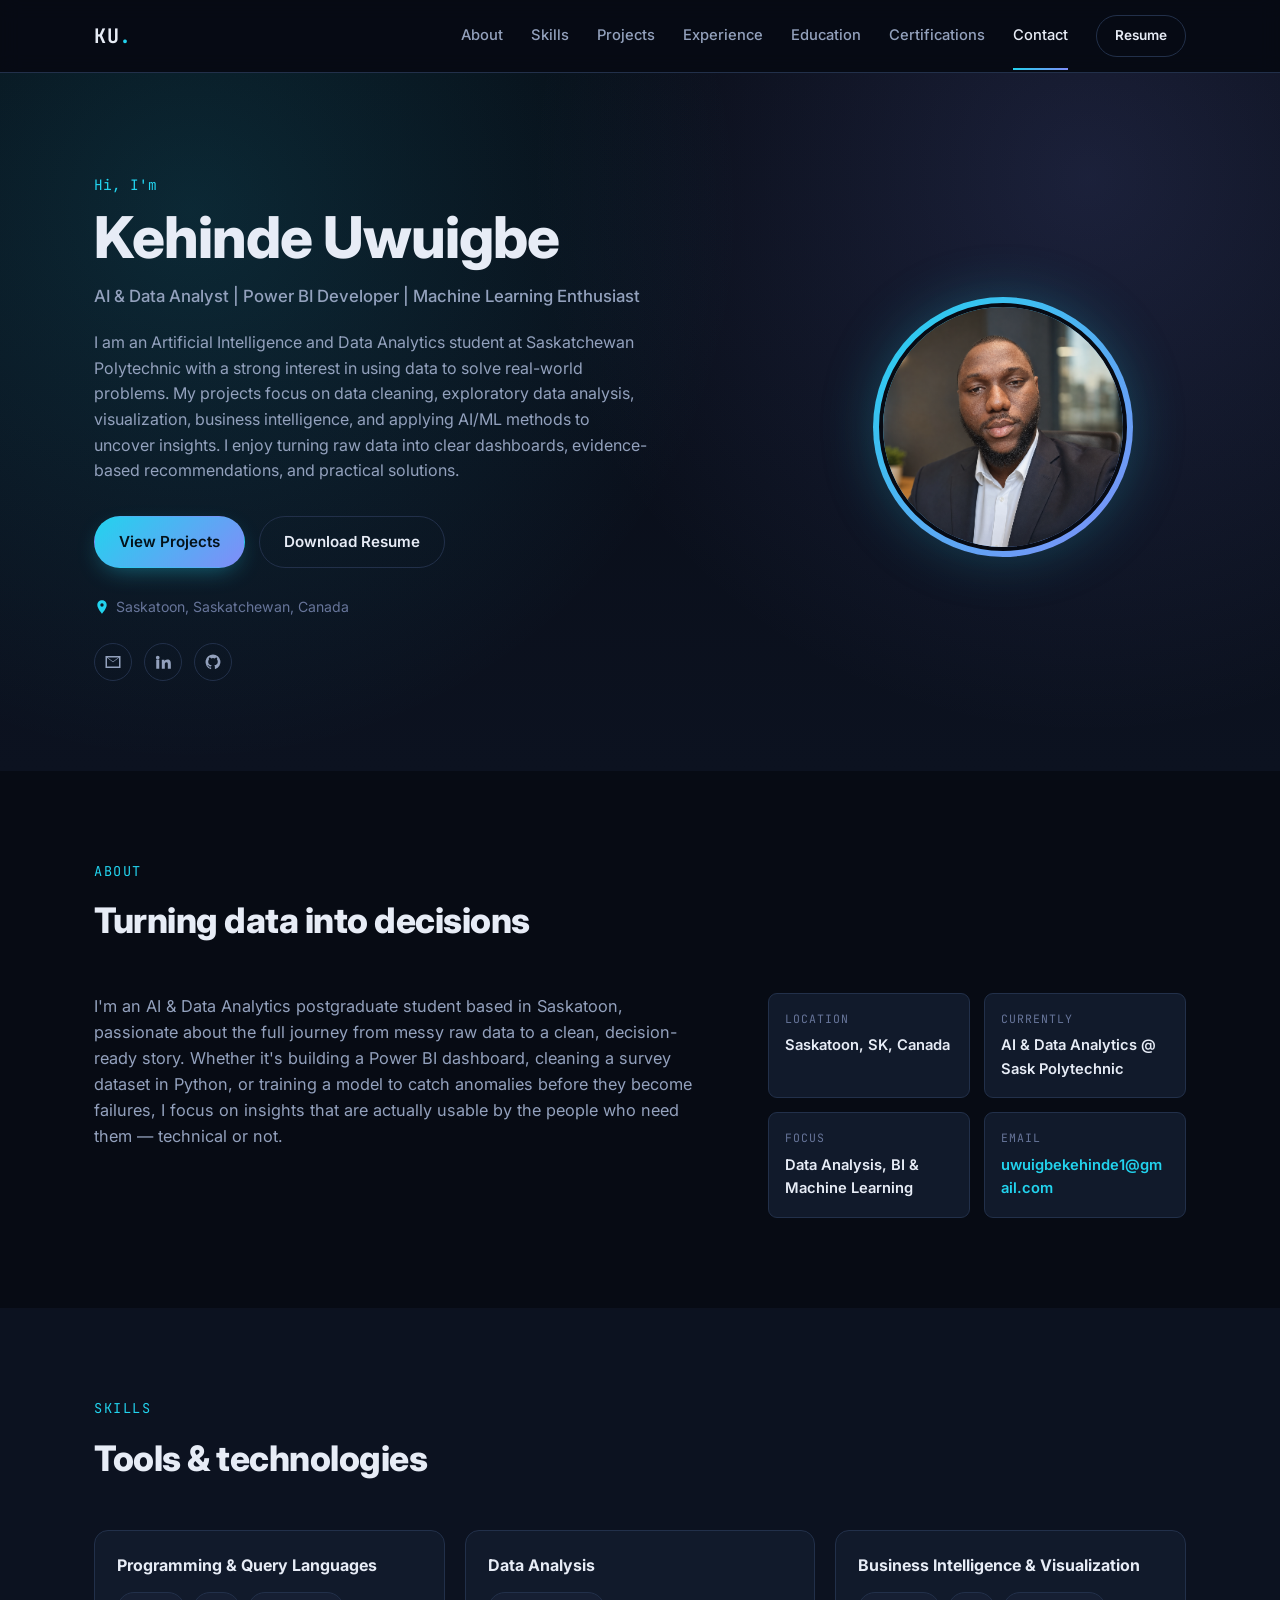
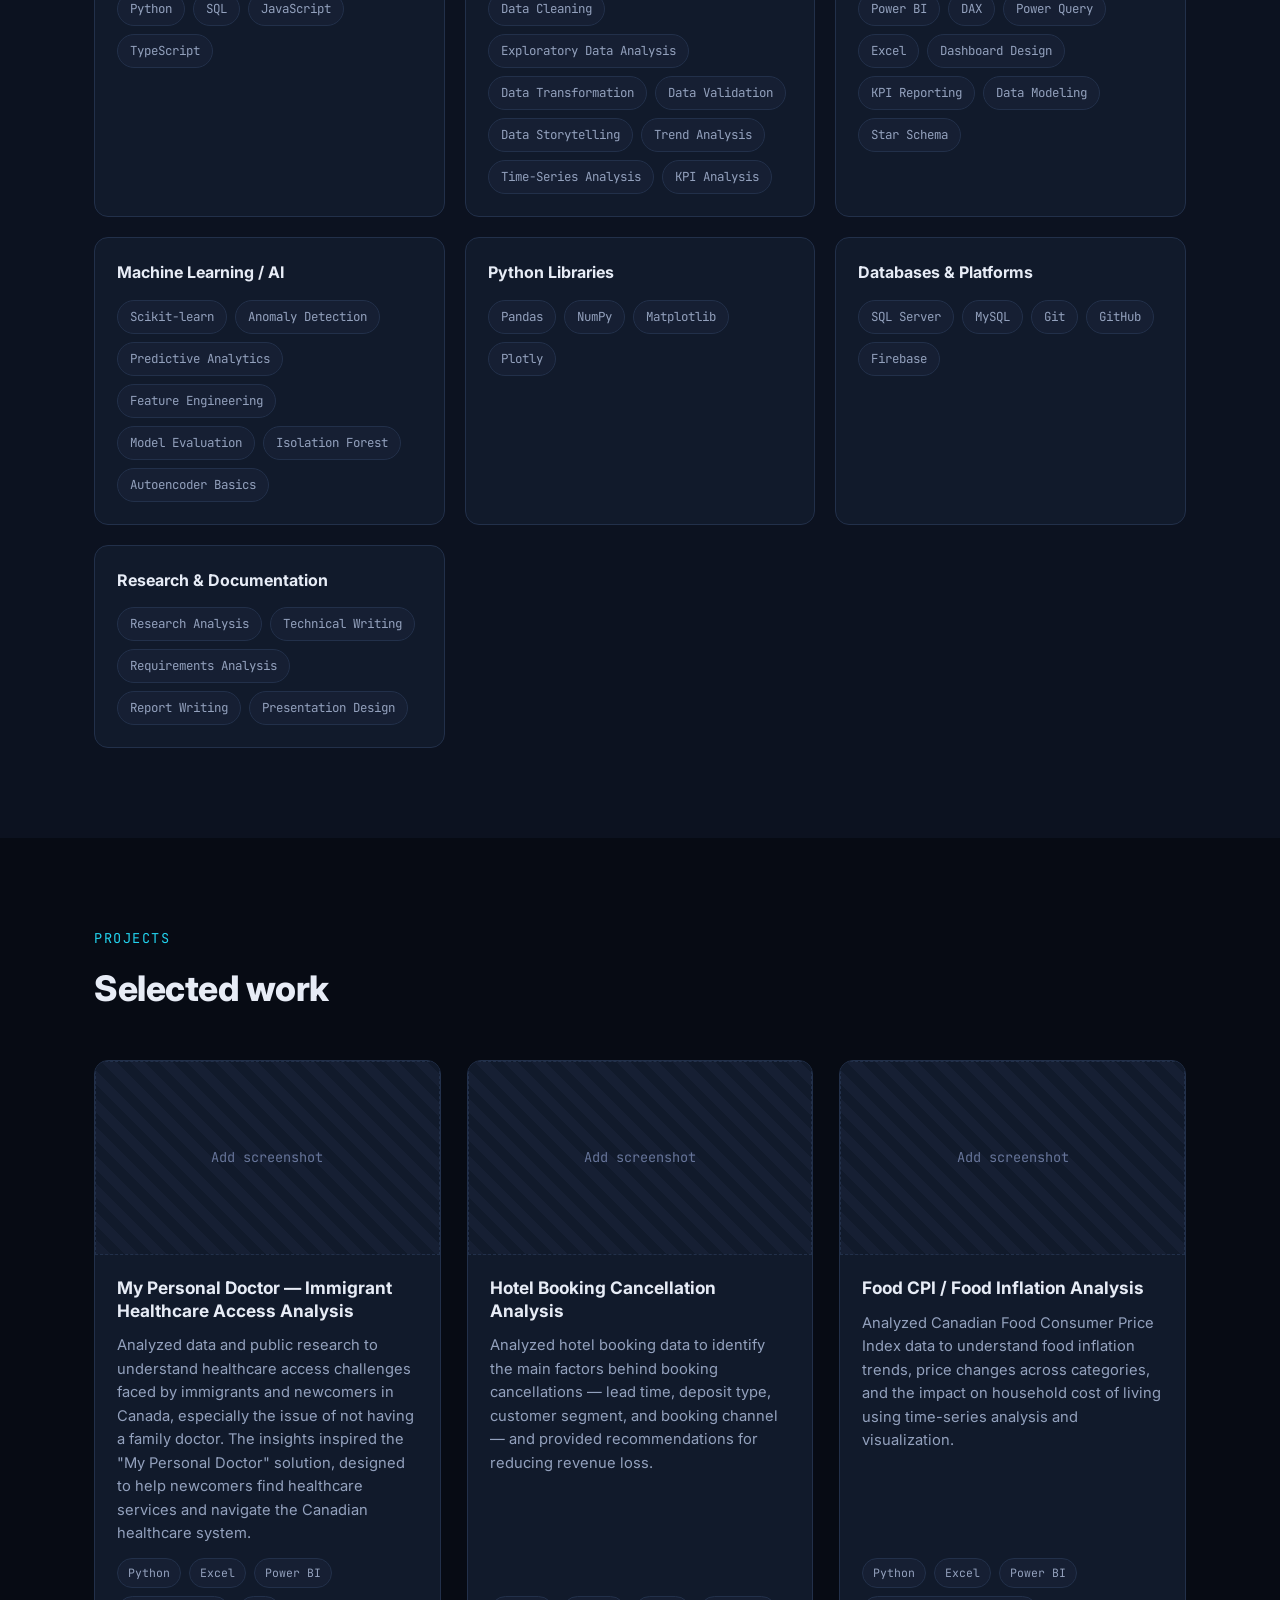
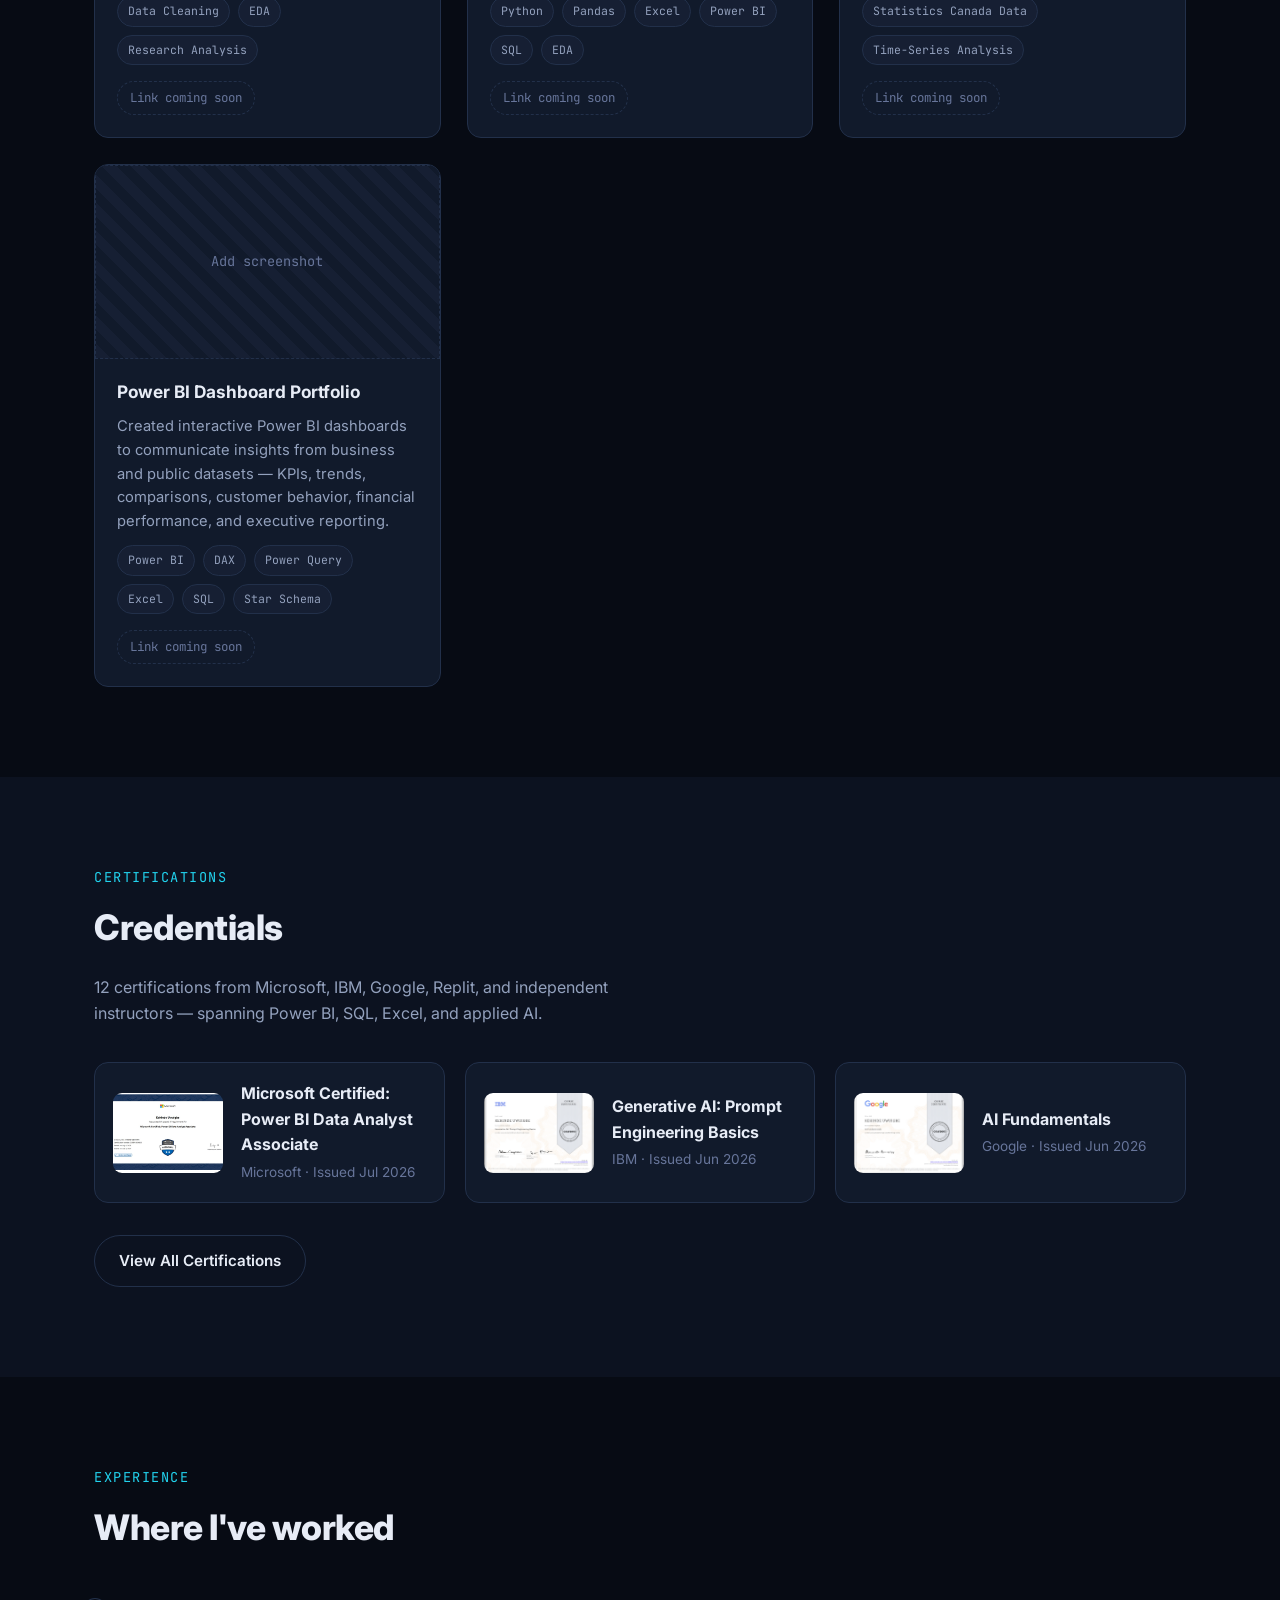
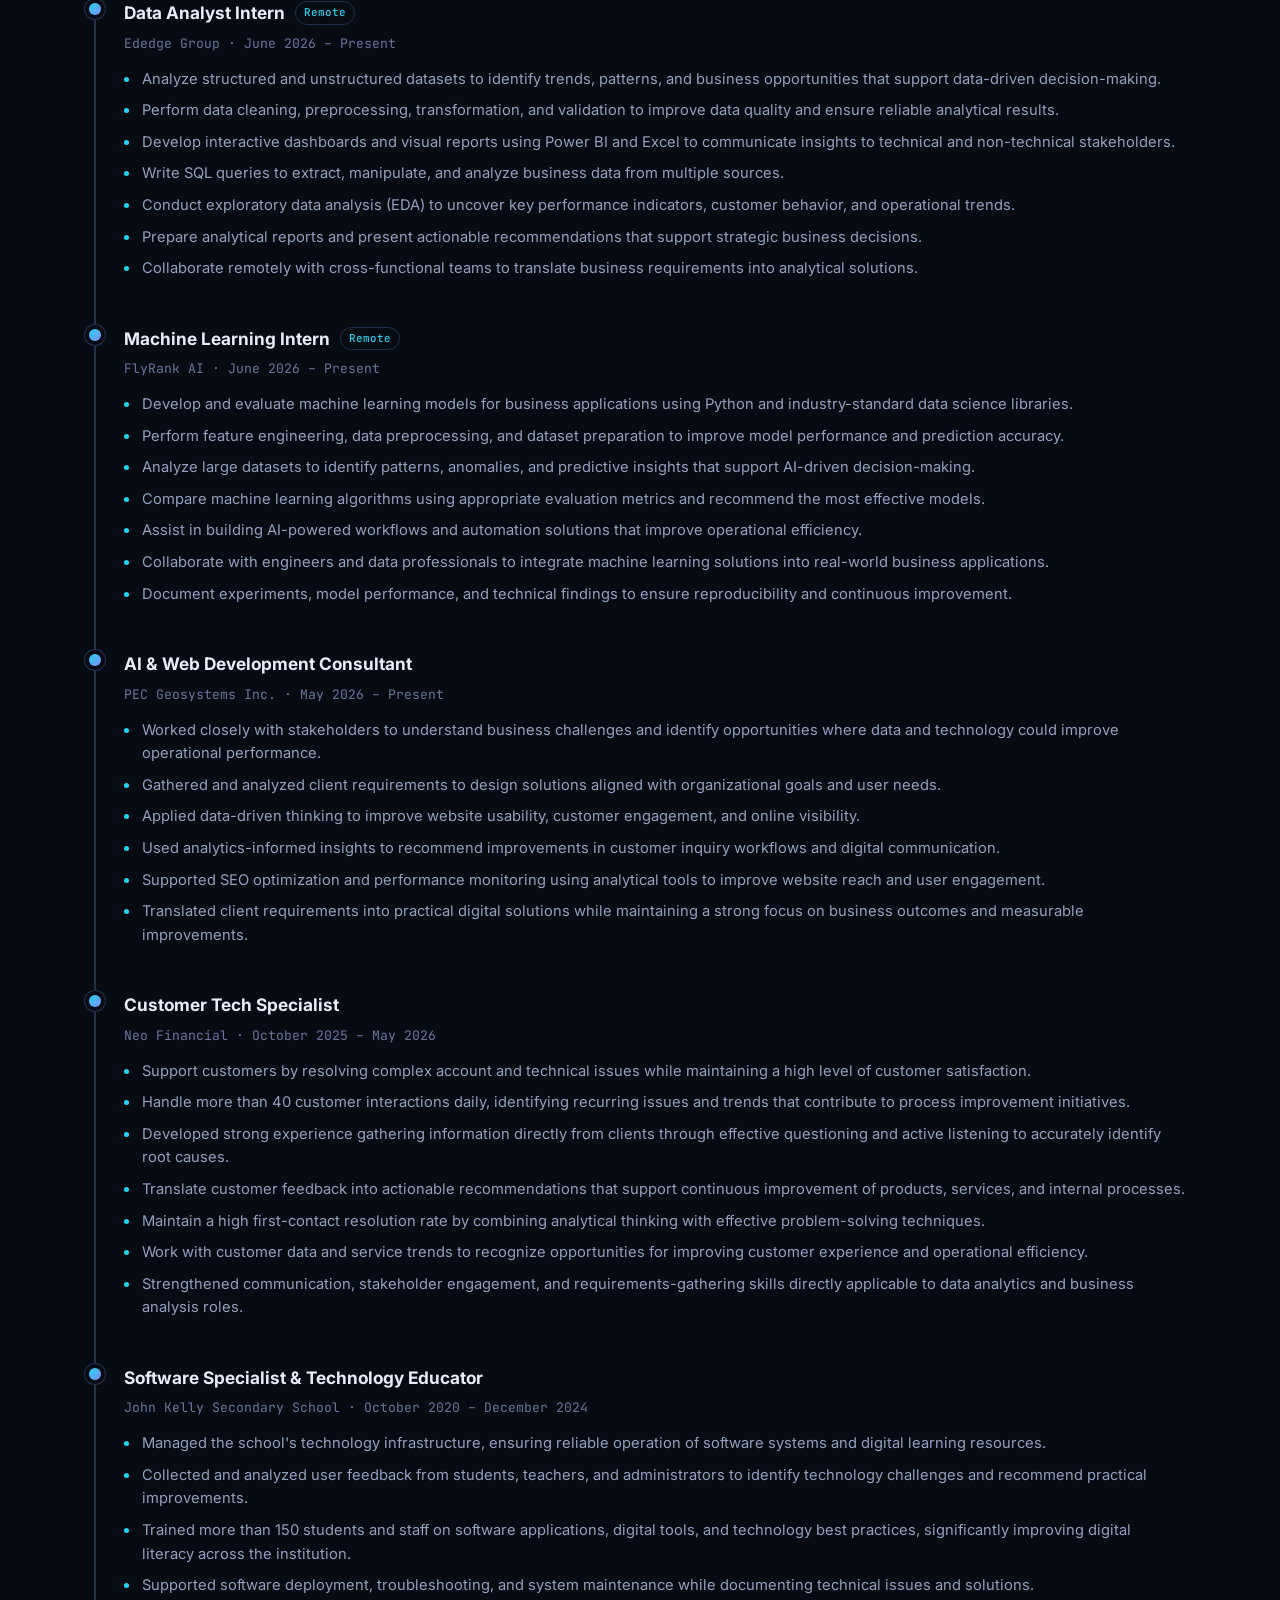
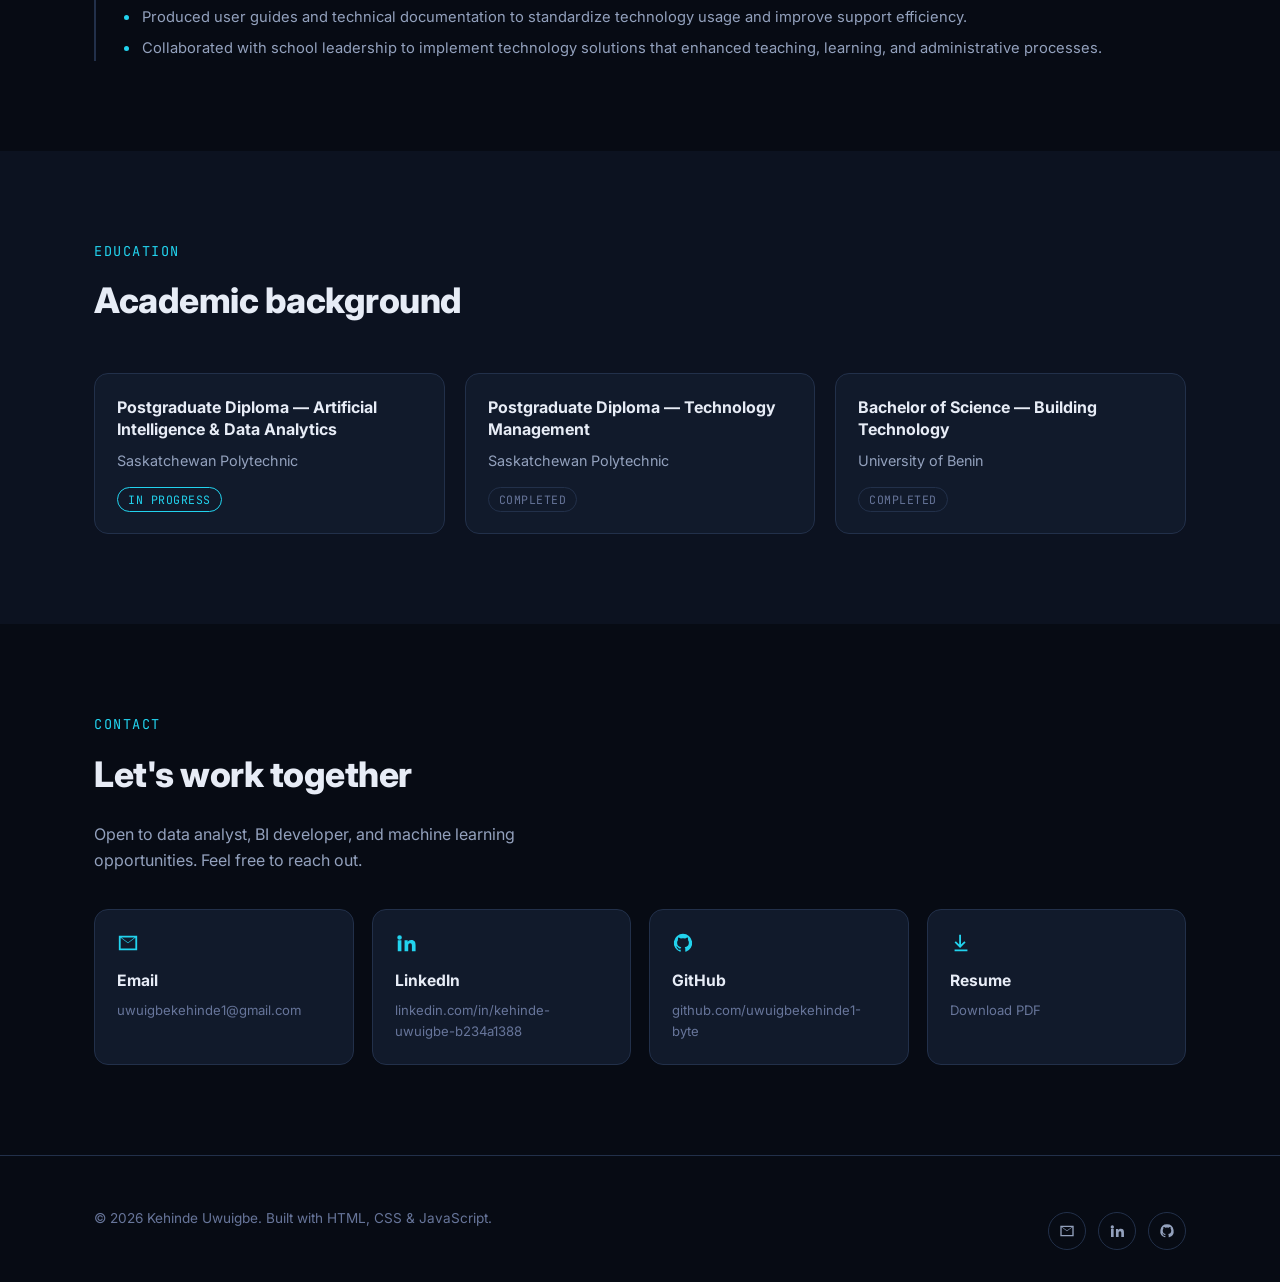
==== index.html @ b4724b1b "Update contact info and remove SMR project Switch email/LinkedIn/GitHub to correct personal accounts" ====
<!DOCTYPE html>
<html lang="en">
<head>
<meta charset="UTF-8">
<meta name="viewport" content="width=device-width, initial-scale=1.0">
<title>Kehinde Uwuigbe — AI &amp; Data Analyst</title>
<meta name="description" content="Portfolio of Kehinde Uwuigbe — AI &amp; Data Analyst, Power BI Developer, Machine Learning Enthusiast.">
<link rel="preconnect" href="https://fonts.googleapis.com">
<link rel="preconnect" href="https://fonts.gstatic.com" crossorigin>
<link href="https://fonts.googleapis.com/css2?family=Inter:wght@400;500;600;700;800&family=JetBrains+Mono:wght@400;500;600&display=swap" rel="stylesheet">
<link rel="stylesheet" href="css/style.css">
</head>
<body>

<header class="site-header" id="top">
  <div class="container header-inner">
    <a href="#top" class="logo">KU<span>.</span></a>

    <nav class="nav" id="nav">
      <a href="#about" class="nav-link">About</a>
      <a href="#skills" class="nav-link">Skills</a>
      <a href="#projects" class="nav-link">Projects</a>
      <a href="#experience" class="nav-link">Experience</a>
      <a href="#education" class="nav-link">Education</a>
      <a href="certifications.html" class="nav-link">Certifications</a>
      <a href="#contact" class="nav-link">Contact</a>
      <a href="assets/resume/Kehinde_Uwuigbe_AI_Data_Analyst_Resume.pdf" class="btn btn-small btn-outline" download>Resume</a>
    </nav>

    <button class="nav-toggle" id="navToggle" aria-label="Toggle navigation" aria-expanded="false">
      <span></span><span></span><span></span>
    </button>
  </div>
</header>

<main>

  <!-- HERO -->
  <section class="hero">
    <div class="hero-bg" aria-hidden="true"></div>
    <div class="container hero-inner">
      <div class="hero-text reveal">
        <p class="eyebrow">Hi, I'm</p>
        <h1>Kehinde Uwuigbe</h1>
        <p class="tagline">AI &amp; Data Analyst&nbsp;|&nbsp;Power BI Developer&nbsp;|&nbsp;Machine Learning Enthusiast</p>
        <p class="hero-bio">I am an Artificial Intelligence and Data Analytics student at Saskatchewan Polytechnic with a strong interest in using data to solve real-world problems. My projects focus on data cleaning, exploratory data analysis, visualization, business intelligence, and applying AI/ML methods to uncover insights. I enjoy turning raw data into clear dashboards, evidence-based recommendations, and practical solutions.</p>

        <div class="hero-actions">
          <a href="#projects" class="btn btn-primary">View Projects</a>
          <a href="assets/resume/Kehinde_Uwuigbe_AI_Data_Analyst_Resume.pdf" class="btn btn-outline" download>Download Resume</a>
        </div>

        <div class="hero-meta">
          <span class="meta-item">
            <svg viewBox="0 0 24 24" width="16" height="16"><path fill="currentColor" d="M12 2C8.13 2 5 5.13 5 9c0 5.25 7 13 7 13s7-7.75 7-13c0-3.87-3.13-7-7-7zm0 9.5A2.5 2.5 0 1 1 12 6.5a2.5 2.5 0 0 1 0 5z"/></svg>
            Saskatoon, Saskatchewan, Canada
          </span>
        </div>

        <div class="social-row">
          <a href="mailto:uwuigbekehinde1@gmail.com" class="social-btn" aria-label="Email" title="Email">
            <svg viewBox="0 0 24 24" width="18" height="18"><path fill="currentColor" d="M2 4h20v16H2V4zm2 2.2V18h16V6.2l-8 6-8-6zm.8-.2 7.2 5.4L19.2 6H4.8z"/></svg>
          </a>
          <a href="https://www.linkedin.com/in/kehinde-uwuigbe-b234a1388/" class="social-btn" target="_blank" rel="noopener" aria-label="LinkedIn" title="LinkedIn">
            <svg viewBox="0 0 24 24" width="18" height="18"><path fill="currentColor" d="M4.98 3.5a2.5 2.5 0 1 1 0 5 2.5 2.5 0 0 1 0-5zM3 9h4v12H3V9zm7 0h3.8v1.7h.1c.53-.95 1.83-1.95 3.77-1.95 4.03 0 4.78 2.5 4.78 5.75V21h-4v-5.6c0-1.34-.02-3.06-1.87-3.06-1.87 0-2.16 1.46-2.16 2.96V21h-4V9z"/></svg>
          </a>
          <a href="https://github.com/uwuigbekehinde1-byte" class="social-btn" target="_blank" rel="noopener" aria-label="GitHub" title="GitHub">
            <svg viewBox="0 0 24 24" width="18" height="18"><path fill="currentColor" d="M12 2a10 10 0 0 0-3.16 19.49c.5.09.68-.22.68-.48v-1.7c-2.78.6-3.37-1.34-3.37-1.34-.46-1.16-1.11-1.47-1.11-1.47-.91-.62.07-.6.07-.6 1 .07 1.53 1.03 1.53 1.03.89 1.52 2.34 1.08 2.91.83.09-.65.35-1.09.63-1.34-2.22-.25-4.56-1.11-4.56-4.94 0-1.09.39-1.98 1.03-2.68-.1-.25-.45-1.27.1-2.65 0 0 .84-.27 2.75 1.02a9.4 9.4 0 0 1 5 0c1.91-1.29 2.75-1.02 2.75-1.02.55 1.38.2 2.4.1 2.65.64.7 1.03 1.59 1.03 2.68 0 3.84-2.34 4.68-4.57 4.93.36.31.68.92.68 1.85v2.74c0 .27.18.58.69.48A10 10 0 0 0 12 2z"/></svg>
          </a>
        </div>
      </div>

      <div class="hero-photo reveal">
        <div class="avatar-ring">
          <div class="avatar">
            <img src="assets/profile.png" alt="Kehinde Uwuigbe" onerror="this.style.display='none'; this.nextElementSibling.style.display='flex';">
            <div class="avatar-fallback">KU</div>
          </div>
        </div>
      </div>
    </div>
  </section>

  <!-- ABOUT -->
  <section id="about" class="section">
    <div class="container">
      <p class="section-eyebrow reveal">About</p>
      <h2 class="section-title reveal">Turning data into decisions</h2>

      <div class="about-grid reveal">
        <p class="about-text">
          I'm an AI &amp; Data Analytics postgraduate student based in Saskatoon, passionate about the full journey from
          messy raw data to a clean, decision-ready story. Whether it's building a Power BI dashboard, cleaning a
          survey dataset in Python, or training a model to catch anomalies before they become failures, I focus on
          insights that are actually usable by the people who need them &mdash; technical or not.
        </p>

        <div class="fact-grid">
          <div class="fact-card">
            <span class="fact-label">Location</span>
            <span class="fact-value">Saskatoon, SK, Canada</span>
          </div>
          <div class="fact-card">
            <span class="fact-label">Currently</span>
            <span class="fact-value">AI &amp; Data Analytics @ Sask Polytechnic</span>
          </div>
          <div class="fact-card">
            <span class="fact-label">Focus</span>
            <span class="fact-value">Data Analysis, BI &amp; Machine Learning</span>
          </div>
          <div class="fact-card">
            <span class="fact-label">Email</span>
            <span class="fact-value"><a href="mailto:uwuigbekehinde1@gmail.com">uwuigbekehinde1@gmail.com</a></span>
          </div>
        </div>
      </div>
    </div>
  </section>

  <!-- SKILLS -->
  <section id="skills" class="section section-alt">
    <div class="container">
      <p class="section-eyebrow reveal">Skills</p>
      <h2 class="section-title reveal">Tools &amp; technologies</h2>

      <div class="skills-grid">

        <div class="skill-card reveal">
          <h3>Programming &amp; Query Languages</h3>
          <div class="chip-row">
            <span class="chip">Python</span><span class="chip">SQL</span><span class="chip">JavaScript</span><span class="chip">TypeScript</span>
          </div>
        </div>

        <div class="skill-card reveal">
          <h3>Data Analysis</h3>
          <div class="chip-row">
            <span class="chip">Data Cleaning</span><span class="chip">Exploratory Data Analysis</span><span class="chip">Data Transformation</span><span class="chip">Data Validation</span><span class="chip">Data Storytelling</span><span class="chip">Trend Analysis</span><span class="chip">Time-Series Analysis</span><span class="chip">KPI Analysis</span>
          </div>
        </div>

        <div class="skill-card reveal">
          <h3>Business Intelligence &amp; Visualization</h3>
          <div class="chip-row">
            <span class="chip">Power BI</span><span class="chip">DAX</span><span class="chip">Power Query</span><span class="chip">Excel</span><span class="chip">Dashboard Design</span><span class="chip">KPI Reporting</span><span class="chip">Data Modeling</span><span class="chip">Star Schema</span>
          </div>
        </div>

        <div class="skill-card reveal">
          <h3>Machine Learning / AI</h3>
          <div class="chip-row">
            <span class="chip">Scikit-learn</span><span class="chip">Anomaly Detection</span><span class="chip">Predictive Analytics</span><span class="chip">Feature Engineering</span><span class="chip">Model Evaluation</span><span class="chip">Isolation Forest</span><span class="chip">Autoencoder Basics</span>
          </div>
        </div>

        <div class="skill-card reveal">
          <h3>Python Libraries</h3>
          <div class="chip-row">
            <span class="chip">Pandas</span><span class="chip">NumPy</span><span class="chip">Matplotlib</span><span class="chip">Plotly</span>
          </div>
        </div>

        <div class="skill-card reveal">
          <h3>Databases &amp; Platforms</h3>
          <div class="chip-row">
            <span class="chip">SQL Server</span><span class="chip">MySQL</span><span class="chip">Git</span><span class="chip">GitHub</span><span class="chip">Firebase</span>
          </div>
        </div>

        <div class="skill-card reveal">
          <h3>Research &amp; Documentation</h3>
          <div class="chip-row">
            <span class="chip">Research Analysis</span><span class="chip">Technical Writing</span><span class="chip">Requirements Analysis</span><span class="chip">Report Writing</span><span class="chip">Presentation Design</span>
          </div>
        </div>

      </div>
    </div>
  </section>

  <!-- PROJECTS -->
  <section id="projects" class="section">
    <div class="container">
      <p class="section-eyebrow reveal">Projects</p>
      <h2 class="section-title reveal">Selected work</h2>

      <div class="projects-grid">

        <article class="project-card reveal">
          <div class="project-thumb">
            <img src="assets/projects/healthcare-dashboard.jpg" alt="My Personal Doctor project dashboard" loading="lazy" onerror="this.style.display='none'; this.nextElementSibling.style.display='flex';">
            <div class="thumb-fallback">Add screenshot</div>
          </div>
          <div class="project-body">
            <h3>My Personal Doctor &mdash; Immigrant Healthcare Access Analysis</h3>
            <p>Analyzed data and public research to understand healthcare access challenges faced by immigrants and newcomers in Canada, especially the issue of not having a family doctor. The insights inspired the "My Personal Doctor" solution, designed to help newcomers find healthcare services and navigate the Canadian healthcare system.</p>
            <div class="chip-row small">
              <span class="chip">Python</span><span class="chip">Excel</span><span class="chip">Power BI</span><span class="chip">Data Cleaning</span><span class="chip">EDA</span><span class="chip">Research Analysis</span>
            </div>
            <div class="project-links">
              <span class="link-pending">Link coming soon</span>
            </div>
          </div>
        </article>

        <article class="project-card reveal">
          <div class="project-thumb">
            <img src="assets/projects/hotel-cancellation.jpg" alt="Hotel booking cancellation dashboard" loading="lazy" onerror="this.style.display='none'; this.nextElementSibling.style.display='flex';">
            <div class="thumb-fallback">Add screenshot</div>
          </div>
          <div class="project-body">
            <h3>Hotel Booking Cancellation Analysis</h3>
            <p>Analyzed hotel booking data to identify the main factors behind booking cancellations &mdash; lead time, deposit type, customer segment, and booking channel &mdash; and provided recommendations for reducing revenue loss.</p>
            <div class="chip-row small">
              <span class="chip">Python</span><span class="chip">Pandas</span><span class="chip">Excel</span><span class="chip">Power BI</span><span class="chip">SQL</span><span class="chip">EDA</span>
            </div>
            <div class="project-links">
              <span class="link-pending">Link coming soon</span>
            </div>
          </div>
        </article>

        <article class="project-card reveal">
          <div class="project-thumb">
            <img src="assets/projects/food-cpi.jpg" alt="Food CPI inflation analysis dashboard" loading="lazy" onerror="this.style.display='none'; this.nextElementSibling.style.display='flex';">
            <div class="thumb-fallback">Add screenshot</div>
          </div>
          <div class="project-body">
            <h3>Food CPI / Food Inflation Analysis</h3>
            <p>Analyzed Canadian Food Consumer Price Index data to understand food inflation trends, price changes across categories, and the impact on household cost of living using time-series analysis and visualization.</p>
            <div class="chip-row small">
              <span class="chip">Python</span><span class="chip">Excel</span><span class="chip">Power BI</span><span class="chip">Statistics Canada Data</span><span class="chip">Time-Series Analysis</span>
            </div>
            <div class="project-links">
              <span class="link-pending">Link coming soon</span>
            </div>
          </div>
        </article>

        <article class="project-card reveal">
          <div class="project-thumb">
            <img src="assets/projects/powerbi-portfolio.jpg" alt="Power BI dashboard portfolio" loading="lazy" onerror="this.style.display='none'; this.nextElementSibling.style.display='flex';">
            <div class="thumb-fallback">Add screenshot</div>
          </div>
          <div class="project-body">
            <h3>Power BI Dashboard Portfolio</h3>
            <p>Created interactive Power BI dashboards to communicate insights from business and public datasets &mdash; KPIs, trends, comparisons, customer behavior, financial performance, and executive reporting.</p>
            <div class="chip-row small">
              <span class="chip">Power BI</span><span class="chip">DAX</span><span class="chip">Power Query</span><span class="chip">Excel</span><span class="chip">SQL</span><span class="chip">Star Schema</span>
            </div>
            <div class="project-links">
              <span class="link-pending">Link coming soon</span>
            </div>
          </div>
        </article>

      </div>
    </div>
  </section>

  <!-- CERTIFICATIONS -->
  <section class="section section-alt">
    <div class="container">
      <p class="section-eyebrow reveal">Certifications</p>
      <h2 class="section-title reveal">Credentials</h2>
      <p class="contact-intro reveal" style="margin-top:-24px;">12 certifications from Microsoft, IBM, Google, Replit, and independent instructors &mdash; spanning Power BI, SQL, Excel, and applied AI.</p>

      <div class="cert-row reveal">
        <div class="cert-card">
          <div class="cert-thumb">
            <img src="assets/certifications/pl-300-power-bi-associate.jpg" alt="Microsoft Certified: Power BI Data Analyst Associate badge" loading="lazy" onerror="this.style.display='none'; this.nextElementSibling.style.display='flex';">
            <div class="thumb-fallback small">Add badge</div>
          </div>
          <div>
            <h3>Microsoft Certified: Power BI Data Analyst Associate</h3>
            <p class="cert-issuer">Microsoft &middot; Issued Jul 2026</p>
          </div>
        </div>

        <div class="cert-card">
          <div class="cert-thumb">
            <img src="assets/certifications/ibm-genai-prompt-engineering.png" alt="IBM Generative AI Prompt Engineering Basics badge" loading="lazy" onerror="this.style.display='none'; this.nextElementSibling.style.display='flex';">
            <div class="thumb-fallback small">Add badge</div>
          </div>
          <div>
            <h3>Generative AI: Prompt Engineering Basics</h3>
            <p class="cert-issuer">IBM &middot; Issued Jun 2026</p>
          </div>
        </div>

        <div class="cert-card">
          <div class="cert-thumb">
            <img src="assets/certifications/google-ai-fundamentals.png" alt="Google AI Fundamentals badge" loading="lazy" onerror="this.style.display='none'; this.nextElementSibling.style.display='flex';">
            <div class="thumb-fallback small">Add badge</div>
          </div>
          <div>
            <h3>AI Fundamentals</h3>
            <p class="cert-issuer">Google &middot; Issued Jun 2026</p>
          </div>
        </div>
      </div>

      <div class="reveal" style="margin-top:32px;">
        <a href="certifications.html" class="btn btn-outline">View All Certifications</a>
      </div>
    </div>
  </section>

  <!-- EXPERIENCE -->
  <section id="experience" class="section">
    <div class="container">
      <p class="section-eyebrow reveal">Experience</p>
      <h2 class="section-title reveal">Where I've worked</h2>

      <div class="timeline">

        <div class="timeline-item reveal">
          <div class="timeline-dot"></div>
          <div class="timeline-content">
            <h3>Data Analyst Intern <span class="remote-tag">Remote</span></h3>
            <p class="timeline-meta">Ededge Group &middot; June 2026 &ndash; Present</p>
            <ul>
              <li>Analyze structured and unstructured datasets to identify trends, patterns, and business opportunities that support data-driven decision-making.</li>
              <li>Perform data cleaning, preprocessing, transformation, and validation to improve data quality and ensure reliable analytical results.</li>
              <li>Develop interactive dashboards and visual reports using Power BI and Excel to communicate insights to technical and non-technical stakeholders.</li>
              <li>Write SQL queries to extract, manipulate, and analyze business data from multiple sources.</li>
              <li>Conduct exploratory data analysis (EDA) to uncover key performance indicators, customer behavior, and operational trends.</li>
              <li>Prepare analytical reports and present actionable recommendations that support strategic business decisions.</li>
              <li>Collaborate remotely with cross-functional teams to translate business requirements into analytical solutions.</li>
            </ul>
          </div>
        </div>

        <div class="timeline-item reveal">
          <div class="timeline-dot"></div>
          <div class="timeline-content">
            <h3>Machine Learning Intern <span class="remote-tag">Remote</span></h3>
            <p class="timeline-meta">FlyRank AI &middot; June 2026 &ndash; Present</p>
            <ul>
              <li>Develop and evaluate machine learning models for business applications using Python and industry-standard data science libraries.</li>
              <li>Perform feature engineering, data preprocessing, and dataset preparation to improve model performance and prediction accuracy.</li>
              <li>Analyze large datasets to identify patterns, anomalies, and predictive insights that support AI-driven decision-making.</li>
              <li>Compare machine learning algorithms using appropriate evaluation metrics and recommend the most effective models.</li>
              <li>Assist in building AI-powered workflows and automation solutions that improve operational efficiency.</li>
              <li>Collaborate with engineers and data professionals to integrate machine learning solutions into real-world business applications.</li>
              <li>Document experiments, model performance, and technical findings to ensure reproducibility and continuous improvement.</li>
            </ul>
          </div>
        </div>

        <div class="timeline-item reveal">
          <div class="timeline-dot"></div>
          <div class="timeline-content">
            <h3>AI &amp; Web Development Consultant</h3>
            <p class="timeline-meta">PEC Geosystems Inc. &middot; May 2026 &ndash; Present</p>
            <ul>
              <li>Worked closely with stakeholders to understand business challenges and identify opportunities where data and technology could improve operational performance.</li>
              <li>Gathered and analyzed client requirements to design solutions aligned with organizational goals and user needs.</li>
              <li>Applied data-driven thinking to improve website usability, customer engagement, and online visibility.</li>
              <li>Used analytics-informed insights to recommend improvements in customer inquiry workflows and digital communication.</li>
              <li>Supported SEO optimization and performance monitoring using analytical tools to improve website reach and user engagement.</li>
              <li>Translated client requirements into practical digital solutions while maintaining a strong focus on business outcomes and measurable improvements.</li>
            </ul>
          </div>
        </div>

        <div class="timeline-item reveal">
          <div class="timeline-dot"></div>
          <div class="timeline-content">
            <h3>Customer Tech Specialist</h3>
            <p class="timeline-meta">Neo Financial &middot; October 2025 &ndash; May 2026</p>
            <ul>
              <li>Support customers by resolving complex account and technical issues while maintaining a high level of customer satisfaction.</li>
              <li>Handle more than 40 customer interactions daily, identifying recurring issues and trends that contribute to process improvement initiatives.</li>
              <li>Developed strong experience gathering information directly from clients through effective questioning and active listening to accurately identify root causes.</li>
              <li>Translate customer feedback into actionable recommendations that support continuous improvement of products, services, and internal processes.</li>
              <li>Maintain a high first-contact resolution rate by combining analytical thinking with effective problem-solving techniques.</li>
              <li>Work with customer data and service trends to recognize opportunities for improving customer experience and operational efficiency.</li>
              <li>Strengthened communication, stakeholder engagement, and requirements-gathering skills directly applicable to data analytics and business analysis roles.</li>
            </ul>
          </div>
        </div>

        <div class="timeline-item reveal">
          <div class="timeline-dot"></div>
          <div class="timeline-content">
            <h3>Software Specialist &amp; Technology Educator</h3>
            <p class="timeline-meta">John Kelly Secondary School &middot; October 2020 &ndash; December 2024</p>
            <ul>
              <li>Managed the school's technology infrastructure, ensuring reliable operation of software systems and digital learning resources.</li>
              <li>Collected and analyzed user feedback from students, teachers, and administrators to identify technology challenges and recommend practical improvements.</li>
              <li>Trained more than 150 students and staff on software applications, digital tools, and technology best practices, significantly improving digital literacy across the institution.</li>
              <li>Supported software deployment, troubleshooting, and system maintenance while documenting technical issues and solutions.</li>
              <li>Produced user guides and technical documentation to standardize technology usage and improve support efficiency.</li>
              <li>Collaborated with school leadership to implement technology solutions that enhanced teaching, learning, and administrative processes.</li>
            </ul>
          </div>
        </div>

      </div>
    </div>
  </section>

  <!-- EDUCATION -->
  <section id="education" class="section section-alt">
    <div class="container">
      <p class="section-eyebrow reveal">Education</p>
      <h2 class="section-title reveal">Academic background</h2>

      <div class="education-grid">
        <div class="edu-card reveal">
          <h3>Postgraduate Diploma &mdash; Artificial Intelligence &amp; Data Analytics</h3>
          <p class="edu-school">Saskatchewan Polytechnic</p>
          <span class="edu-status current">In Progress</span>
        </div>
        <div class="edu-card reveal">
          <h3>Postgraduate Diploma &mdash; Technology Management</h3>
          <p class="edu-school">Saskatchewan Polytechnic</p>
          <span class="edu-status">Completed</span>
        </div>
        <div class="edu-card reveal">
          <h3>Bachelor of Science &mdash; Building Technology</h3>
          <p class="edu-school">University of Benin</p>
          <span class="edu-status">Completed</span>
        </div>
      </div>
    </div>
  </section>

  <!-- CONTACT -->
  <section id="contact" class="section contact-section">
    <div class="container">
      <p class="section-eyebrow reveal">Contact</p>
      <h2 class="section-title reveal">Let's work together</h2>
      <p class="contact-intro reveal">Open to data analyst, BI developer, and machine learning opportunities. Feel free to reach out.</p>

      <div class="contact-grid reveal">
        <a href="mailto:uwuigbekehinde1@gmail.com" class="contact-card">
          <svg viewBox="0 0 24 24" width="22" height="22"><path fill="currentColor" d="M2 4h20v16H2V4zm2 2.2V18h16V6.2l-8 6-8-6zm.8-.2 7.2 5.4L19.2 6H4.8z"/></svg>
          <span>Email</span>
          <small>uwuigbekehinde1@gmail.com</small>
        </a>
        <a href="https://www.linkedin.com/in/kehinde-uwuigbe-b234a1388/" target="_blank" rel="noopener" class="contact-card">
          <svg viewBox="0 0 24 24" width="22" height="22"><path fill="currentColor" d="M4.98 3.5a2.5 2.5 0 1 1 0 5 2.5 2.5 0 0 1 0-5zM3 9h4v12H3V9zm7 0h3.8v1.7h.1c.53-.95 1.83-1.95 3.77-1.95 4.03 0 4.78 2.5 4.78 5.75V21h-4v-5.6c0-1.34-.02-3.06-1.87-3.06-1.87 0-2.16 1.46-2.16 2.96V21h-4V9z"/></svg>
          <span>LinkedIn</span>
          <small>linkedin.com/in/kehinde-uwuigbe-b234a1388</small>
        </a>
        <a href="https://github.com/uwuigbekehinde1-byte" target="_blank" rel="noopener" class="contact-card">
          <svg viewBox="0 0 24 24" width="22" height="22"><path fill="currentColor" d="M12 2a10 10 0 0 0-3.16 19.49c.5.09.68-.22.68-.48v-1.7c-2.78.6-3.37-1.34-3.37-1.34-.46-1.16-1.11-1.47-1.11-1.47-.91-.62.07-.6.07-.6 1 .07 1.53 1.03 1.53 1.03.89 1.52 2.34 1.08 2.91.83.09-.65.35-1.09.63-1.34-2.22-.25-4.56-1.11-4.56-4.94 0-1.09.39-1.98 1.03-2.68-.1-.25-.45-1.27.1-2.65 0 0 .84-.27 2.75 1.02a9.4 9.4 0 0 1 5 0c1.91-1.29 2.75-1.02 2.75-1.02.55 1.38.2 2.4.1 2.65.64.7 1.03 1.59 1.03 2.68 0 3.84-2.34 4.68-4.57 4.93.36.31.68.92.68 1.85v2.74c0 .27.18.58.69.48A10 10 0 0 0 12 2z"/></svg>
          <span>GitHub</span>
          <small>github.com/uwuigbekehinde1-byte</small>
        </a>
        <a href="assets/resume/Kehinde_Uwuigbe_AI_Data_Analyst_Resume.pdf" class="contact-card" download>
          <svg viewBox="0 0 24 24" width="22" height="22"><path fill="currentColor" d="M12 3v10.6l3.6-3.6 1.4 1.4-6 6-6-6 1.4-1.4 3.6 3.6V3h2zM5 19h14v2H5z"/></svg>
          <span>Resume</span>
          <small>Download PDF</small>
        </a>
      </div>
    </div>
  </section>

</main>

<footer class="site-footer">
  <div class="container footer-inner">
    <p>&copy; <span id="year"></span> Kehinde Uwuigbe. Built with HTML, CSS &amp; JavaScript.</p>
    <div class="social-row">
      <a href="mailto:uwuigbekehinde1@gmail.com" class="social-btn" aria-label="Email"><svg viewBox="0 0 24 24" width="16" height="16"><path fill="currentColor" d="M2 4h20v16H2V4zm2 2.2V18h16V6.2l-8 6-8-6zm.8-.2 7.2 5.4L19.2 6H4.8z"/></svg></a>
      <a href="https://www.linkedin.com/in/kehinde-uwuigbe-b234a1388/" target="_blank" rel="noopener" class="social-btn" aria-label="LinkedIn"><svg viewBox="0 0 24 24" width="16" height="16"><path fill="currentColor" d="M4.98 3.5a2.5 2.5 0 1 1 0 5 2.5 2.5 0 0 1 0-5zM3 9h4v12H3V9zm7 0h3.8v1.7h.1c.53-.95 1.83-1.95 3.77-1.95 4.03 0 4.78 2.5 4.78 5.75V21h-4v-5.6c0-1.34-.02-3.06-1.87-3.06-1.87 0-2.16 1.46-2.16 2.96V21h-4V9z"/></svg></a>
      <a href="https://github.com/uwuigbekehinde1-byte" target="_blank" rel="noopener" class="social-btn" aria-label="GitHub"><svg viewBox="0 0 24 24" width="16" height="16"><path fill="currentColor" d="M12 2a10 10 0 0 0-3.16 19.49c.5.09.68-.22.68-.48v-1.7c-2.78.6-3.37-1.34-3.37-1.34-.46-1.16-1.11-1.47-1.11-1.47-.91-.62.07-.6.07-.6 1 .07 1.53 1.03 1.53 1.03.89 1.52 2.34 1.08 2.91.83.09-.65.35-1.09.63-1.34-2.22-.25-4.56-1.11-4.56-4.94 0-1.09.39-1.98 1.03-2.68-.1-.25-.45-1.27.1-2.65 0 0 .84-.27 2.75 1.02a9.4 9.4 0 0 1 5 0c1.91-1.29 2.75-1.02 2.75-1.02.55 1.38.2 2.4.1 2.65.64.7 1.03 1.59 1.03 2.68 0 3.84-2.34 4.68-4.57 4.93.36.31.68.92.68 1.85v2.74c0 .27.18.58.69.48A10 10 0 0 0 12 2z"/></svg></a>
    </div>
  </div>
</footer>

<script src="js/script.js"></script>
</body>
</html>
---- css/style.css ----
:root{
  --bg:#070b14;
  --bg-alt:#0c1220;
  --surface:#111a2b;
  --surface-2:#161f33;
  --border:#22304a;
  --text:#e7ecf6;
  --text-dim:#93a1bd;
  --text-dimmer:#67759a;
  --accent:#22d3ee;
  --accent-2:#818cf8;
  --accent-grad:linear-gradient(135deg,#22d3ee,#818cf8);
  --radius:14px;
  --radius-sm:9px;
  --shadow:0 10px 30px -12px rgba(0,0,0,.55);
  --maxw:1140px;
  --font-body:'Inter',system-ui,-apple-system,Segoe UI,Roboto,sans-serif;
  --font-mono:'JetBrains Mono',ui-monospace,SFMono-Regular,Menlo,monospace;
}

*,*::before,*::after{box-sizing:border-box;margin:0;padding:0;}

html{scroll-behavior:smooth;}

body{
  background:var(--bg);
  color:var(--text);
  font-family:var(--font-body);
  line-height:1.6;
  -webkit-font-smoothing:antialiased;
  overflow-x:hidden;
}

.container{
  max-width:var(--maxw);
  margin:0 auto;
  padding:0 24px;
}

a{color:inherit;text-decoration:none;}
ul{list-style:none;}
img{max-width:100%;display:block;}

/* ---------- Buttons ---------- */
.btn{
  display:inline-flex;
  align-items:center;
  gap:8px;
  padding:13px 24px;
  border-radius:999px;
  font-weight:600;
  font-size:.95rem;
  border:1px solid transparent;
  cursor:pointer;
  transition:transform .15s ease, box-shadow .15s ease, background .15s ease, border-color .15s ease;
  white-space:nowrap;
}
.btn:hover{transform:translateY(-2px);}
.btn-primary{
  background:var(--accent-grad);
  color:#04121a;
  box-shadow:0 8px 24px -8px rgba(34,211,238,.45);
}
.btn-primary:hover{box-shadow:0 12px 28px -8px rgba(34,211,238,.6);}
.btn-outline{
  background:transparent;
  border-color:var(--border);
  color:var(--text);
}
.btn-outline:hover{border-color:var(--accent);color:var(--accent);}
.btn-small{padding:9px 18px;font-size:.85rem;}

/* ---------- Header ---------- */
.site-header{
  position:sticky;
  top:0;
  z-index:100;
  background:rgba(7,11,20,.75);
  backdrop-filter:blur(10px);
  border-bottom:1px solid var(--border);
}
.header-inner{
  display:flex;
  align-items:center;
  justify-content:space-between;
  height:72px;
}
.logo{
  font-family:var(--font-mono);
  font-weight:700;
  font-size:1.25rem;
  letter-spacing:.5px;
}
.logo span{color:var(--accent);}
.nav{
  display:flex;
  align-items:center;
  gap:28px;
}
.nav-link{
  font-size:.92rem;
  font-weight:500;
  color:var(--text-dim);
  transition:color .15s ease;
  position:relative;
}
.nav-link:hover, .nav-link.active{color:var(--text);}
.nav-link.active::after{
  content:'';
  position:absolute;
  left:0;right:0;
  bottom:-22px;
  height:2px;
  background:var(--accent-grad);
}
.nav-toggle{
  display:none;
  flex-direction:column;
  gap:5px;
  background:none;
  border:none;
  cursor:pointer;
  padding:6px;
}
.nav-toggle span{
  width:22px;height:2px;background:var(--text);border-radius:2px;transition:.2s;
}

/* ---------- Hero ---------- */
.hero{
  position:relative;
  padding:100px 0 90px;
  overflow:hidden;
}
.hero-bg{
  position:absolute;
  inset:0;
  z-index:-1;
  background:
    radial-gradient(circle at 15% 20%, rgba(34,211,238,.14), transparent 45%),
    radial-gradient(circle at 85% 15%, rgba(129,140,248,.16), transparent 45%),
    linear-gradient(180deg, var(--bg) 0%, var(--bg-alt) 100%);
}
.hero-inner{
  display:grid;
  grid-template-columns:1.3fr .7fr;
  align-items:center;
  gap:48px;
}
.eyebrow{
  font-family:var(--font-mono);
  color:var(--accent);
  font-size:.9rem;
  margin-bottom:10px;
}
.hero-text h1{
  font-size:clamp(2.4rem,5vw,3.6rem);
  font-weight:800;
  line-height:1.1;
  letter-spacing:-1px;
}
.tagline{
  margin-top:14px;
  font-size:1.05rem;
  color:var(--text-dim);
  font-weight:500;
}
.hero-bio{
  margin-top:20px;
  max-width:56ch;
  color:var(--text-dim);
  font-size:1rem;
}
.hero-actions{
  display:flex;
  gap:14px;
  margin-top:32px;
  flex-wrap:wrap;
}
.hero-meta{
  margin-top:28px;
  display:flex;
  gap:20px;
  flex-wrap:wrap;
}
.meta-item{
  display:inline-flex;
  align-items:center;
  gap:6px;
  color:var(--text-dimmer);
  font-size:.88rem;
}
.meta-item svg{color:var(--accent);flex-shrink:0;}

.social-row{
  display:flex;
  gap:12px;
  margin-top:24px;
}
.social-btn{
  width:38px;height:38px;
  display:flex;align-items:center;justify-content:center;
  border:1px solid var(--border);
  border-radius:50%;
  color:var(--text-dim);
  transition:.15s;
}
.social-btn:hover{
  color:var(--accent);
  border-color:var(--accent);
  transform:translateY(-2px);
}

.hero-photo{display:flex;justify-content:center;}
.avatar-ring{
  width:260px;height:260px;
  border-radius:50%;
  padding:6px;
  background:var(--accent-grad);
  box-shadow:0 0 60px -10px rgba(34,211,238,.35);
}
.avatar{
  width:100%;height:100%;
  border-radius:50%;
  overflow:hidden;
  background:var(--surface);
  border:4px solid var(--bg);
  position:relative;
}
.avatar img{width:100%;height:100%;object-fit:cover;}
.avatar-fallback{
  display:none;
  width:100%;height:100%;
  align-items:center;justify-content:center;
  font-family:var(--font-mono);
  font-size:3.5rem;
  font-weight:700;
  color:var(--accent);
  background:var(--surface-2);
}

/* ---------- Section shared ---------- */
.section{padding:90px 0;}
.section-alt{background:var(--bg-alt);}
.section-eyebrow{
  font-family:var(--font-mono);
  color:var(--accent);
  font-size:.85rem;
  text-transform:uppercase;
  letter-spacing:1.5px;
  margin-bottom:10px;
}
.section-title{
  font-size:clamp(1.6rem,3vw,2.2rem);
  font-weight:800;
  margin-bottom:44px;
  letter-spacing:-.5px;
}

/* ---------- About ---------- */
.about-grid{
  display:grid;
  grid-template-columns:1.2fr .8fr;
  gap:48px;
  align-items:start;
}
.about-text{color:var(--text-dim);font-size:1.02rem;max-width:60ch;}
.fact-grid{
  display:grid;
  grid-template-columns:1fr 1fr;
  gap:14px;
}
.fact-card{
  background:var(--surface);
  border:1px solid var(--border);
  border-radius:var(--radius-sm);
  padding:16px;
  display:flex;
  flex-direction:column;
  gap:6px;
}
.fact-label{
  font-family:var(--font-mono);
  font-size:.72rem;
  text-transform:uppercase;
  letter-spacing:1px;
  color:var(--text-dimmer);
}
.fact-value{font-size:.92rem;font-weight:600;}
.fact-value a{color:var(--accent);word-break:break-all;}

/* ---------- Skills ---------- */
.skills-grid{
  display:grid;
  grid-template-columns:repeat(auto-fit,minmax(300px,1fr));
  gap:20px;
}
.skill-card{
  background:var(--surface);
  border:1px solid var(--border);
  border-radius:var(--radius);
  padding:22px;
  transition:border-color .15s ease, transform .15s ease;
}
.skill-card:hover{border-color:var(--accent);transform:translateY(-3px);}
.skill-card h3{
  font-size:1rem;
  margin-bottom:14px;
  color:var(--text);
}
.chip-row{display:flex;flex-wrap:wrap;gap:8px;}
.chip{
  font-family:var(--font-mono);
  font-size:.78rem;
  background:var(--surface-2);
  border:1px solid var(--border);
  color:var(--text-dim);
  padding:6px 12px;
  border-radius:999px;
}
.chip-row.small .chip{font-size:.72rem;padding:5px 10px;}

/* ---------- Projects ---------- */
.projects-grid{
  display:grid;
  grid-template-columns:repeat(auto-fit,minmax(340px,1fr));
  gap:26px;
}
.project-card{
  background:var(--surface);
  border:1px solid var(--border);
  border-radius:var(--radius);
  overflow:hidden;
  display:flex;
  flex-direction:column;
  transition:transform .18s ease, border-color .18s ease, box-shadow .18s ease;
}
.project-card:hover{
  transform:translateY(-4px);
  border-color:var(--accent);
  box-shadow:var(--shadow);
}
.project-thumb{
  position:relative;
  aspect-ratio:16/9;
  background:var(--surface-2);
}
.project-thumb img{width:100%;height:100%;object-fit:cover;}
.thumb-fallback{
  display:none;
  position:absolute;inset:0;
  align-items:center;justify-content:center;
  font-family:var(--font-mono);
  font-size:.85rem;
  color:var(--text-dimmer);
  background:
    repeating-linear-gradient(45deg, var(--surface-2), var(--surface-2) 10px, var(--surface) 10px, var(--surface) 20px);
  border:1px dashed var(--border);
}
.thumb-fallback.small{position:static;aspect-ratio:auto;height:100%;border-radius:var(--radius-sm);}
.project-body{padding:22px;display:flex;flex-direction:column;gap:12px;flex:1;}
.project-body h3{font-size:1.08rem;line-height:1.3;}
.project-body p{color:var(--text-dim);font-size:.92rem;flex:1;}
.project-links{margin-top:4px;}
.link-pending{
  font-family:var(--font-mono);
  font-size:.78rem;
  color:var(--text-dimmer);
  border:1px dashed var(--border);
  padding:6px 12px;
  border-radius:999px;
  display:inline-block;
}

/* ---------- Certifications ---------- */
.cert-row{display:flex;flex-wrap:wrap;gap:20px;}
.cert-card{
  display:flex;
  gap:18px;
  align-items:center;
  background:var(--surface);
  border:1px solid var(--border);
  border-radius:var(--radius);
  padding:18px;
  flex:1 1 320px;
  max-width:440px;
}
.cert-thumb{width:110px;height:80px;flex-shrink:0;position:relative;border-radius:var(--radius-sm);overflow:hidden;background:var(--surface-2);}
.cert-thumb img{width:100%;height:100%;object-fit:cover;}
.cert-card h3{font-size:1rem;margin-bottom:4px;}
.cert-issuer{color:var(--text-dimmer);font-size:.85rem;}

/* ---------- Experience Timeline ---------- */
.timeline{
  position:relative;
  padding-left:28px;
  border-left:2px solid var(--border);
}
.timeline-item{
  position:relative;
  padding-bottom:44px;
}
.timeline-item:last-child{padding-bottom:0;}
.timeline-dot{
  position:absolute;
  left:-35px;
  top:4px;
  width:12px;height:12px;
  border-radius:50%;
  background:var(--accent-grad);
  box-shadow:0 0 0 4px var(--bg), 0 0 0 5px var(--border);
}
.timeline-content h3{
  font-size:1.08rem;
  display:flex;
  align-items:center;
  gap:10px;
  flex-wrap:wrap;
}
.remote-tag{
  font-family:var(--font-mono);
  font-size:.68rem;
  color:var(--accent);
  border:1px solid var(--border);
  padding:2px 8px;
  border-radius:999px;
  font-weight:500;
}
.timeline-meta{
  font-family:var(--font-mono);
  font-size:.82rem;
  color:var(--text-dimmer);
  margin:6px 0 14px;
}
.timeline-content ul{display:flex;flex-direction:column;gap:8px;}
.timeline-content li{
  color:var(--text-dim);
  font-size:.92rem;
  position:relative;
  padding-left:18px;
}
.timeline-content li::before{
  content:'';
  position:absolute;
  left:0;top:9px;
  width:5px;height:5px;
  border-radius:50%;
  background:var(--accent);
}

/* ---------- Education ---------- */
.education-grid{
  display:grid;
  grid-template-columns:repeat(auto-fit,minmax(280px,1fr));
  gap:20px;
}
.edu-card{
  background:var(--surface);
  border:1px solid var(--border);
  border-radius:var(--radius);
  padding:22px;
}
.edu-card h3{font-size:1rem;line-height:1.4;margin-bottom:8px;}
.edu-school{color:var(--text-dim);font-size:.9rem;margin-bottom:14px;}
.edu-status{
  font-family:var(--font-mono);
  font-size:.72rem;
  text-transform:uppercase;
  letter-spacing:.5px;
  padding:4px 10px;
  border-radius:999px;
  border:1px solid var(--border);
  color:var(--text-dimmer);
}
.edu-status.current{color:var(--accent);border-color:var(--accent);}

/* ---------- Contact ---------- */
.contact-intro{color:var(--text-dim);max-width:52ch;margin-bottom:36px;margin-top:-24px;}
.contact-grid{
  display:grid;
  grid-template-columns:repeat(auto-fit,minmax(220px,1fr));
  gap:18px;
}
.contact-card{
  background:var(--surface);
  border:1px solid var(--border);
  border-radius:var(--radius);
  padding:22px;
  display:flex;
  flex-direction:column;
  gap:6px;
  transition:.15s;
}
.contact-card svg{color:var(--accent);margin-bottom:8px;}
.contact-card span{font-weight:700;font-size:.98rem;}
.contact-card small{color:var(--text-dimmer);font-size:.82rem;word-break:break-word;}
.contact-card:hover{border-color:var(--accent);transform:translateY(-3px);}

/* ---------- Sub-page hero ---------- */
.page-hero{
  padding:70px 0 40px;
  position:relative;
}
.page-hero .hero-bg{
  background:
    radial-gradient(circle at 15% 20%, rgba(34,211,238,.14), transparent 45%),
    radial-gradient(circle at 85% 15%, rgba(129,140,248,.16), transparent 45%),
    linear-gradient(180deg, var(--bg) 0%, var(--bg-alt) 100%);
}
.page-hero h1{
  font-size:clamp(2rem,4vw,2.8rem);
  font-weight:800;
  letter-spacing:-1px;
}
.page-hero p{
  margin-top:14px;
  color:var(--text-dim);
  max-width:60ch;
  font-size:1rem;
}
.back-link{
  display:inline-flex;
  align-items:center;
  gap:6px;
  font-family:var(--font-mono);
  font-size:.85rem;
  color:var(--text-dimmer);
  margin-bottom:18px;
}
.back-link:hover{color:var(--accent);}

/* ---------- Certifications page ---------- */
.cert-filter{
  display:flex;
  flex-wrap:wrap;
  gap:10px;
  margin-bottom:40px;
}
.filter-btn{
  font-family:var(--font-mono);
  font-size:.82rem;
  padding:8px 18px;
  border-radius:999px;
  border:1px solid var(--border);
  background:var(--surface);
  color:var(--text-dim);
  cursor:pointer;
  transition:.15s;
}
.filter-btn:hover{border-color:var(--accent);color:var(--text);}
.filter-btn.active{
  background:var(--accent-grad);
  color:#04121a;
  border-color:transparent;
  font-weight:600;
}
.cert-grid{
  display:grid;
  grid-template-columns:repeat(auto-fit,minmax(320px,1fr));
  gap:22px;
}
.cert-card-full{
  background:var(--surface);
  border:1px solid var(--border);
  border-radius:var(--radius);
  overflow:hidden;
  display:flex;
  flex-direction:column;
  transition:transform .15s ease, border-color .15s ease, box-shadow .15s ease;
}
.cert-card-full:hover{transform:translateY(-3px);border-color:var(--accent);box-shadow:var(--shadow);}
.cert-card-full.hidden{display:none;}
.cert-thumb-full{
  position:relative;
  aspect-ratio:4/3;
  background:var(--surface-2);
  border-bottom:1px solid var(--border);
}
.cert-thumb-full img{width:100%;height:100%;object-fit:cover;object-position:top center;}
.cert-thumb-full.thumb-multi{
  aspect-ratio:auto;
  height:380px;
  display:flex;
  flex-direction:column;
  align-items:center;
  justify-content:center;
  gap:16px;
  padding:22px;
  background:#f6f3ee;
}
.cert-thumb-full.thumb-multi img{
  max-width:100%;
  width:auto;
  height:auto;
  border-radius:8px;
  box-shadow:0 4px 18px -6px rgba(0,0,0,.35);
}
.cert-thumb-full.thumb-multi .thumb-img-compact{max-height:24%;}
.cert-thumb-full.thumb-multi .thumb-img-detail{max-height:72%;}
.cert-body{padding:20px;display:flex;flex-direction:column;gap:8px;}
.cert-card-full h3{font-size:.98rem;line-height:1.35;}
.cert-issuer-tag{
  font-family:var(--font-mono);
  font-size:.72rem;
  text-transform:uppercase;
  letter-spacing:.5px;
  color:var(--text-dimmer);
  margin-top:4px;
  display:block;
}
.cert-dates{
  font-family:var(--font-mono);
  font-size:.78rem;
  color:var(--text-dimmer);
}
.cert-id{
  font-family:var(--font-mono);
  font-size:.72rem;
  color:var(--text-dimmer);
  background:var(--surface-2);
  border:1px solid var(--border);
  padding:6px 10px;
  border-radius:var(--radius-sm);
  word-break:break-all;
}
.cert-card-full .chip-row .chip{font-size:.7rem;padding:5px 10px;}

/* ---------- Footer ---------- */
.site-footer{
  border-top:1px solid var(--border);
  padding:32px 0;
}
.footer-inner{
  display:flex;
  align-items:center;
  justify-content:space-between;
  flex-wrap:wrap;
  gap:16px;
}
.footer-inner p{color:var(--text-dimmer);font-size:.85rem;}

/* ---------- Reveal animation ---------- */
.reveal{
  opacity:0;
  transform:translateY(16px);
  transition:opacity .6s ease, transform .6s ease;
}
.reveal.in-view{opacity:1;transform:translateY(0);}

/* ---------- Responsive ---------- */
@media (max-width:860px){
  .hero-inner{grid-template-columns:1fr;text-align:center;}
  .hero-bio{margin-left:auto;margin-right:auto;}
  .hero-meta, .hero-actions, .social-row{justify-content:center;}
  .hero-photo{order:-1;}
  .about-grid{grid-template-columns:1fr;}
  .nav{
    position:fixed;
    top:72px;left:0;right:0;
    background:var(--bg);
    border-bottom:1px solid var(--border);
    flex-direction:column;
    align-items:flex-start;
    padding:20px 24px 28px;
    gap:18px;
    transform:translateY(-130%);
    transition:transform .25s ease;
  }
  .nav.open{transform:translateY(0);}
  .nav-toggle{display:flex;}
}

@media (max-width:520px){
  .fact-grid{grid-template-columns:1fr;}
  .avatar-ring{width:200px;height:200px;}
}
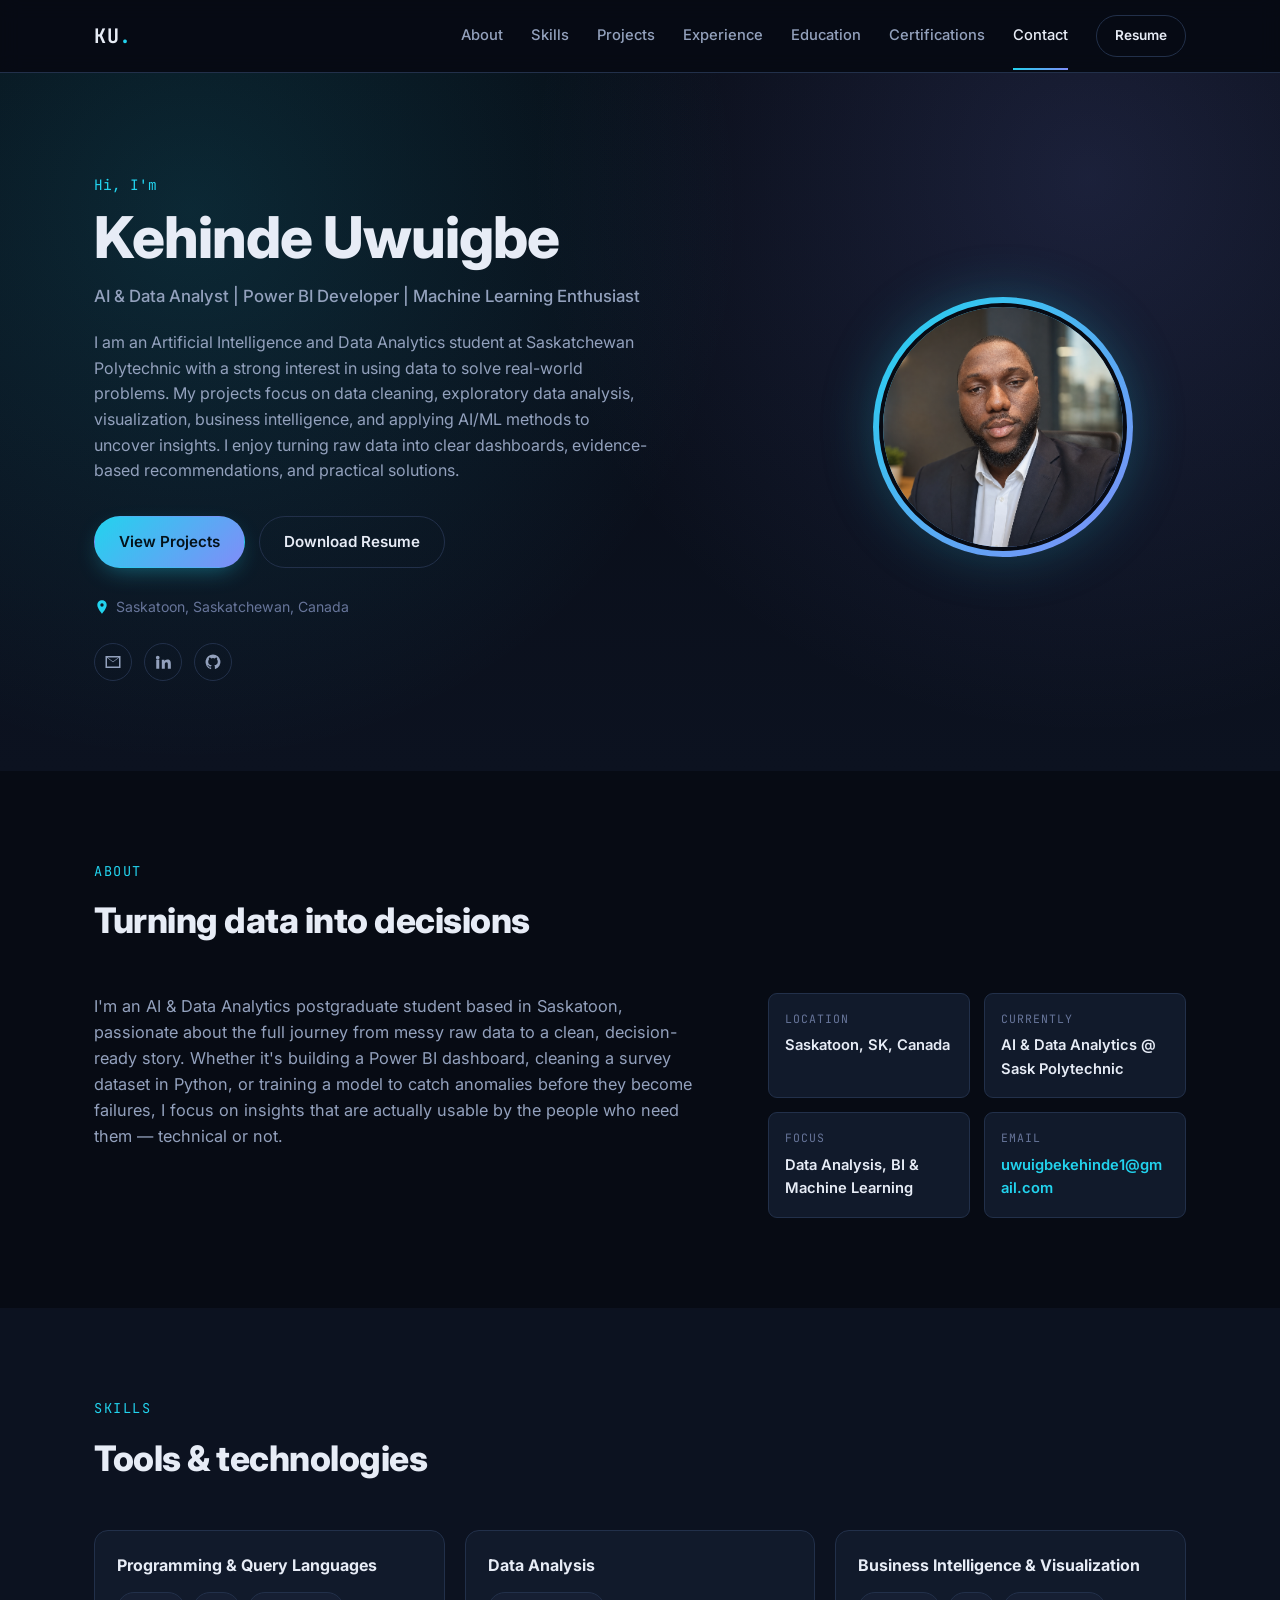
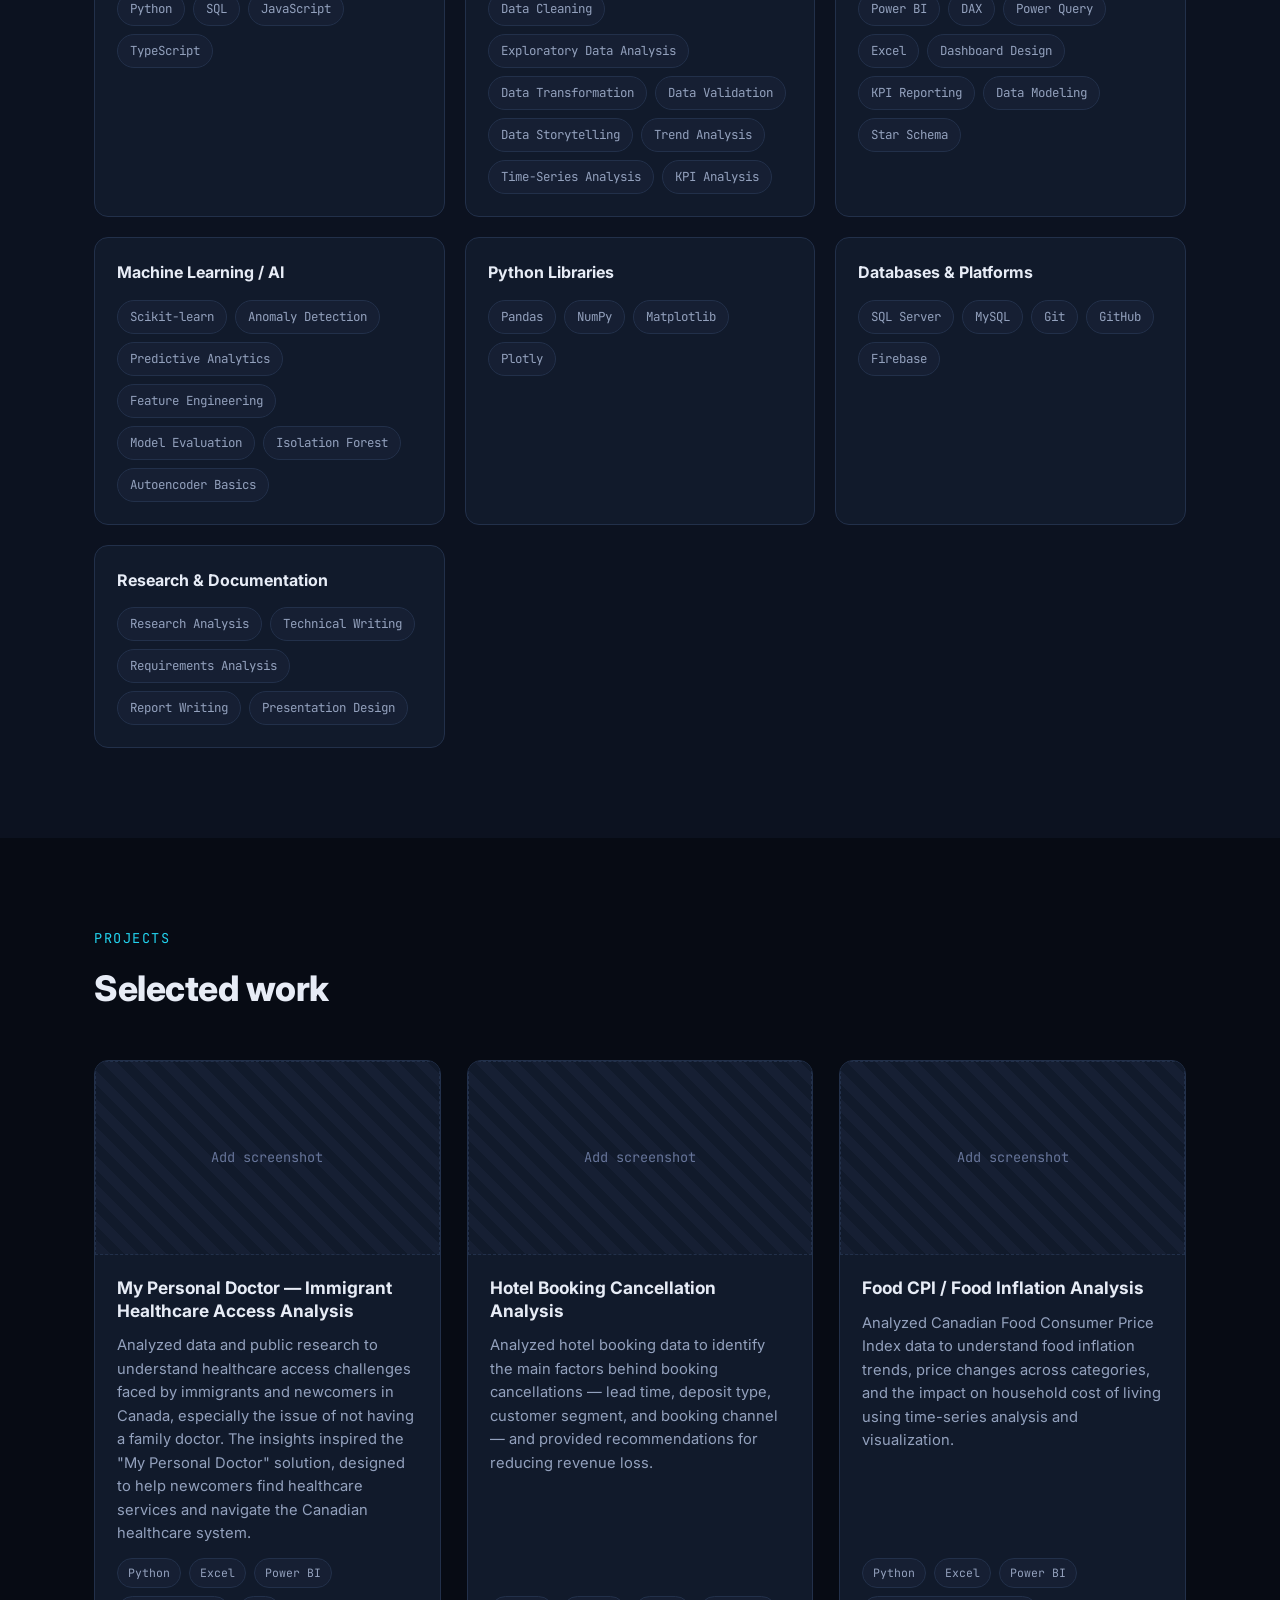
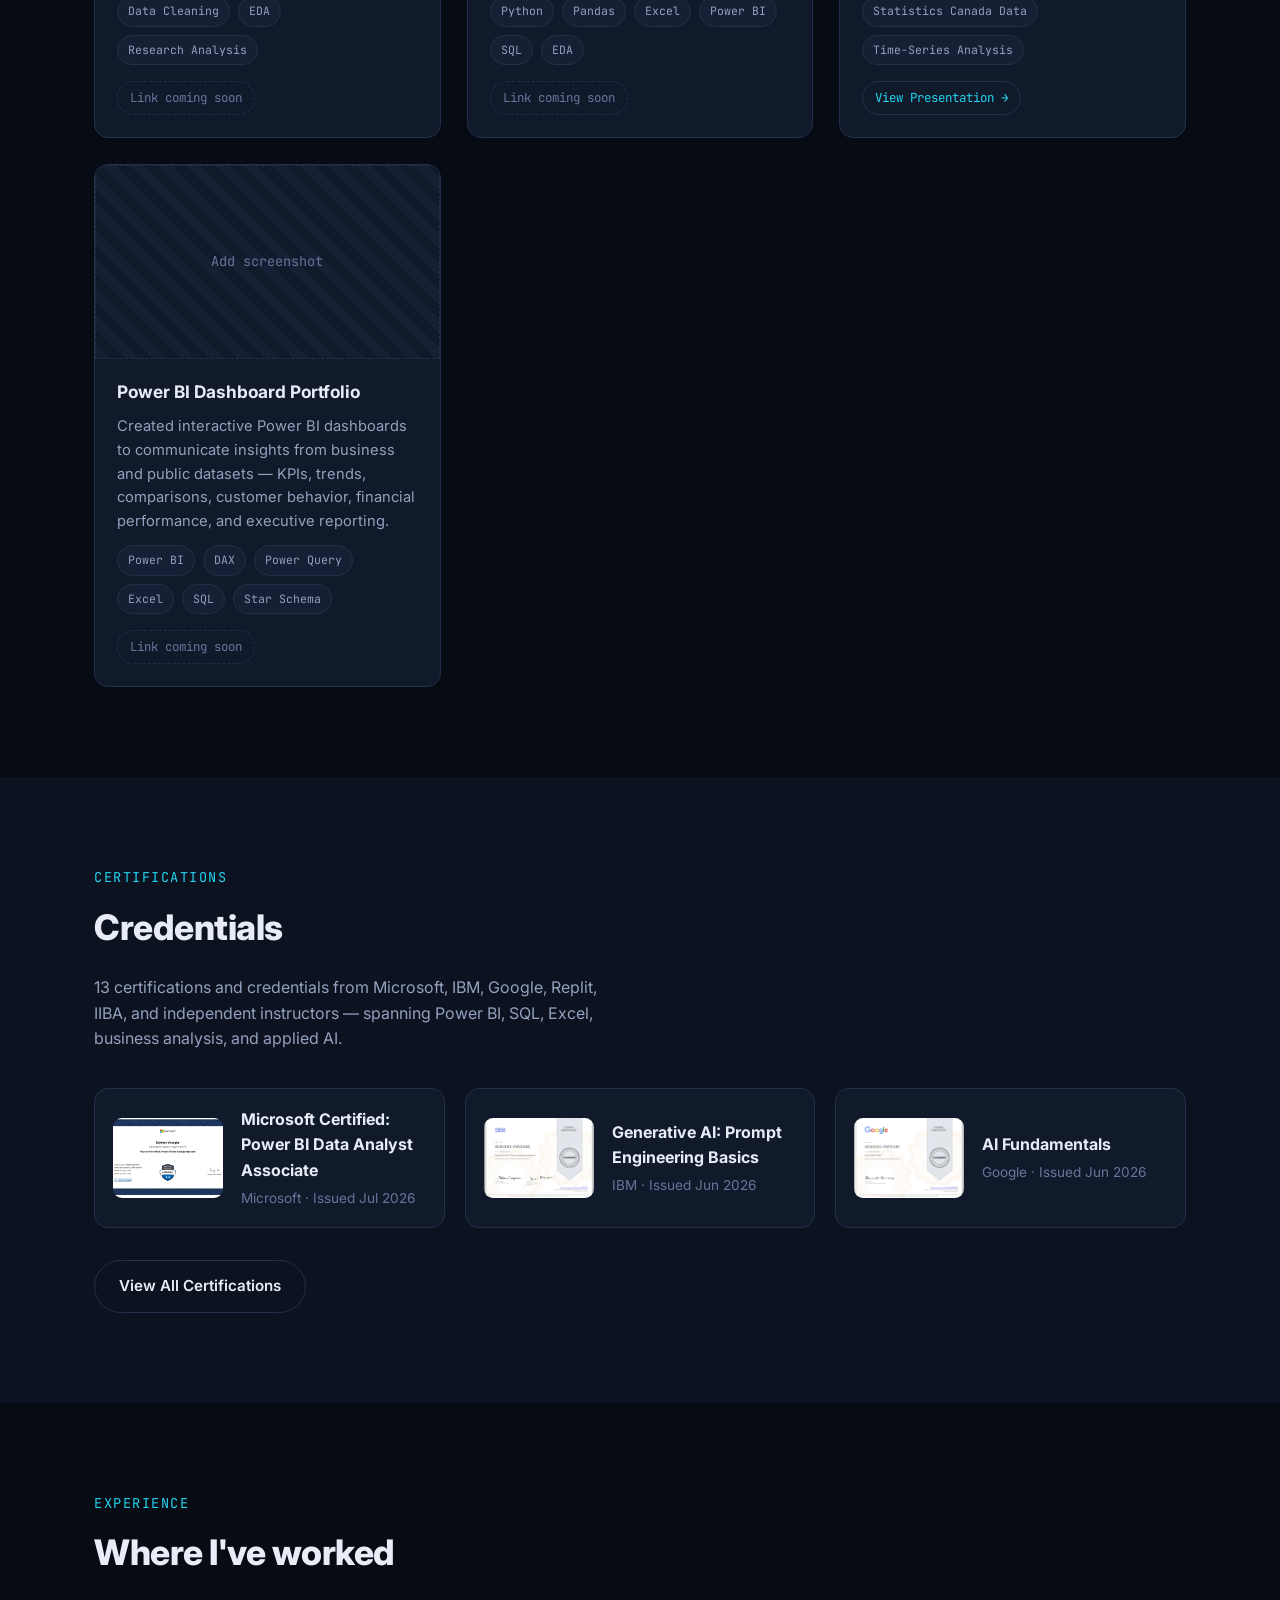
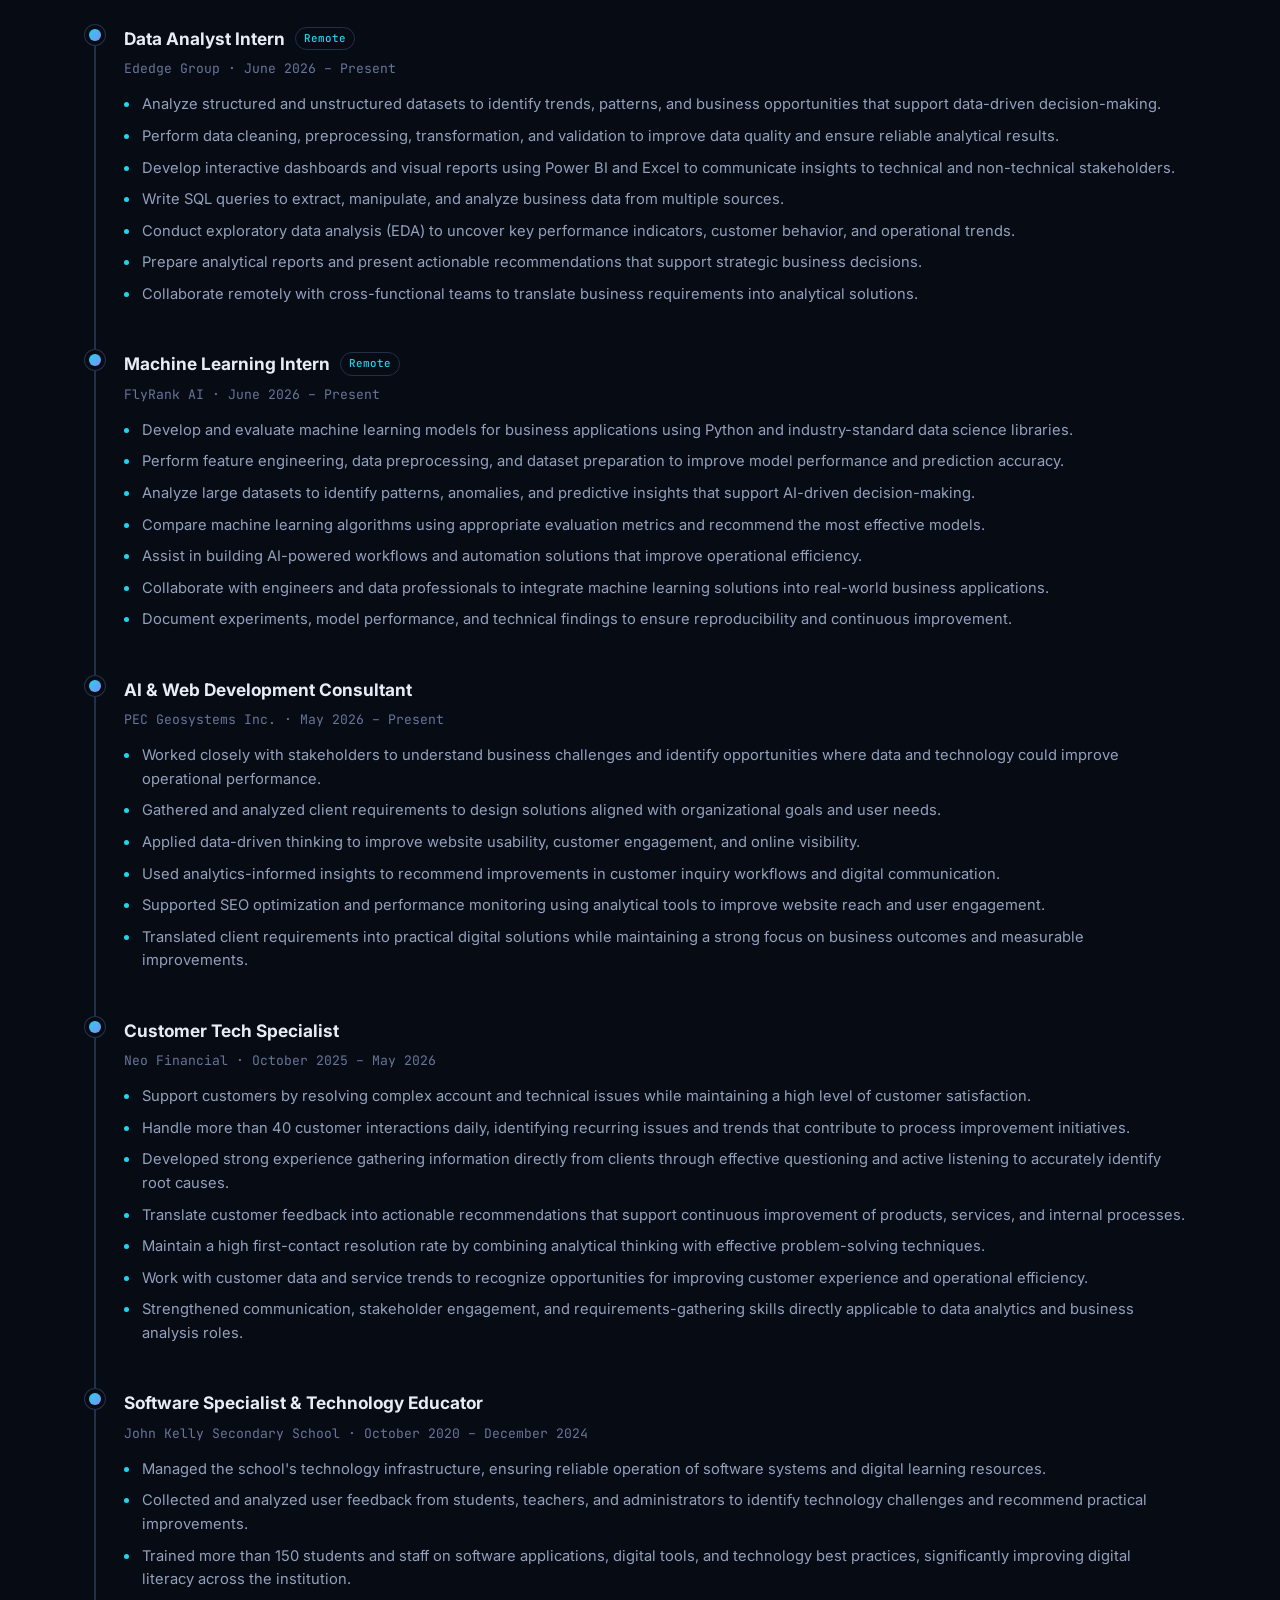
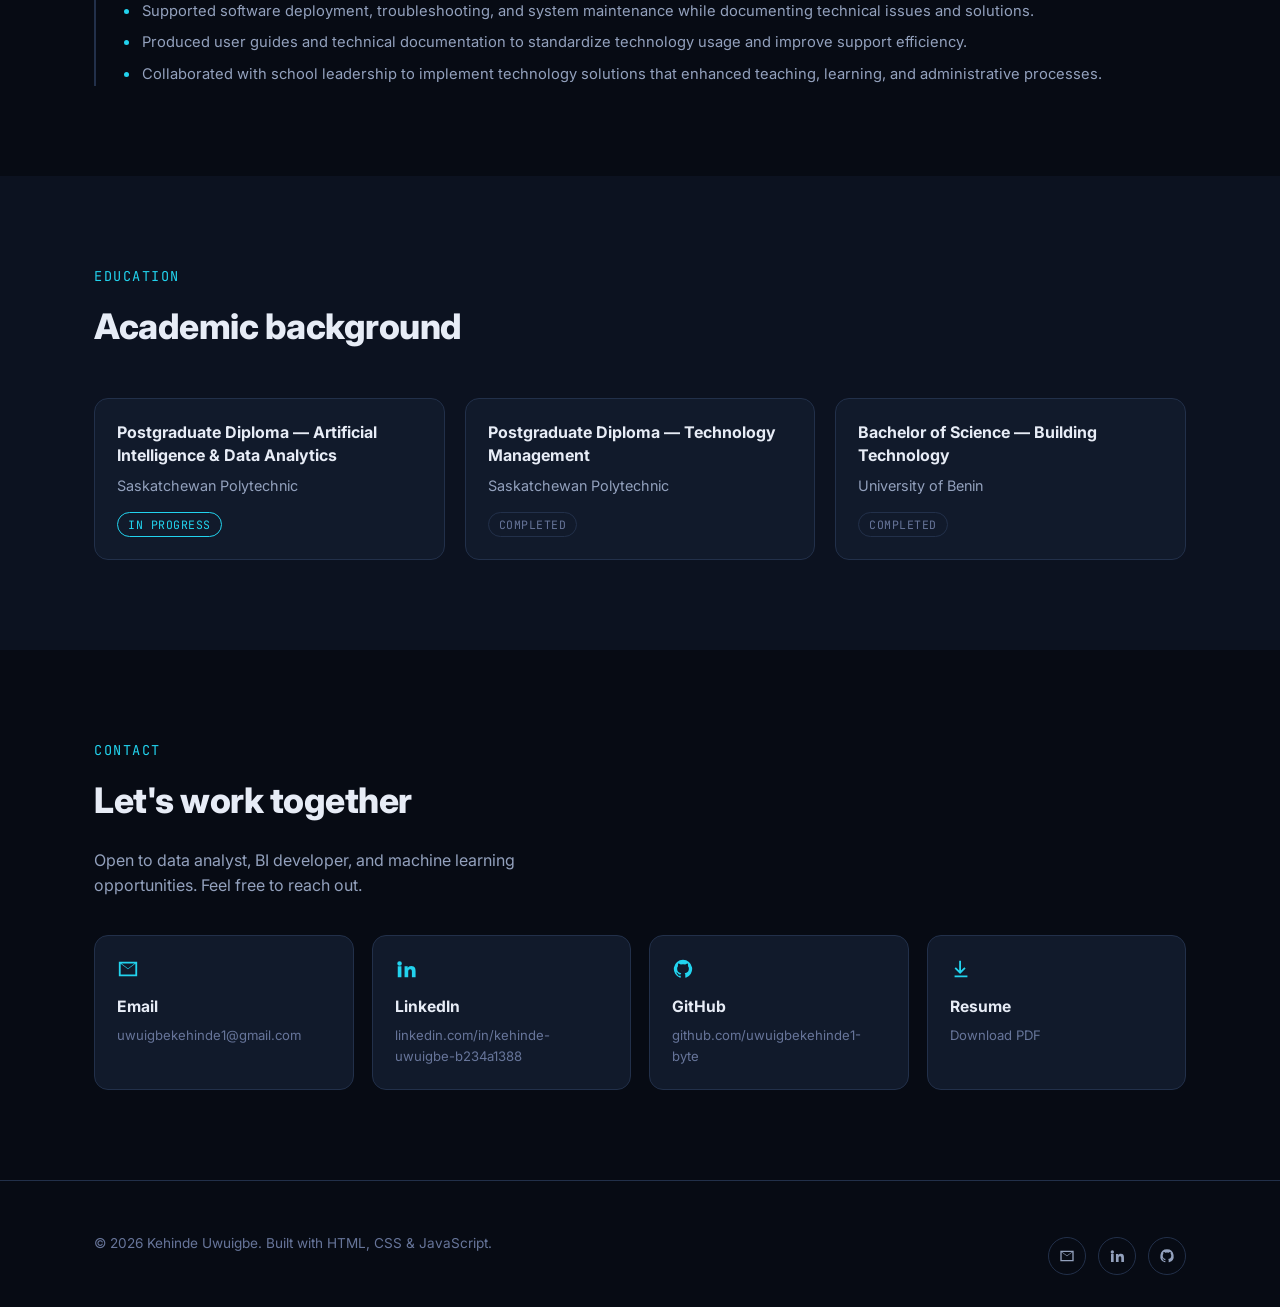
==== commit c1191be4: "Add IIBA certification and Food CPI project link Add IIBA membership as 13th certification with its " ====
--- a/index.html
+++ b/index.html
@@ -232,7 +232,7 @@
               <span class="chip">Python</span><span class="chip">Excel</span><span class="chip">Power BI</span><span class="chip">Statistics Canada Data</span><span class="chip">Time-Series Analysis</span>
             </div>
             <div class="project-links">
-              <span class="link-pending">Link coming soon</span>
+              <a href="https://docs.google.com/presentation/d/1IVygUqoow0VRZjk_O0eh-GvRuqSDTc8K/edit?slide=id.p12#slide=id.p12" target="_blank" rel="noopener" class="project-link">View Presentation &rarr;</a>
             </div>
           </div>
         </article>
@@ -263,7 +263,7 @@
     <div class="container">
       <p class="section-eyebrow reveal">Certifications</p>
       <h2 class="section-title reveal">Credentials</h2>
-      <p class="contact-intro reveal" style="margin-top:-24px;">12 certifications from Microsoft, IBM, Google, Replit, and independent instructors &mdash; spanning Power BI, SQL, Excel, and applied AI.</p>
+      <p class="contact-intro reveal" style="margin-top:-24px;">13 certifications and credentials from Microsoft, IBM, Google, Replit, IIBA, and independent instructors &mdash; spanning Power BI, SQL, Excel, business analysis, and applied AI.</p>
 
       <div class="cert-row reveal">
         <div class="cert-card">
--- a/css/style.css
+++ b/css/style.css
@@ -371,6 +371,19 @@
   border-radius:999px;
   display:inline-block;
 }
+.project-link{
+  font-family:var(--font-mono);
+  font-size:.78rem;
+  color:var(--accent);
+  border:1px solid var(--border);
+  padding:6px 12px;
+  border-radius:999px;
+  display:inline-flex;
+  align-items:center;
+  gap:6px;
+  transition:.15s;
+}
+.project-link:hover{border-color:var(--accent);background:var(--surface-2);}
 
 /* ---------- Certifications ---------- */
 .cert-row{display:flex;flex-wrap:wrap;gap:20px;}
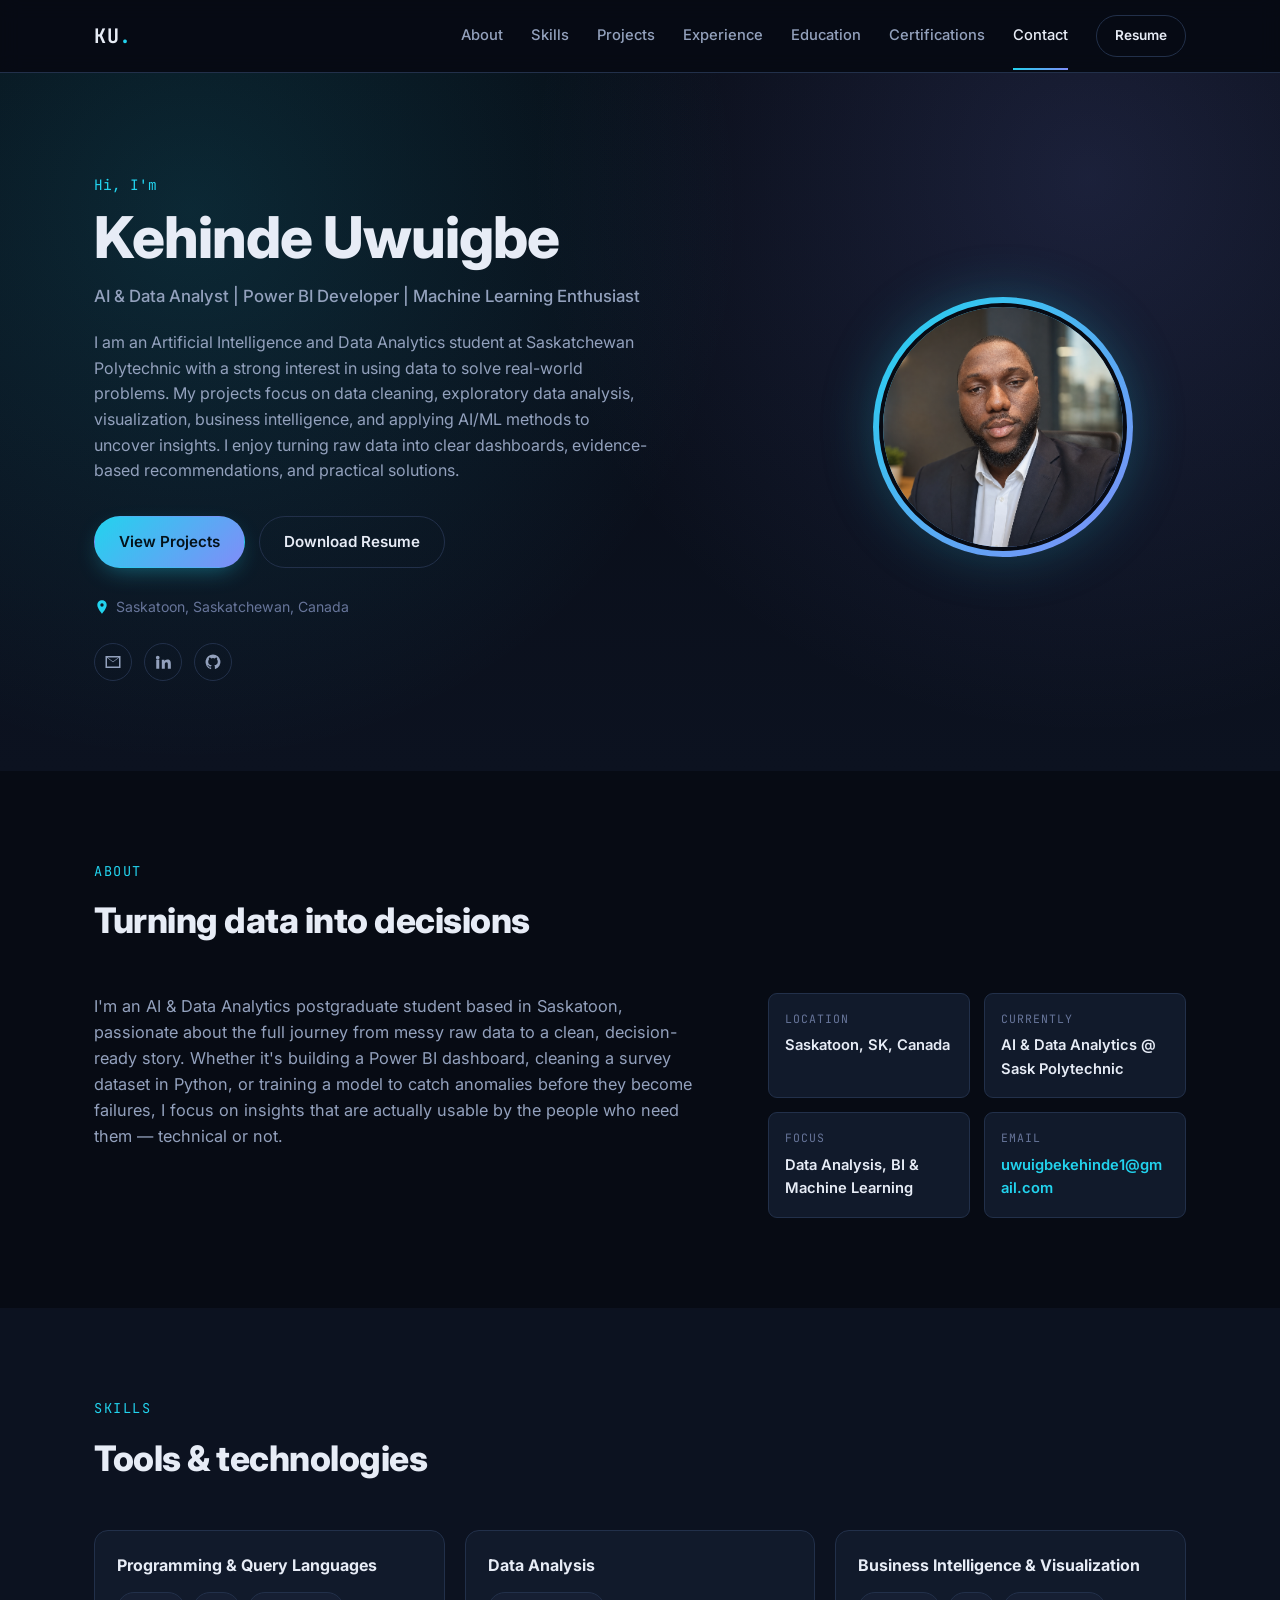
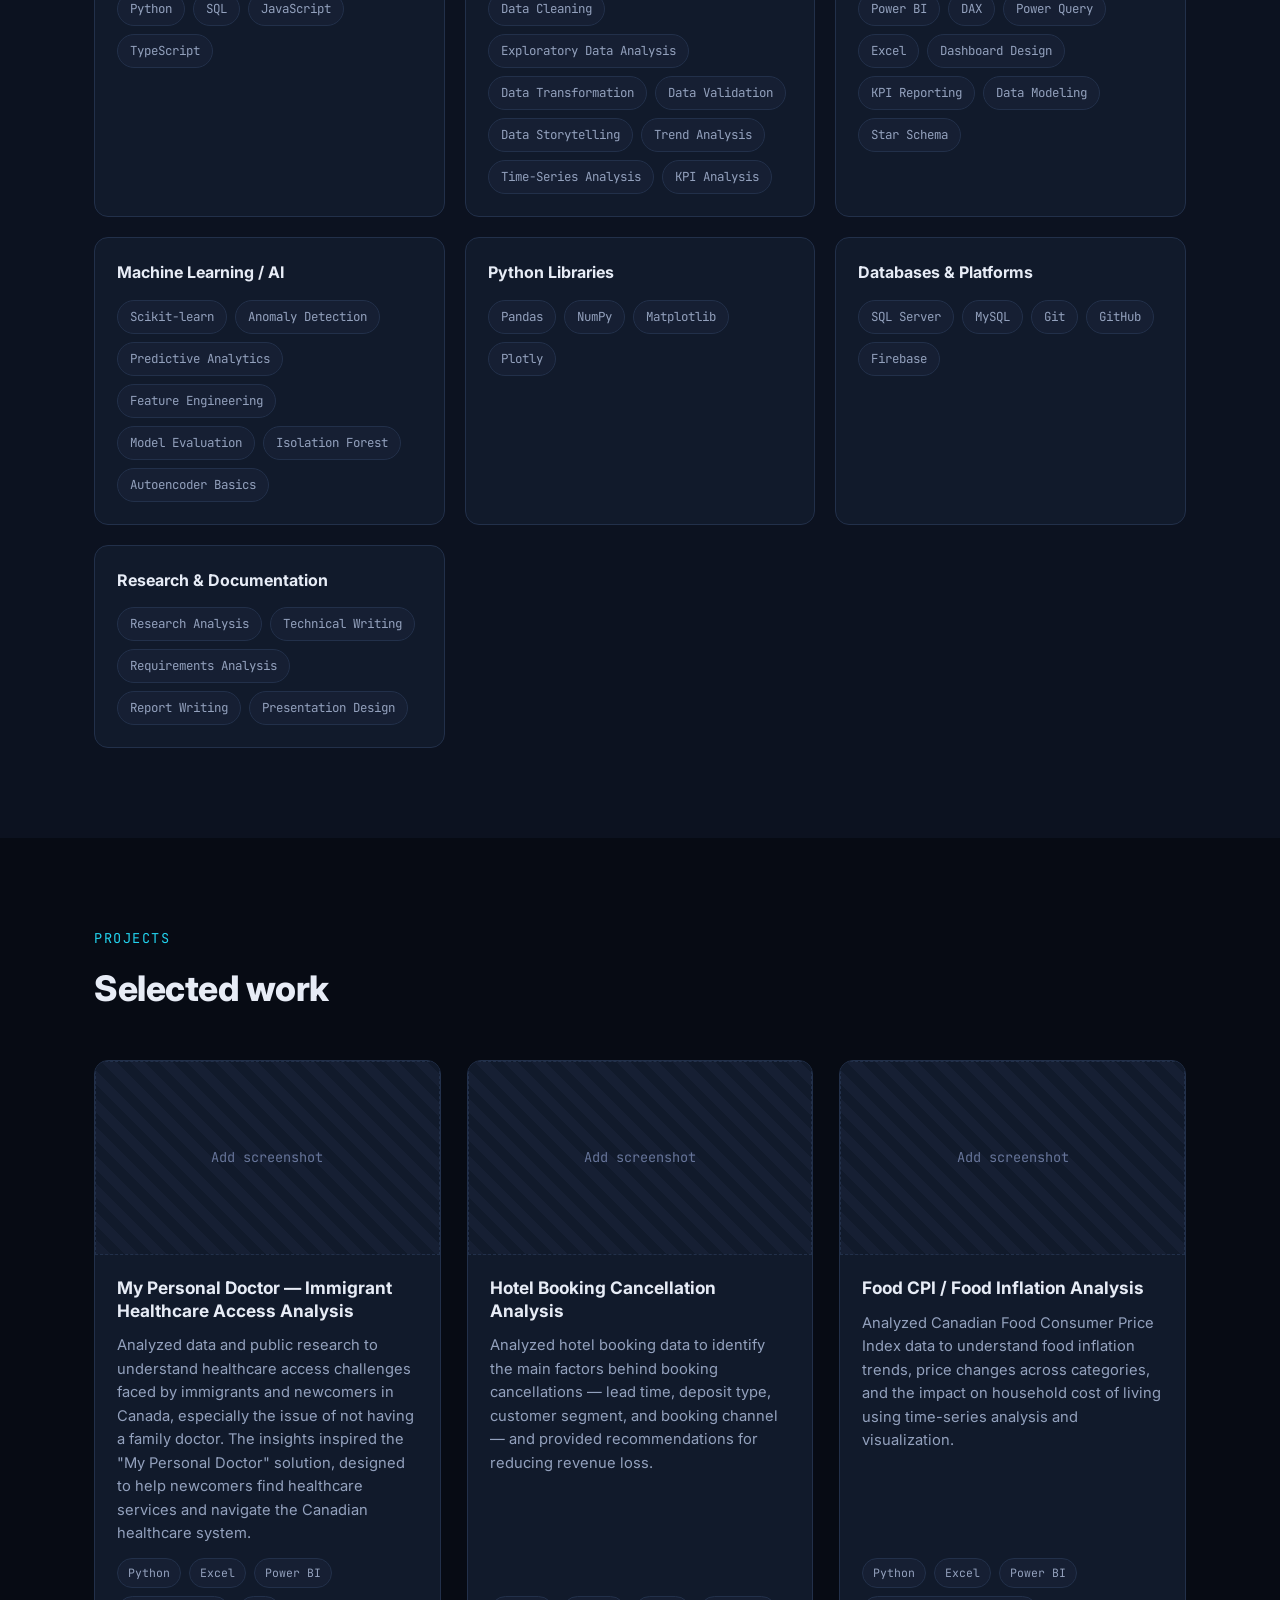
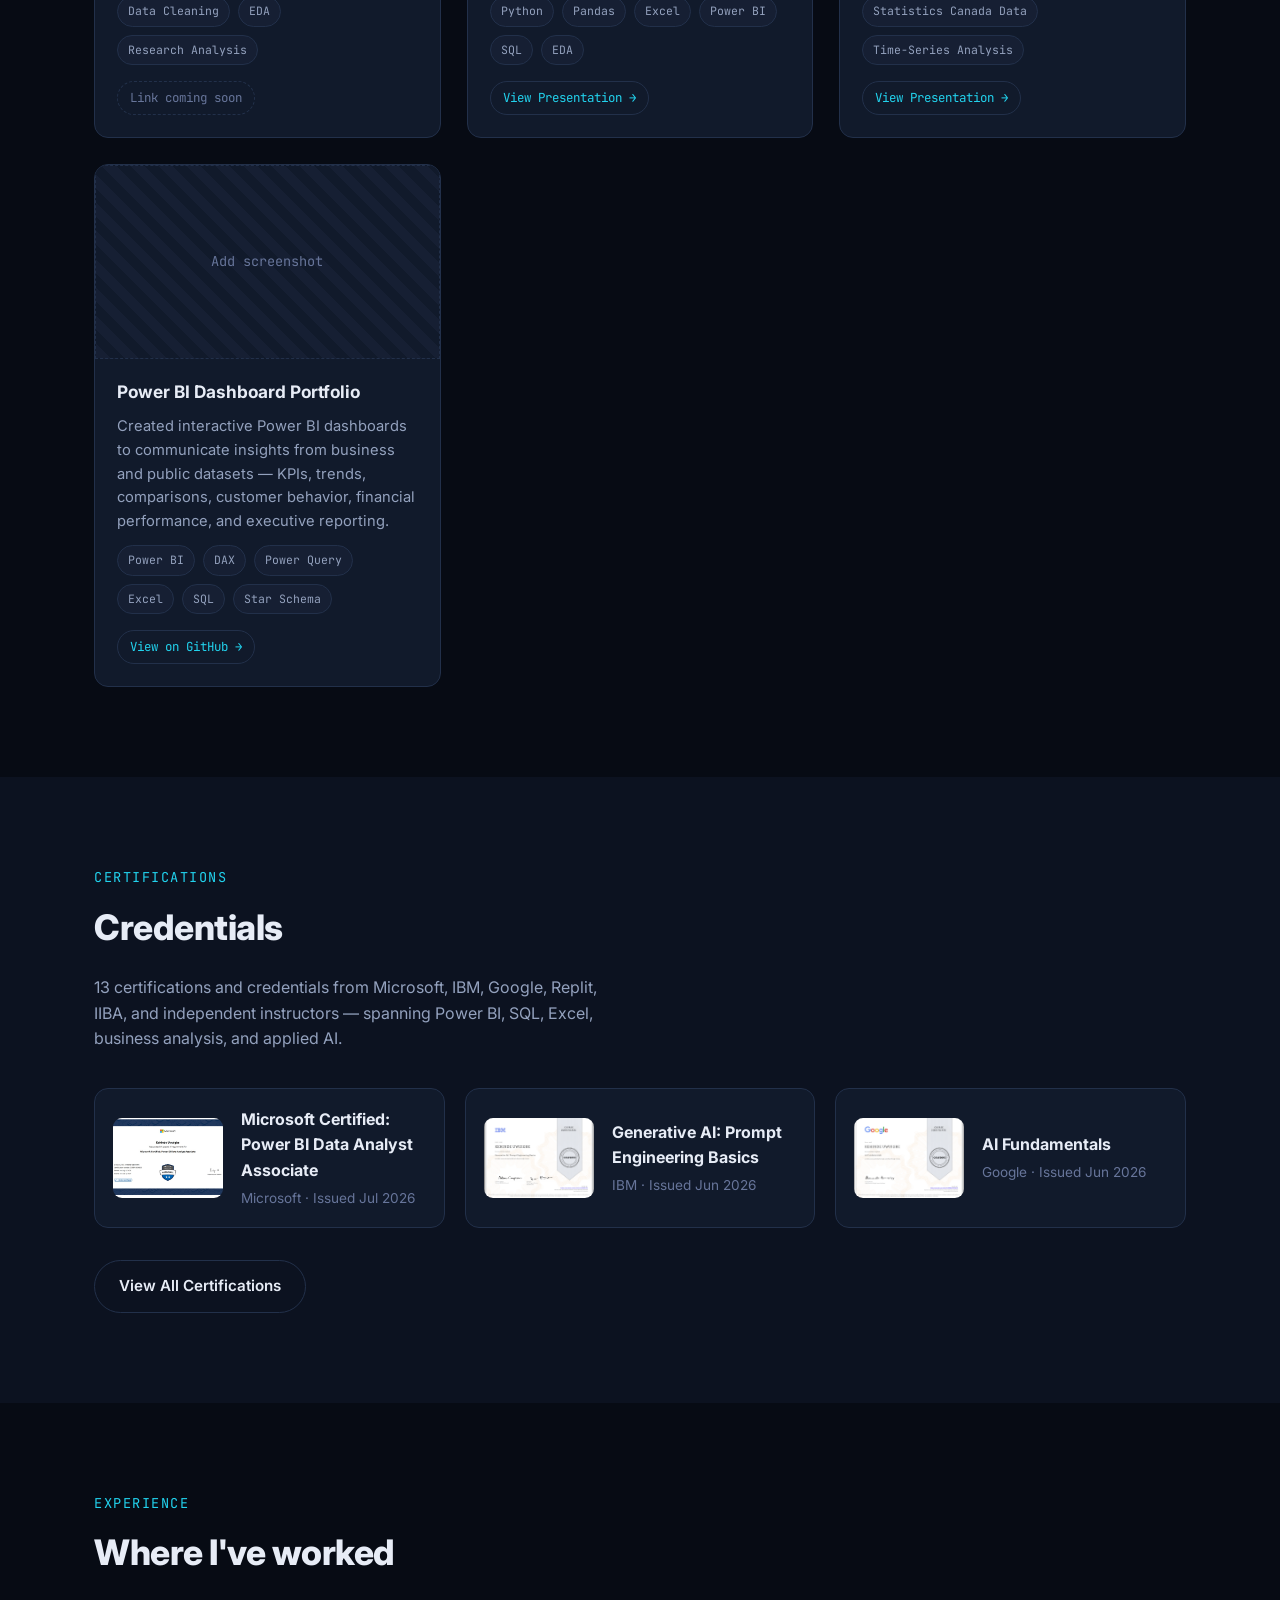
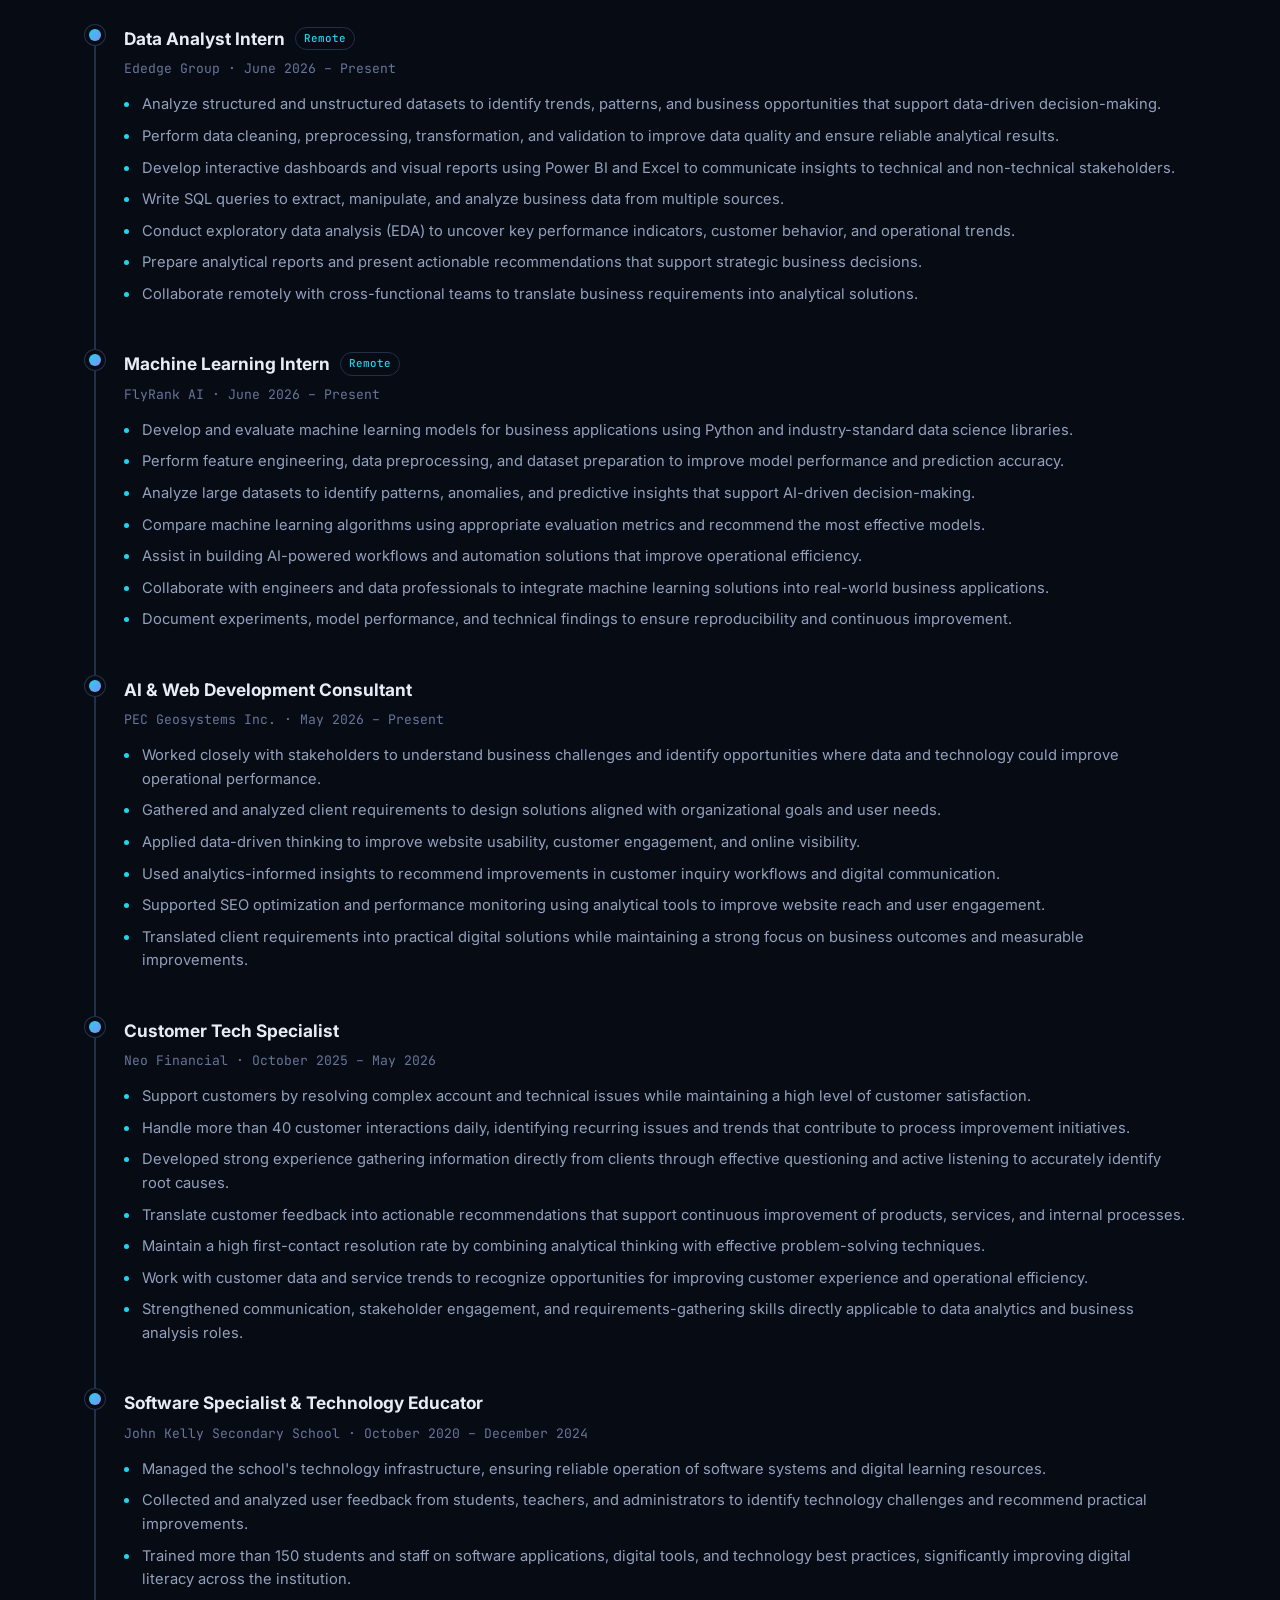
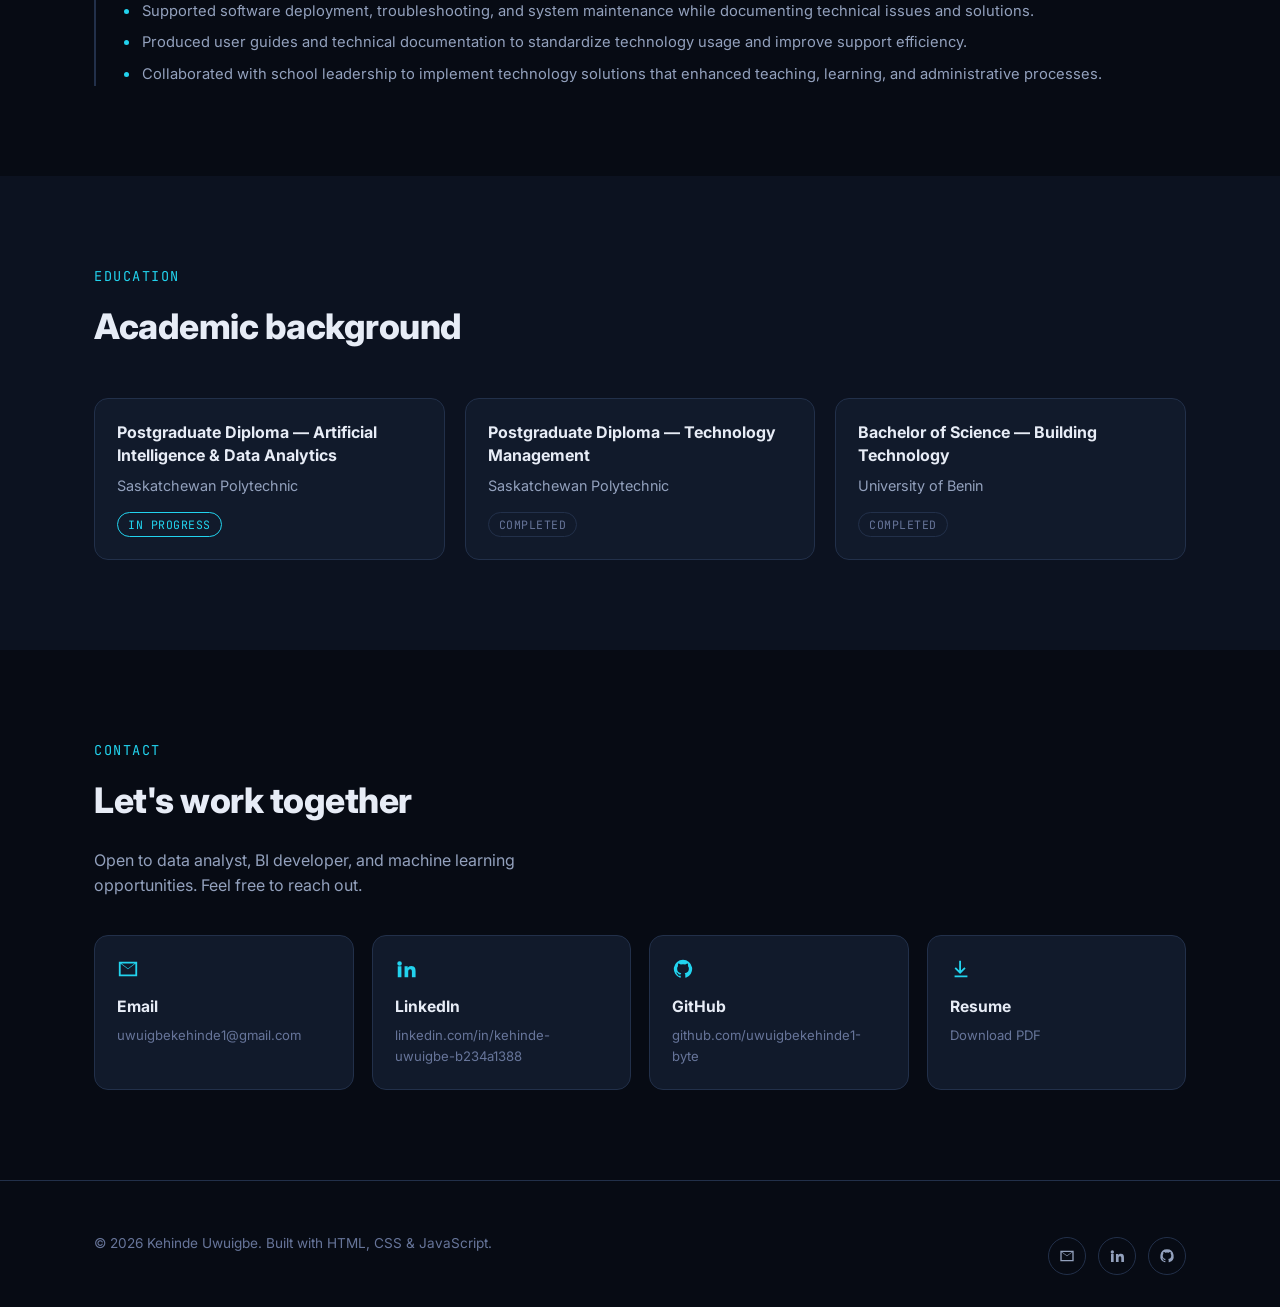
==== commit f05f8952: "Add project links for Hotel Booking and Power BI Dashboard Link Hotel Booking Cancellation Analysis " ====
--- a/index.html
+++ b/index.html
@@ -215,7 +215,7 @@
               <span class="chip">Python</span><span class="chip">Pandas</span><span class="chip">Excel</span><span class="chip">Power BI</span><span class="chip">SQL</span><span class="chip">EDA</span>
             </div>
             <div class="project-links">
-              <span class="link-pending">Link coming soon</span>
+              <a href="https://docs.google.com/presentation/d/1PyaR9ZhoIrRyJ-oN1FwPsyDm5IxG78ZW/edit?slide=id.p1#slide=id.p1" target="_blank" rel="noopener" class="project-link">View Presentation &rarr;</a>
             </div>
           </div>
         </article>
@@ -249,7 +249,7 @@
               <span class="chip">Power BI</span><span class="chip">DAX</span><span class="chip">Power Query</span><span class="chip">Excel</span><span class="chip">SQL</span><span class="chip">Star Schema</span>
             </div>
             <div class="project-links">
-              <span class="link-pending">Link coming soon</span>
+              <a href="https://github.com/uwuigbekehinde1-byte/Power-BI-Dashboard" target="_blank" rel="noopener" class="project-link">View on GitHub &rarr;</a>
             </div>
           </div>
         </article>
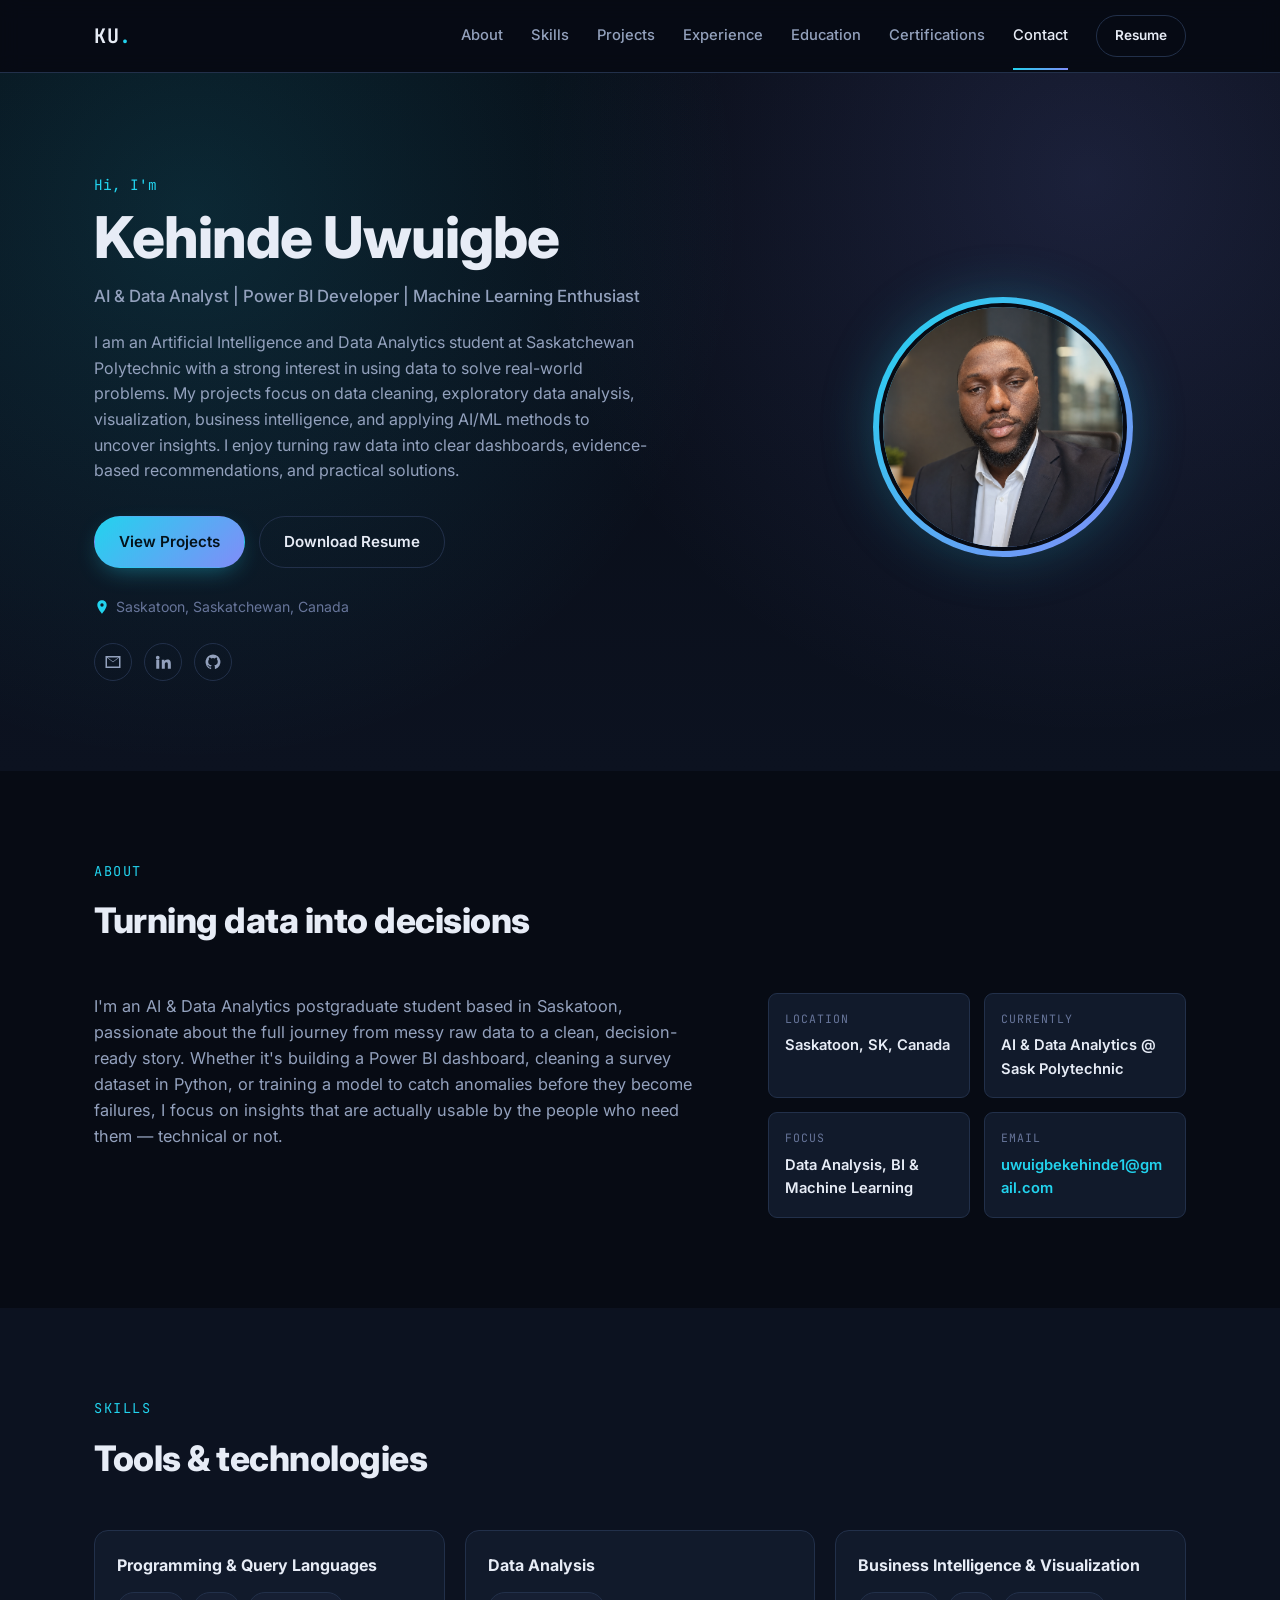
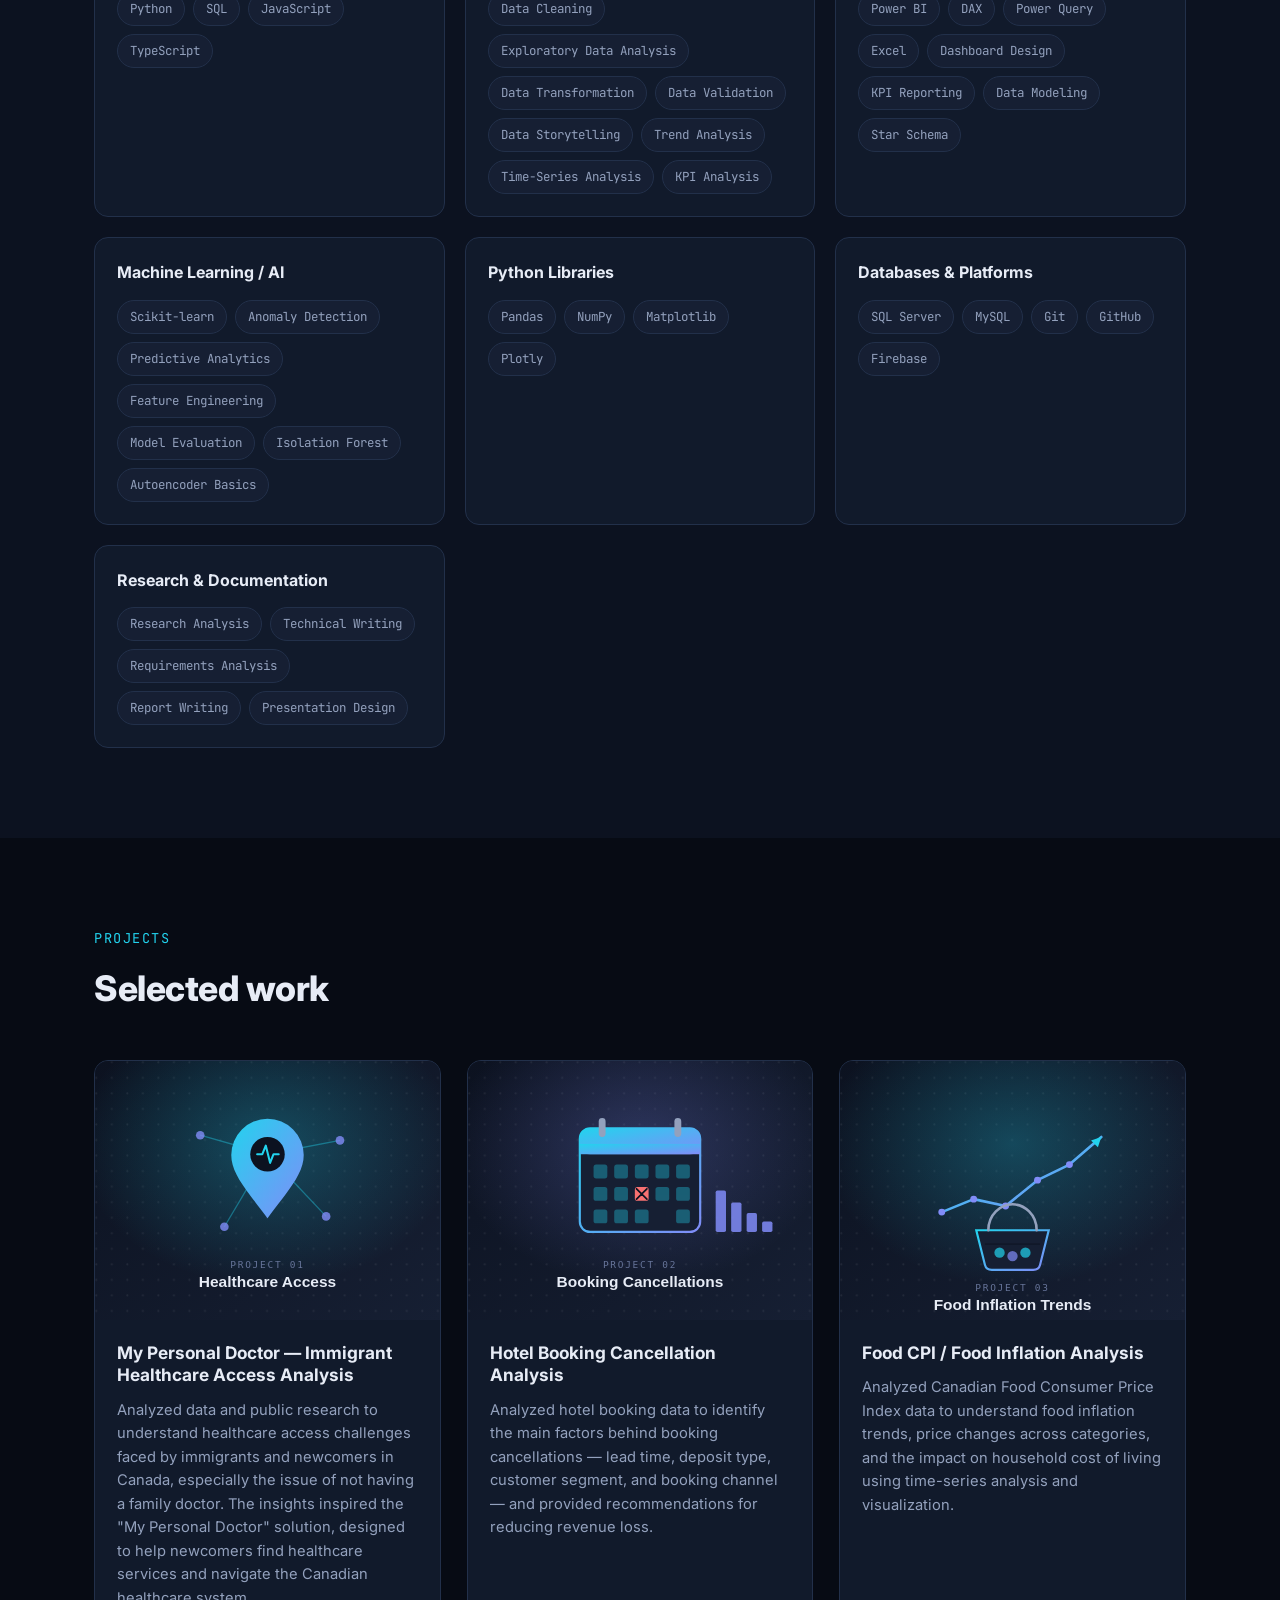
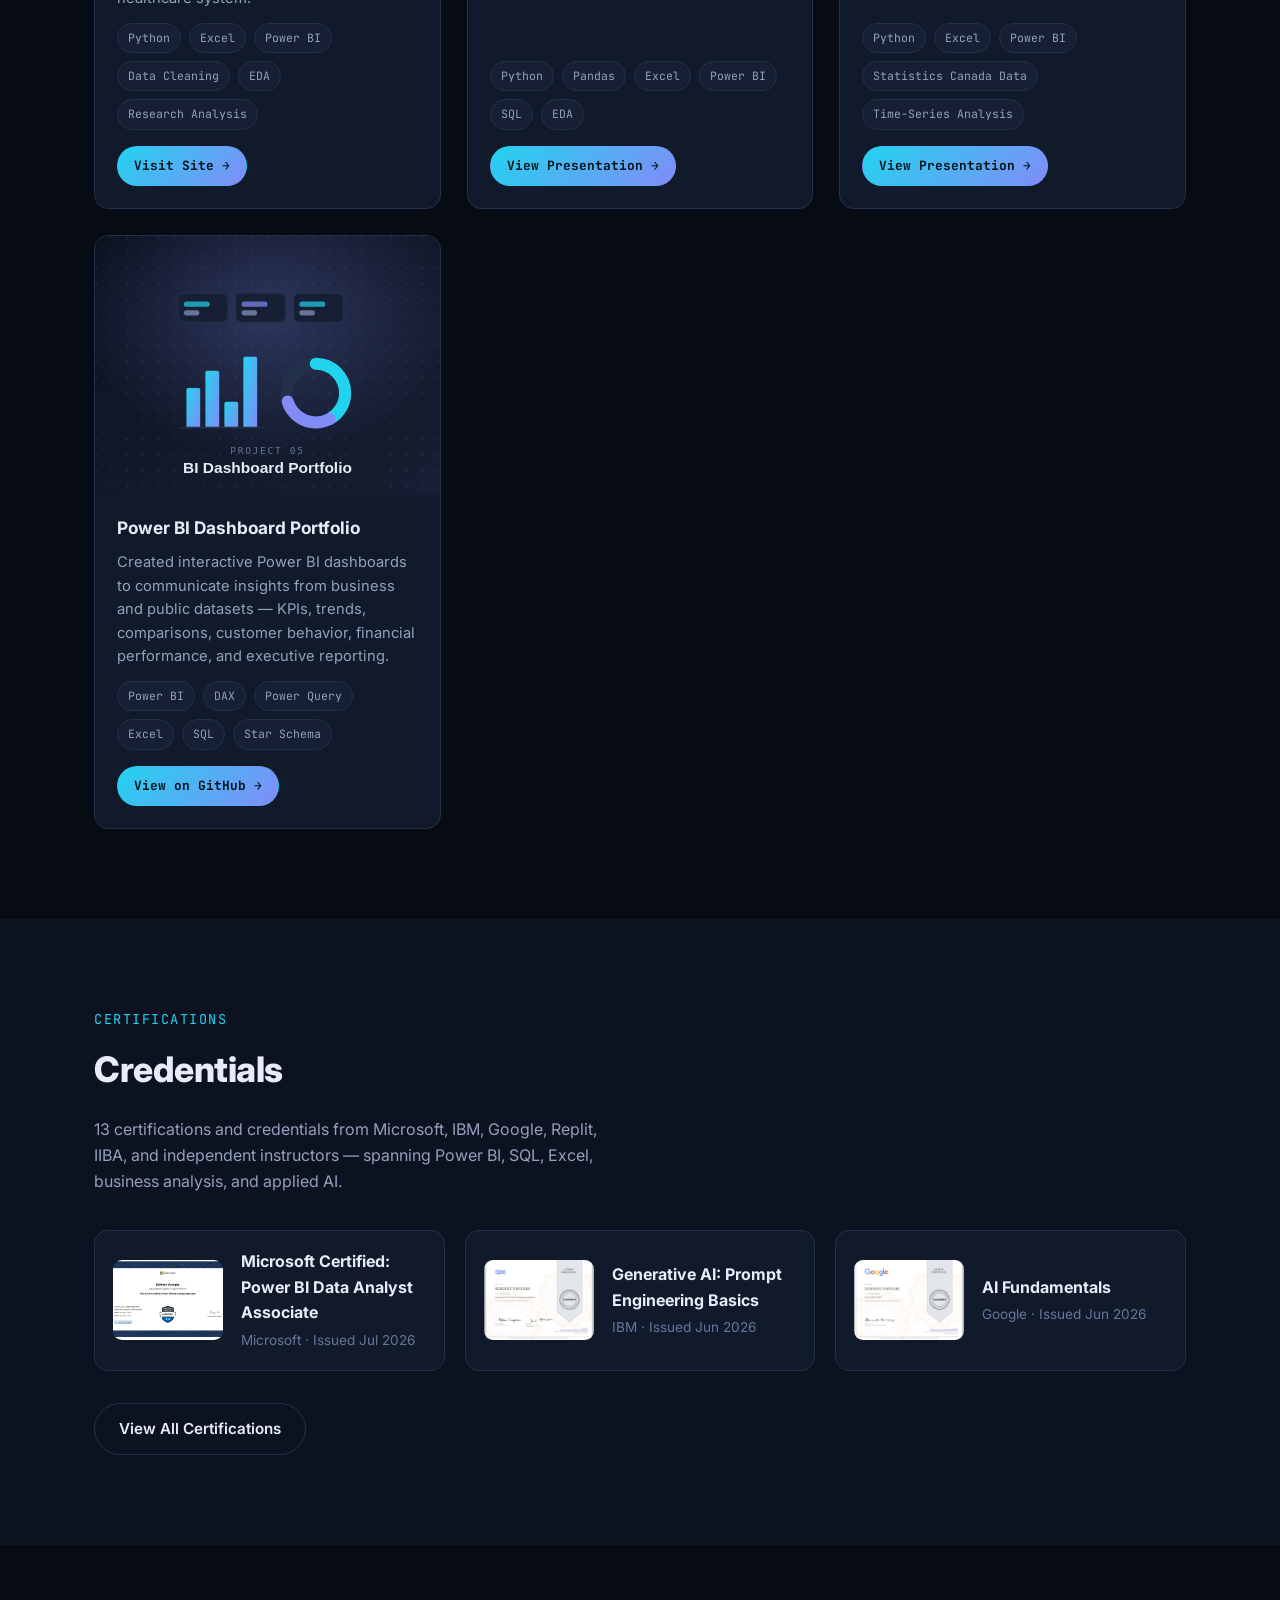
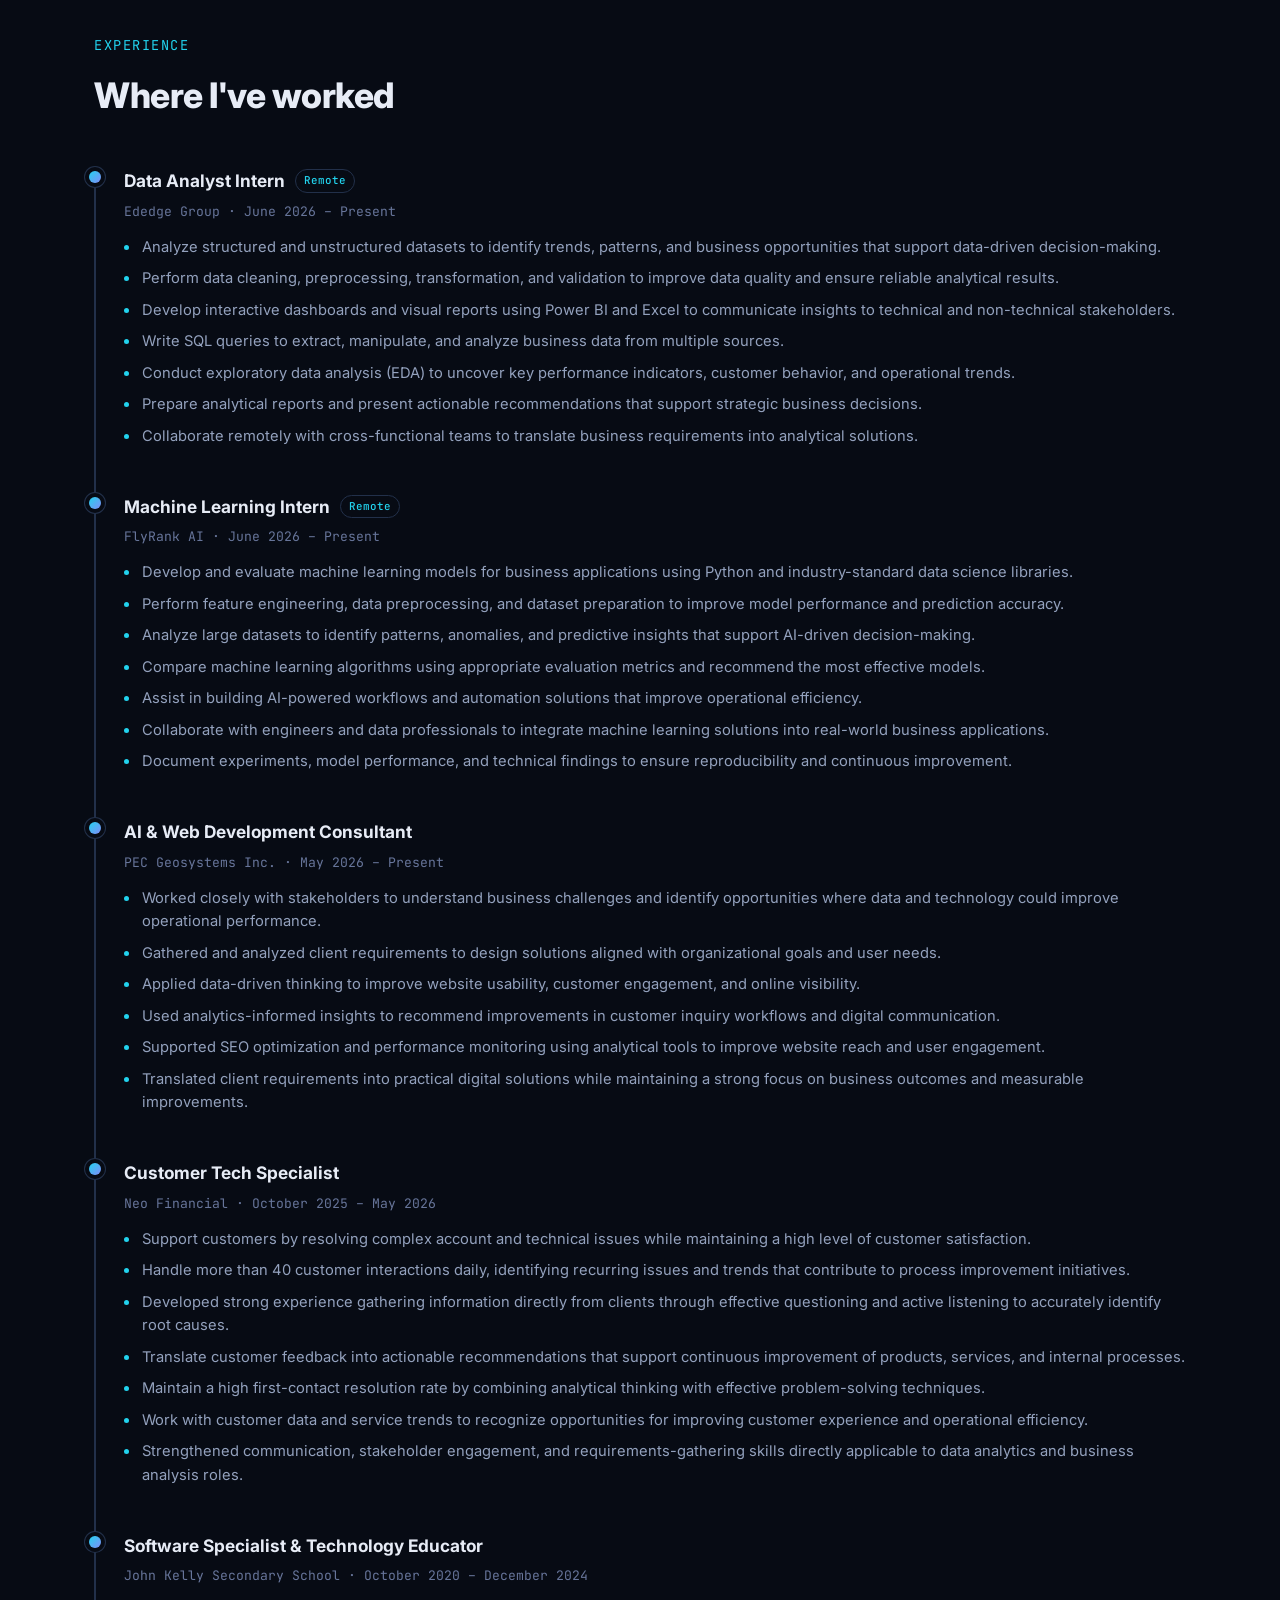
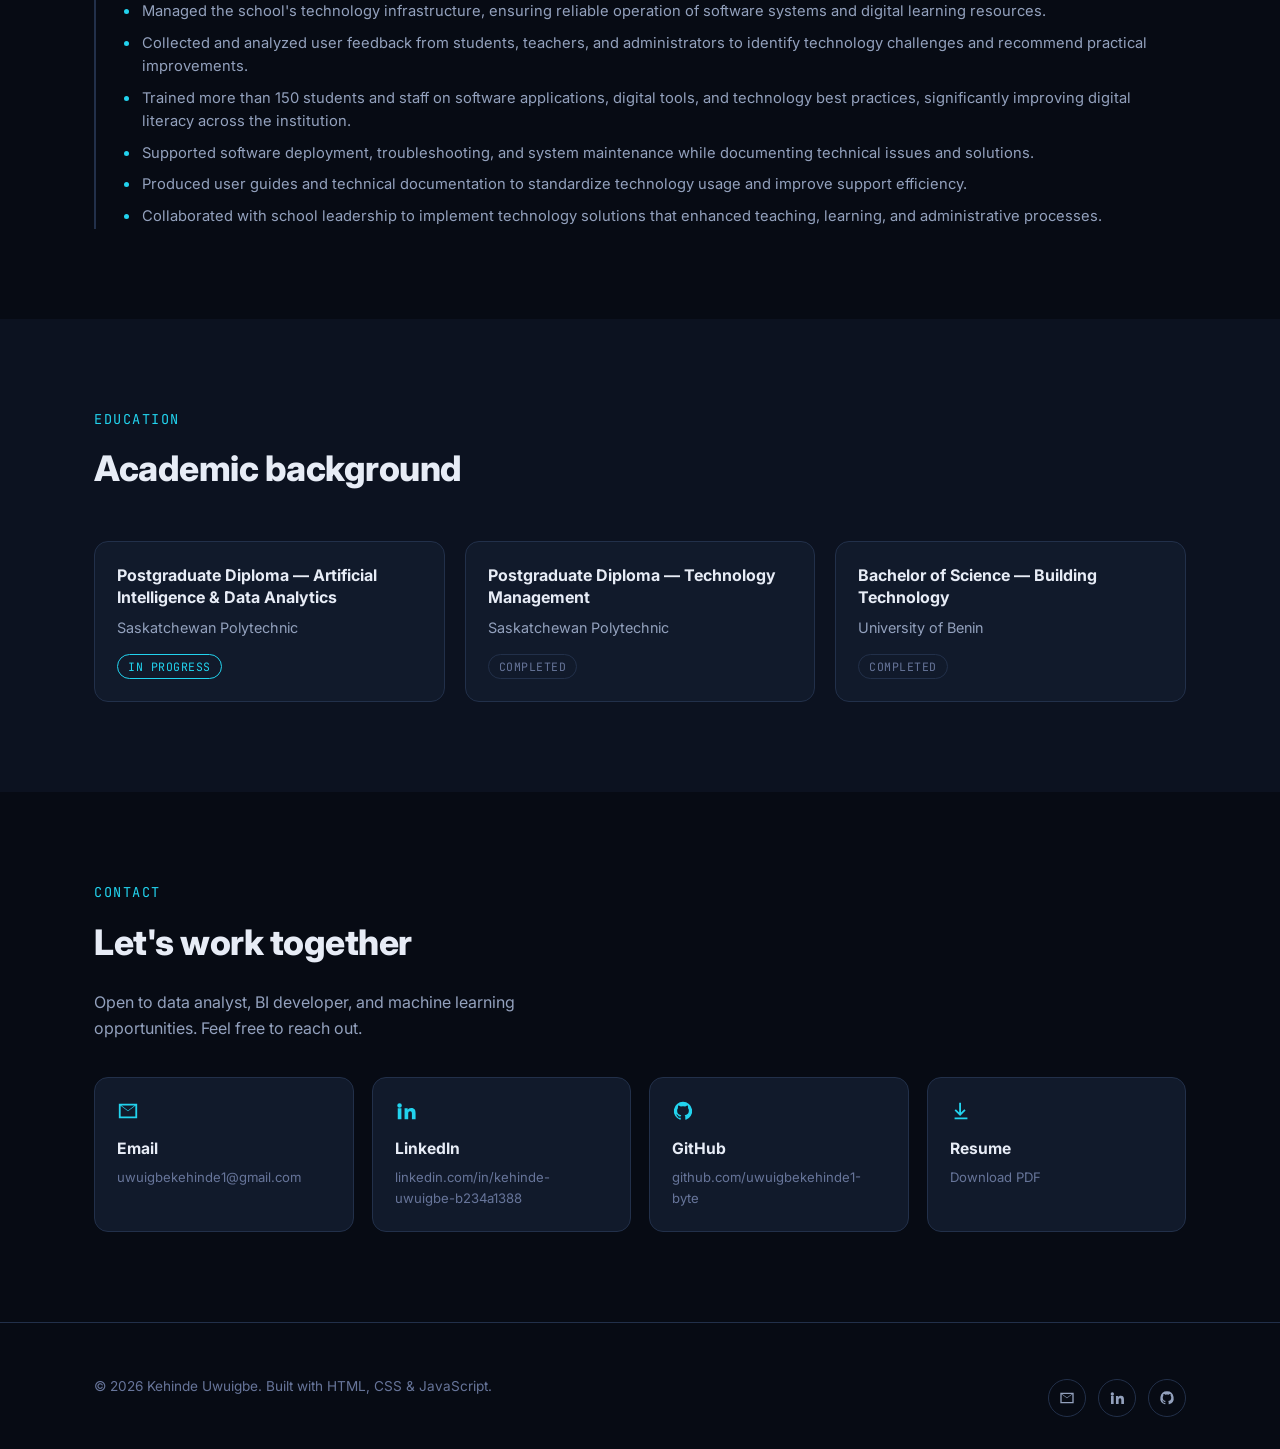
==== commit 34be0961: "Add custom project cover art and glowing project links Replace placeholder project thumbnails with c" ====
--- a/index.html
+++ b/index.html
@@ -188,7 +188,7 @@
 
         <article class="project-card reveal">
           <div class="project-thumb">
-            <img src="assets/projects/healthcare-dashboard.jpg" alt="My Personal Doctor project dashboard" loading="lazy" onerror="this.style.display='none'; this.nextElementSibling.style.display='flex';">
+            <img src="assets/projects/healthcare-dashboard.svg" alt="My Personal Doctor project dashboard" loading="lazy" onerror="this.style.display='none'; this.nextElementSibling.style.display='flex';">
             <div class="thumb-fallback">Add screenshot</div>
           </div>
           <div class="project-body">
@@ -198,14 +198,14 @@
               <span class="chip">Python</span><span class="chip">Excel</span><span class="chip">Power BI</span><span class="chip">Data Cleaning</span><span class="chip">EDA</span><span class="chip">Research Analysis</span>
             </div>
             <div class="project-links">
-              <span class="link-pending">Link coming soon</span>
+              <a href="https://mypersonaldoctor.ca" target="_blank" rel="noopener" class="project-link">Visit Site &rarr;</a>
             </div>
           </div>
         </article>
 
         <article class="project-card reveal">
           <div class="project-thumb">
-            <img src="assets/projects/hotel-cancellation.jpg" alt="Hotel booking cancellation dashboard" loading="lazy" onerror="this.style.display='none'; this.nextElementSibling.style.display='flex';">
+            <img src="assets/projects/hotel-cancellation.svg" alt="Hotel booking cancellation dashboard" loading="lazy" onerror="this.style.display='none'; this.nextElementSibling.style.display='flex';">
             <div class="thumb-fallback">Add screenshot</div>
           </div>
           <div class="project-body">
@@ -222,7 +222,7 @@
 
         <article class="project-card reveal">
           <div class="project-thumb">
-            <img src="assets/projects/food-cpi.jpg" alt="Food CPI inflation analysis dashboard" loading="lazy" onerror="this.style.display='none'; this.nextElementSibling.style.display='flex';">
+            <img src="assets/projects/food-cpi.svg" alt="Food CPI inflation analysis dashboard" loading="lazy" onerror="this.style.display='none'; this.nextElementSibling.style.display='flex';">
             <div class="thumb-fallback">Add screenshot</div>
           </div>
           <div class="project-body">
@@ -239,7 +239,7 @@
 
         <article class="project-card reveal">
           <div class="project-thumb">
-            <img src="assets/projects/powerbi-portfolio.jpg" alt="Power BI dashboard portfolio" loading="lazy" onerror="this.style.display='none'; this.nextElementSibling.style.display='flex';">
+            <img src="assets/projects/powerbi-portfolio.svg" alt="Power BI dashboard portfolio" loading="lazy" onerror="this.style.display='none'; this.nextElementSibling.style.display='flex';">
             <div class="thumb-fallback">Add screenshot</div>
           </div>
           <div class="project-body">
--- a/css/style.css
+++ b/css/style.css
@@ -373,17 +373,27 @@
 }
 .project-link{
   font-family:var(--font-mono);
-  font-size:.78rem;
-  color:var(--accent);
-  border:1px solid var(--border);
-  padding:6px 12px;
+  font-size:.8rem;
+  font-weight:700;
+  color:#04121a;
+  background:var(--accent-grad);
+  border:1px solid transparent;
+  padding:9px 16px;
   border-radius:999px;
   display:inline-flex;
   align-items:center;
   gap:6px;
-  transition:.15s;
-}
-.project-link:hover{border-color:var(--accent);background:var(--surface-2);}
+  transition:transform .2s ease, box-shadow .2s ease;
+  animation:project-link-glow 2.6s ease-in-out infinite;
+}
+.project-link:hover{
+  transform:translateY(-2px) scale(1.03);
+  box-shadow:0 10px 32px -4px rgba(34,211,238,.85);
+}
+@keyframes project-link-glow{
+  0%,100%{box-shadow:0 0 0 0 rgba(34,211,238,.35), 0 8px 20px -8px rgba(34,211,238,.5);}
+  50%{box-shadow:0 0 0 6px rgba(34,211,238,0), 0 8px 26px -4px rgba(34,211,238,.85);}
+}
 
 /* ---------- Certifications ---------- */
 .cert-row{display:flex;flex-wrap:wrap;gap:20px;}
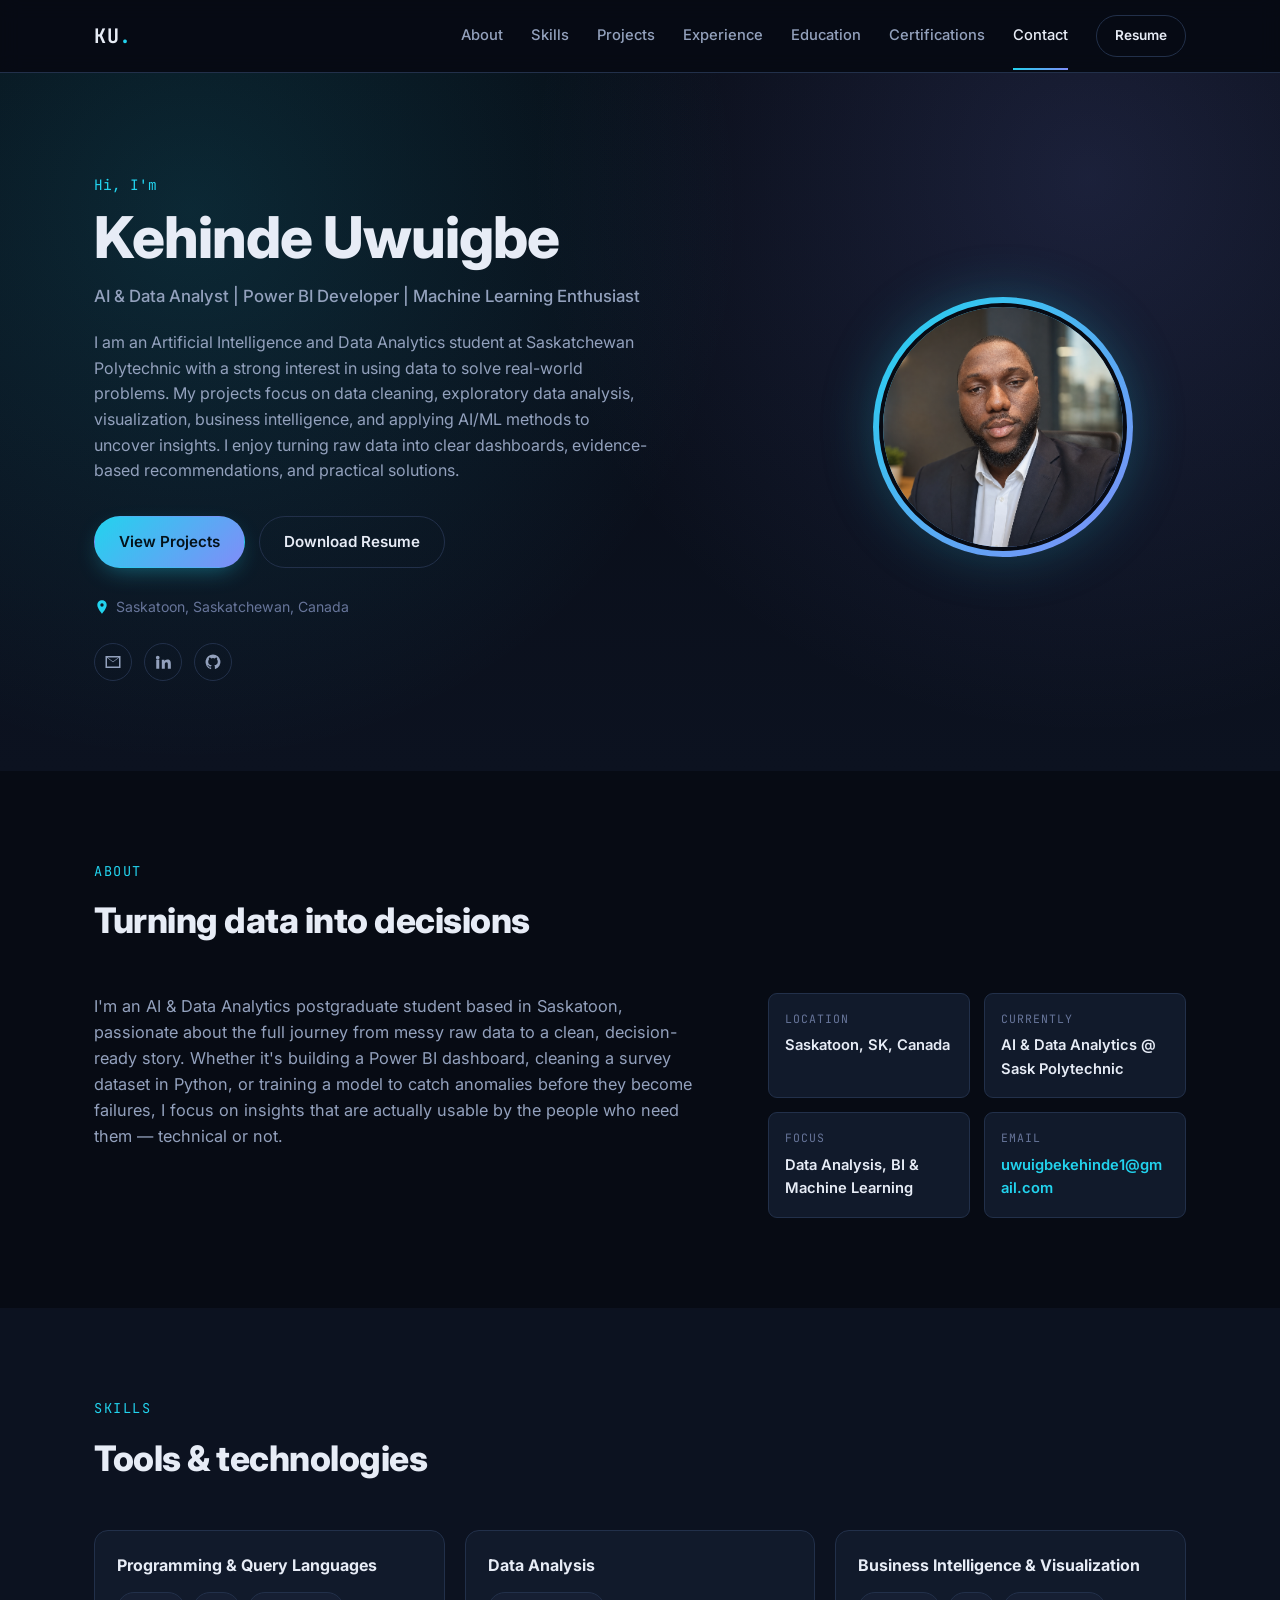
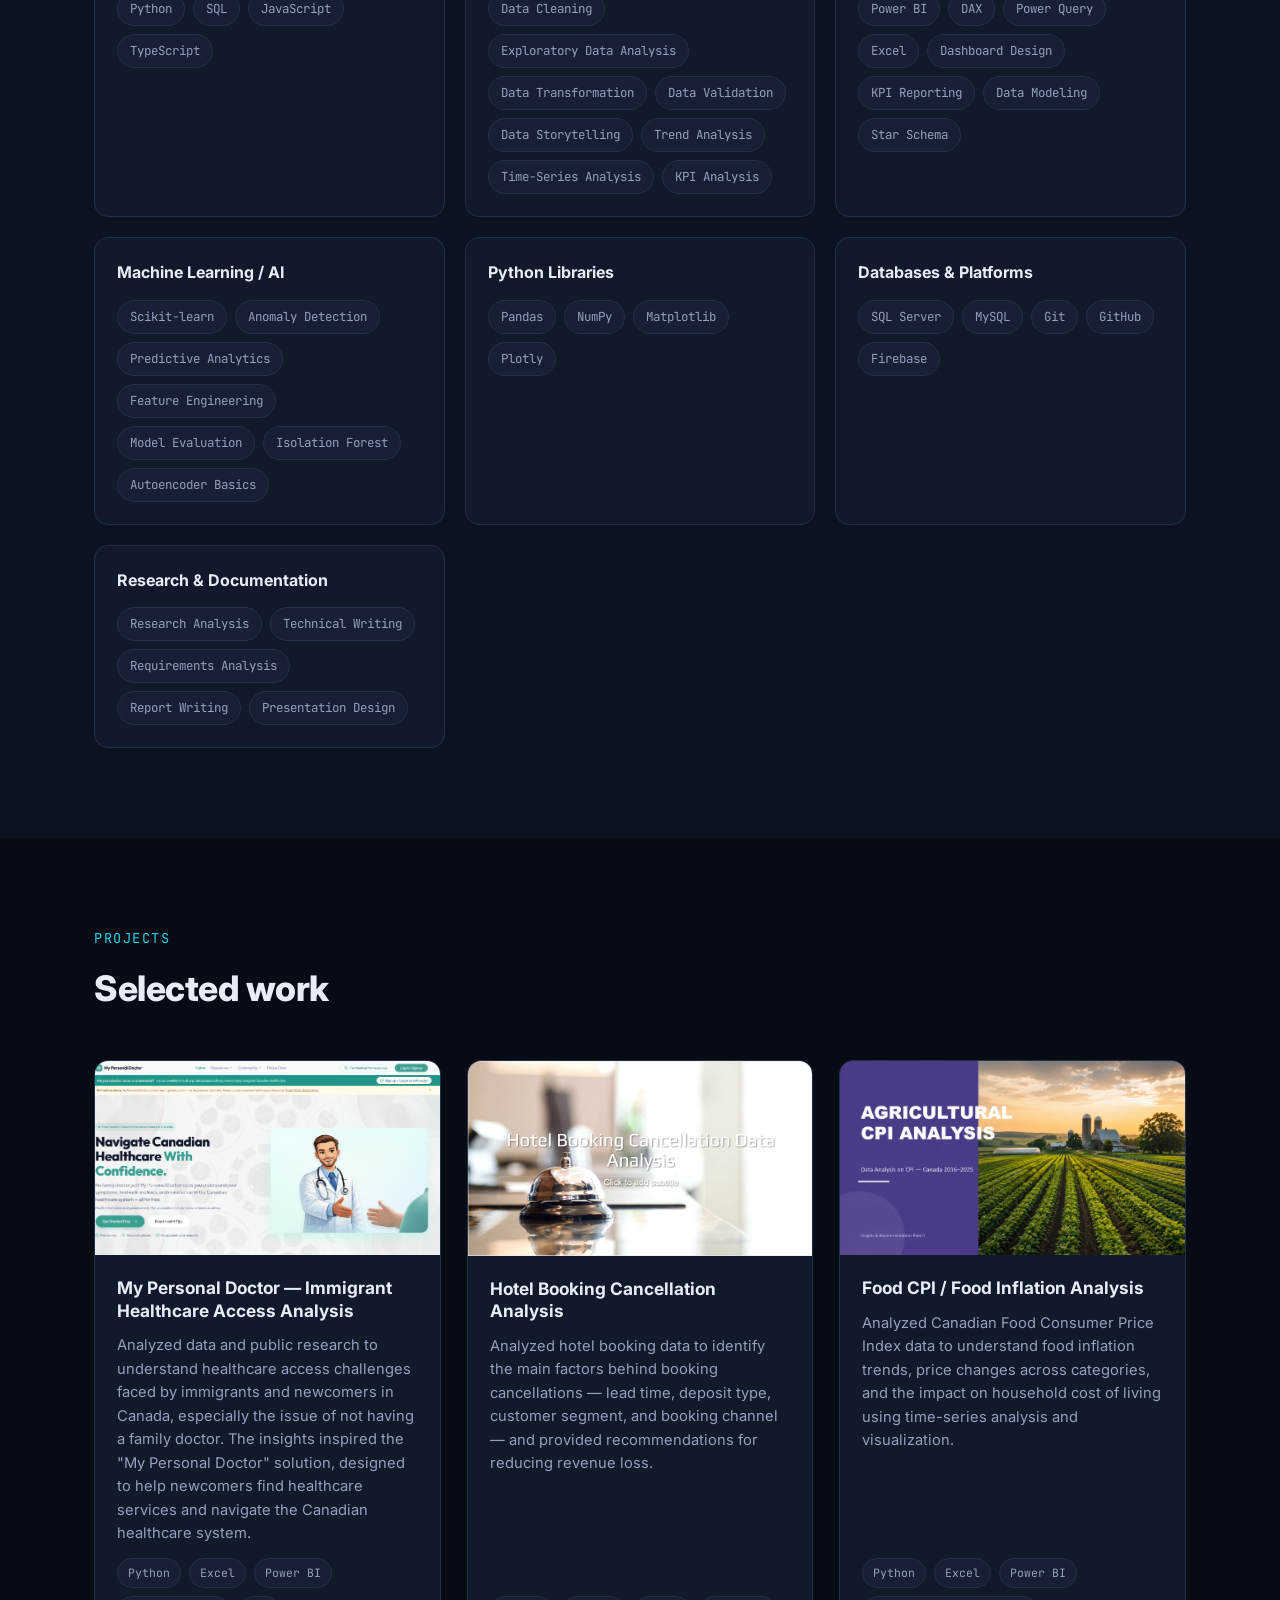
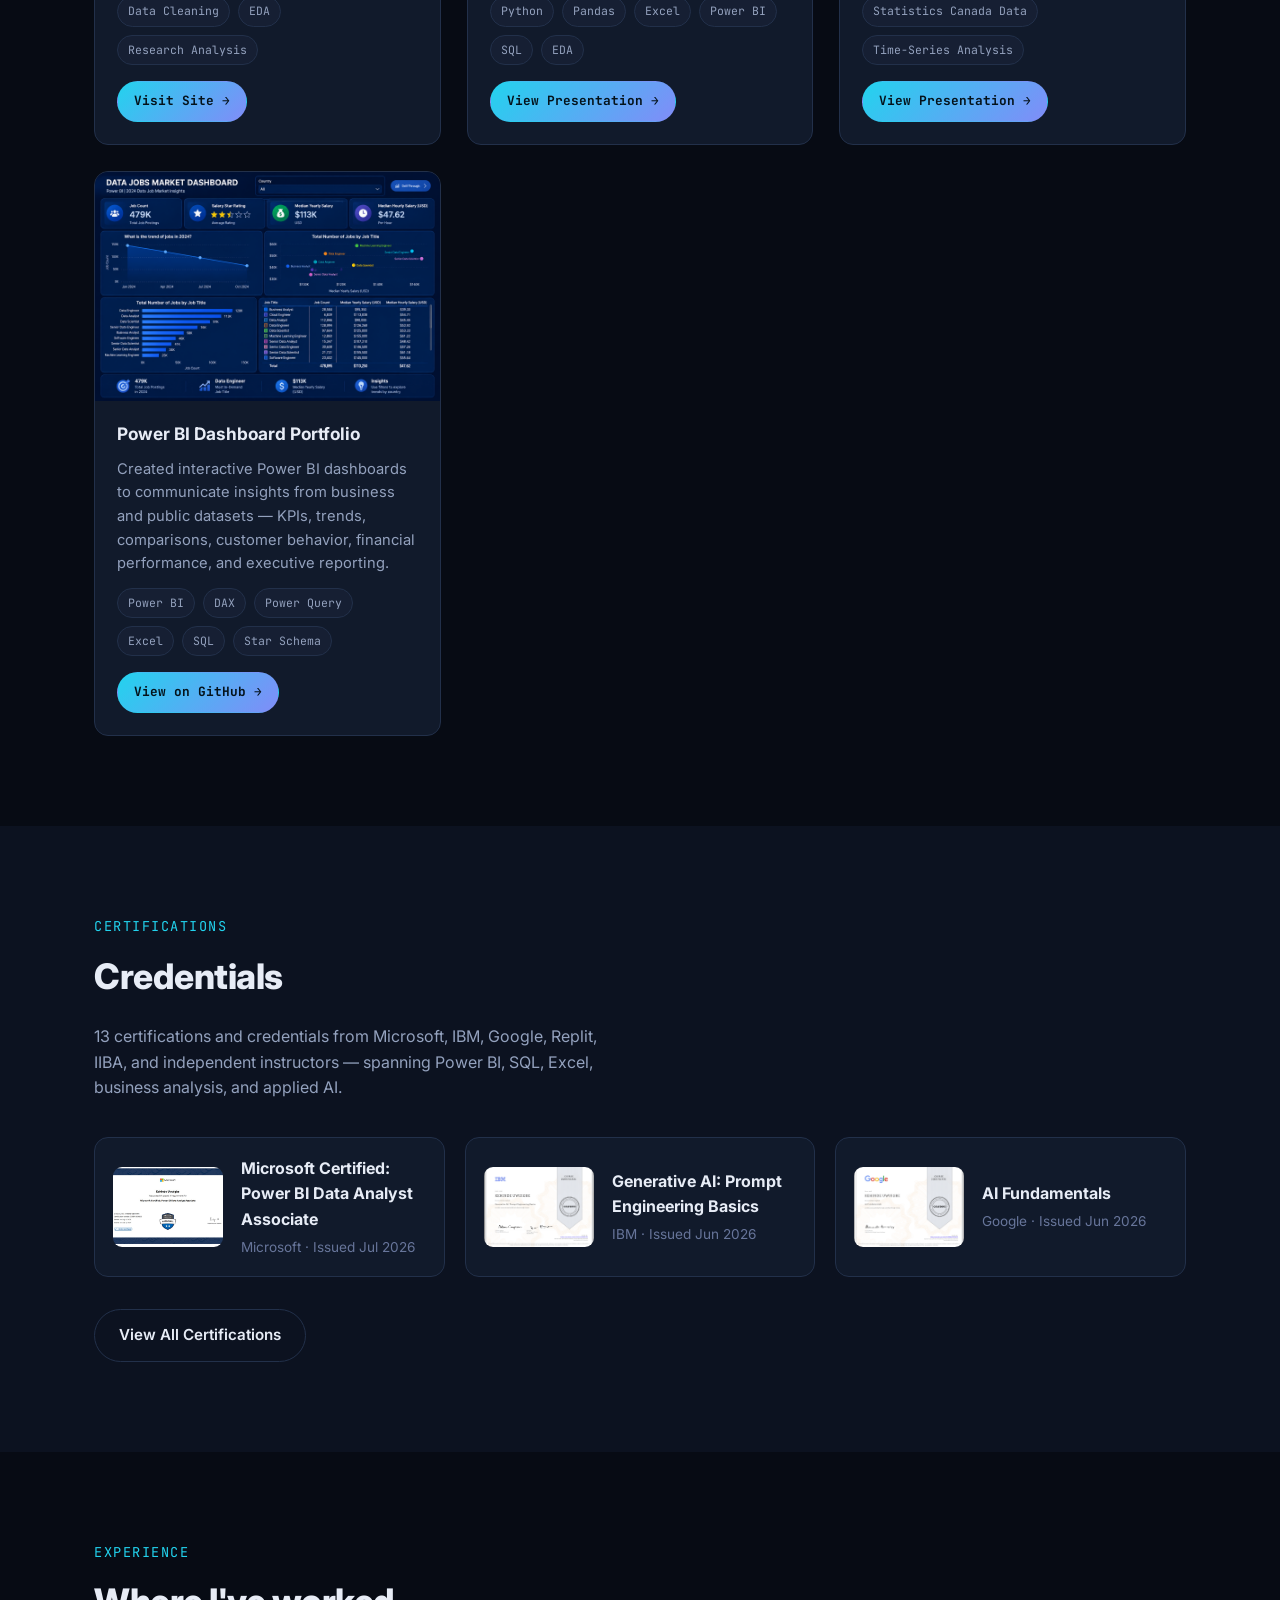
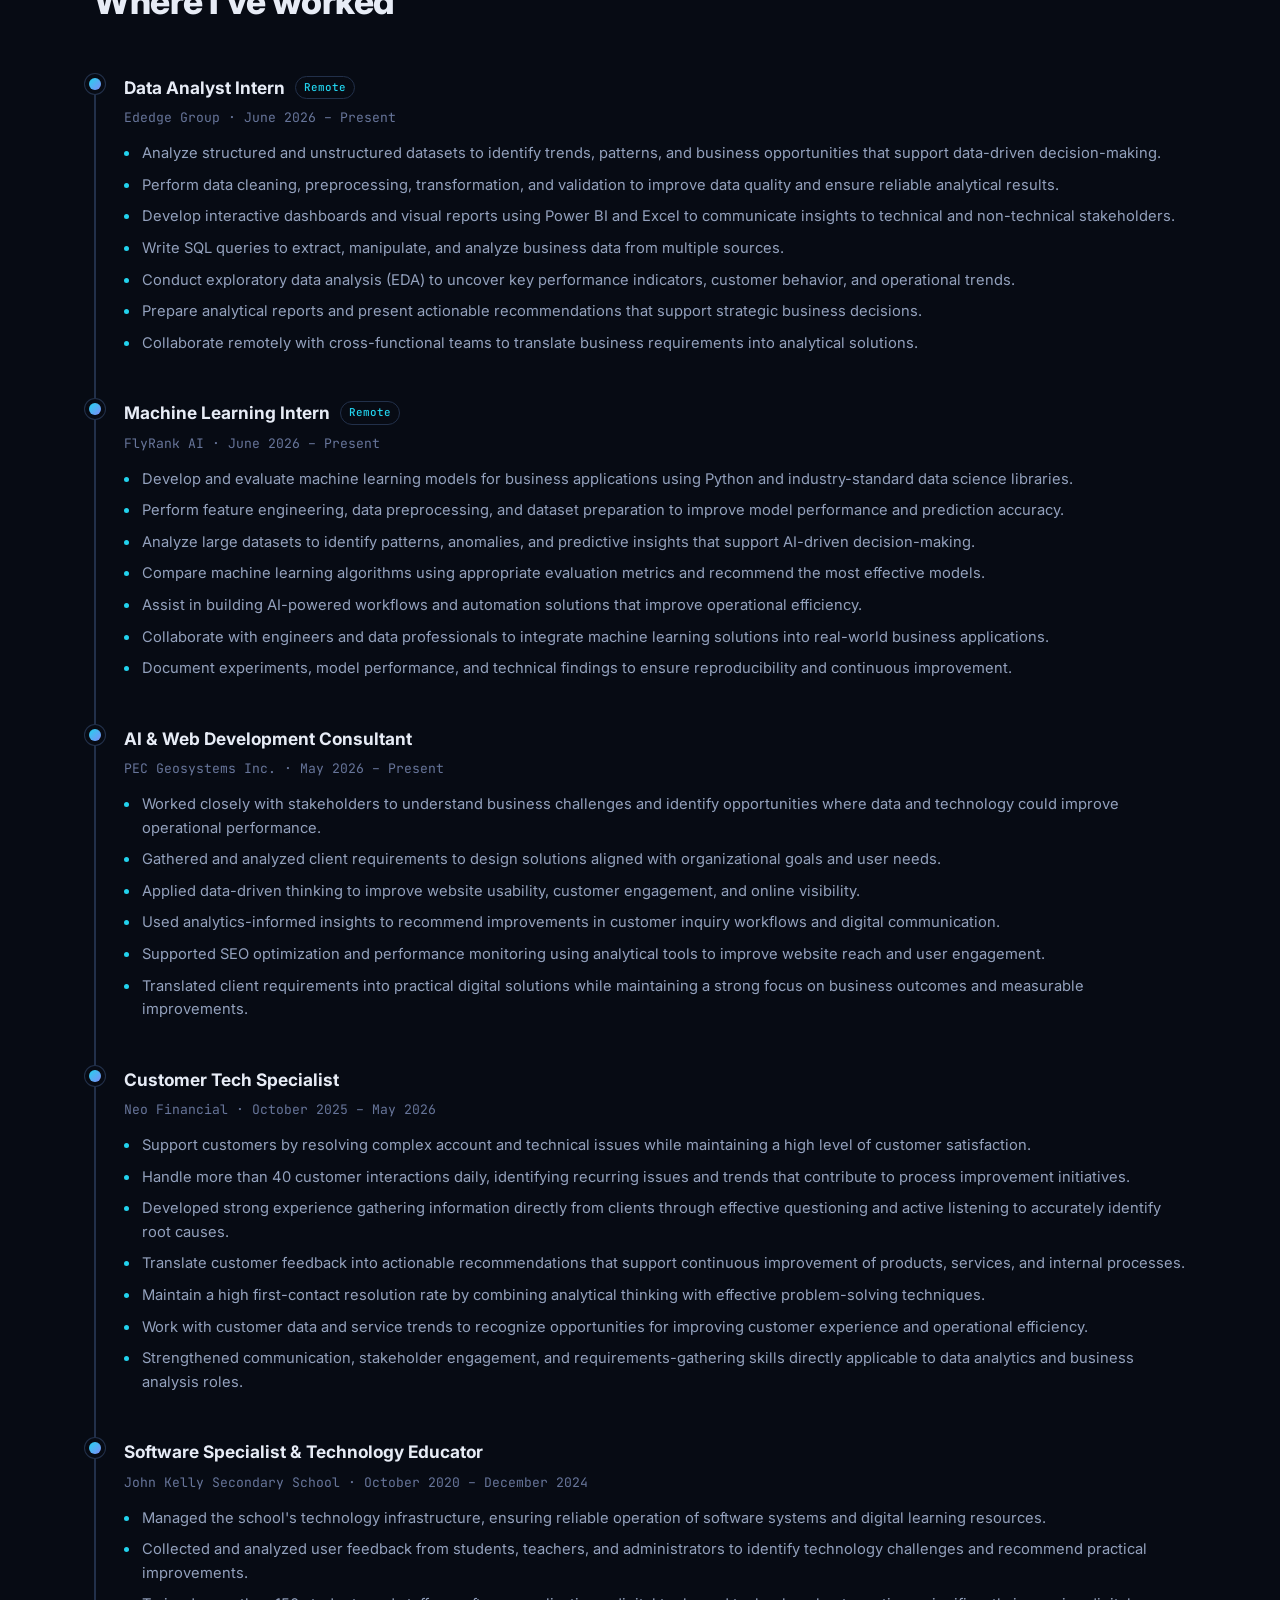
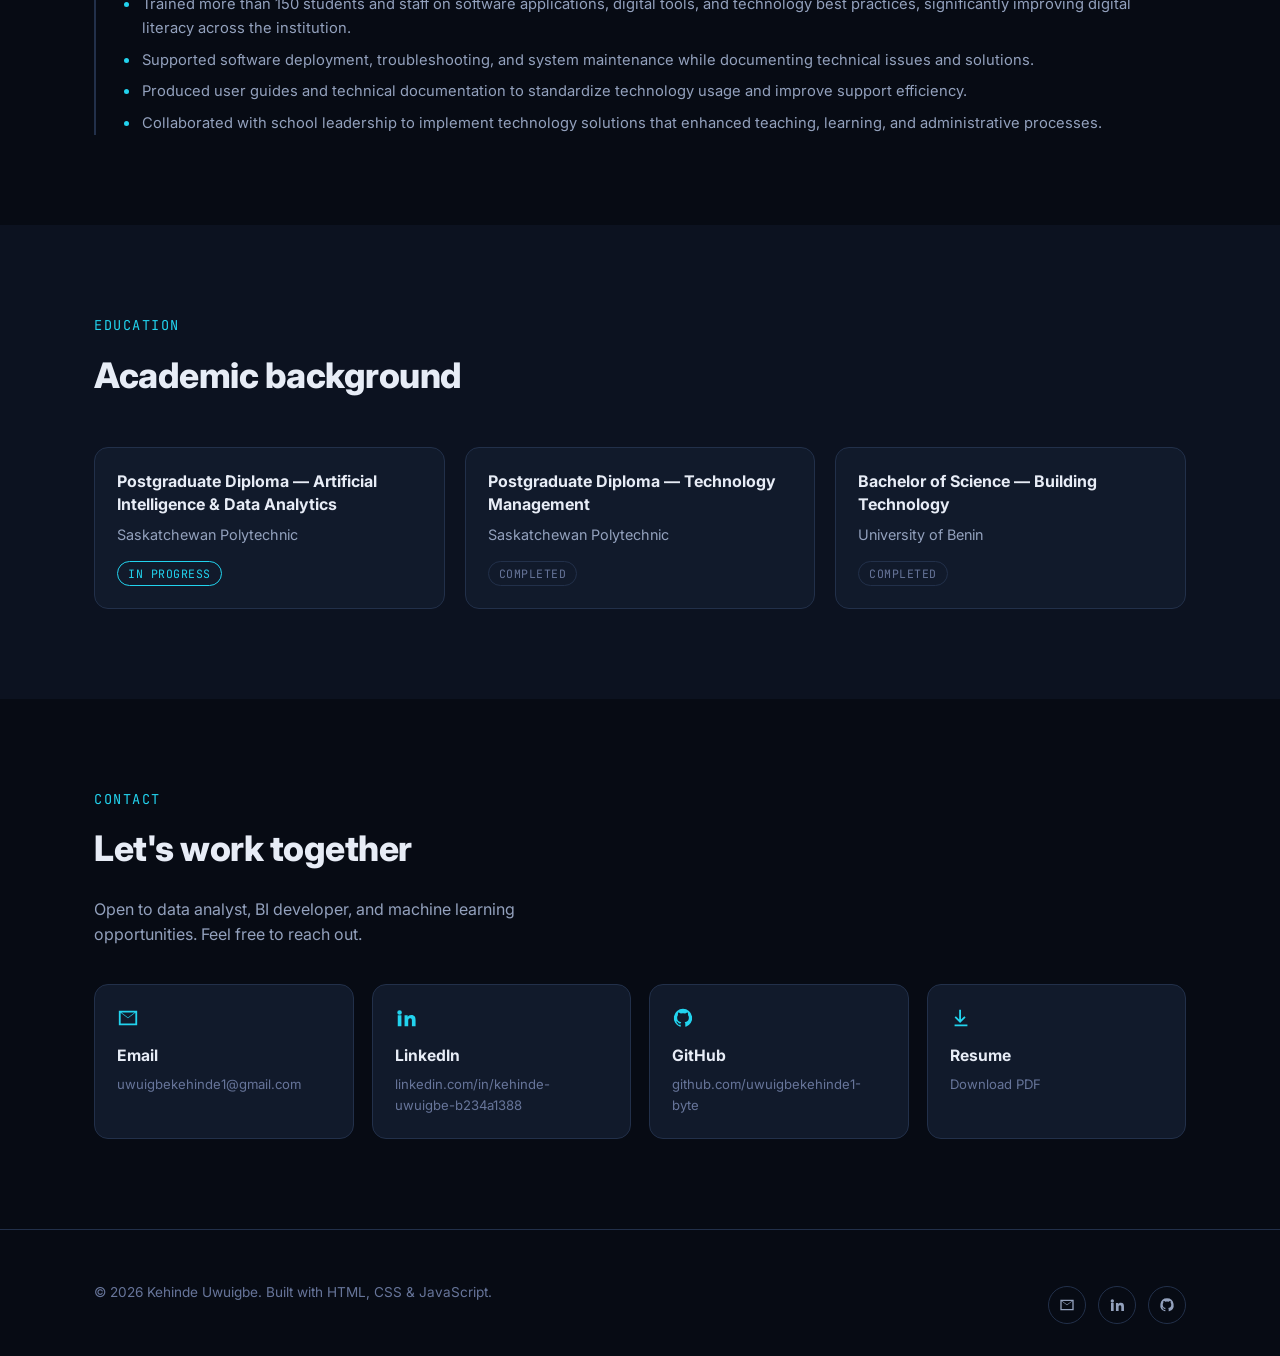
==== commit 6ac3f877: "Replace project cover art with real screenshots Use actual screenshots for all four projects (My Per" ====
--- a/index.html
+++ b/index.html
@@ -188,8 +188,7 @@
 
         <article class="project-card reveal">
           <div class="project-thumb">
-            <img src="assets/projects/healthcare-dashboard.svg" alt="My Personal Doctor project dashboard" loading="lazy" onerror="this.style.display='none'; this.nextElementSibling.style.display='flex';">
-            <div class="thumb-fallback">Add screenshot</div>
+            <img src="assets/projects/healthcare-dashboard-screenshot.png" alt="My Personal Doctor website homepage screenshot" loading="lazy" onerror="this.onerror=null; this.src='assets/projects/healthcare-dashboard.svg';">
           </div>
           <div class="project-body">
             <h3>My Personal Doctor &mdash; Immigrant Healthcare Access Analysis</h3>
@@ -205,8 +204,7 @@
 
         <article class="project-card reveal">
           <div class="project-thumb">
-            <img src="assets/projects/hotel-cancellation.svg" alt="Hotel booking cancellation dashboard" loading="lazy" onerror="this.style.display='none'; this.nextElementSibling.style.display='flex';">
-            <div class="thumb-fallback">Add screenshot</div>
+            <img src="assets/projects/hotel-cancellation-screenshot.png" alt="Hotel Booking Cancellation Data Analysis presentation title slide" loading="lazy" onerror="this.onerror=null; this.src='assets/projects/hotel-cancellation.svg';">
           </div>
           <div class="project-body">
             <h3>Hotel Booking Cancellation Analysis</h3>
@@ -222,8 +220,7 @@
 
         <article class="project-card reveal">
           <div class="project-thumb">
-            <img src="assets/projects/food-cpi.svg" alt="Food CPI inflation analysis dashboard" loading="lazy" onerror="this.style.display='none'; this.nextElementSibling.style.display='flex';">
-            <div class="thumb-fallback">Add screenshot</div>
+            <img src="assets/projects/food-cpi-screenshot.png" alt="Agricultural CPI Analysis presentation title slide" loading="lazy" onerror="this.onerror=null; this.src='assets/projects/food-cpi.svg';">
           </div>
           <div class="project-body">
             <h3>Food CPI / Food Inflation Analysis</h3>
@@ -239,8 +236,7 @@
 
         <article class="project-card reveal">
           <div class="project-thumb">
-            <img src="assets/projects/powerbi-portfolio.svg" alt="Power BI dashboard portfolio" loading="lazy" onerror="this.style.display='none'; this.nextElementSibling.style.display='flex';">
-            <div class="thumb-fallback">Add screenshot</div>
+            <img src="assets/projects/powerbi-portfolio-screenshot.png" alt="Data Jobs Market Power BI dashboard" loading="lazy" onerror="this.onerror=null; this.src='assets/projects/powerbi-portfolio.svg';">
           </div>
           <div class="project-body">
             <h3>Power BI Dashboard Portfolio</h3>
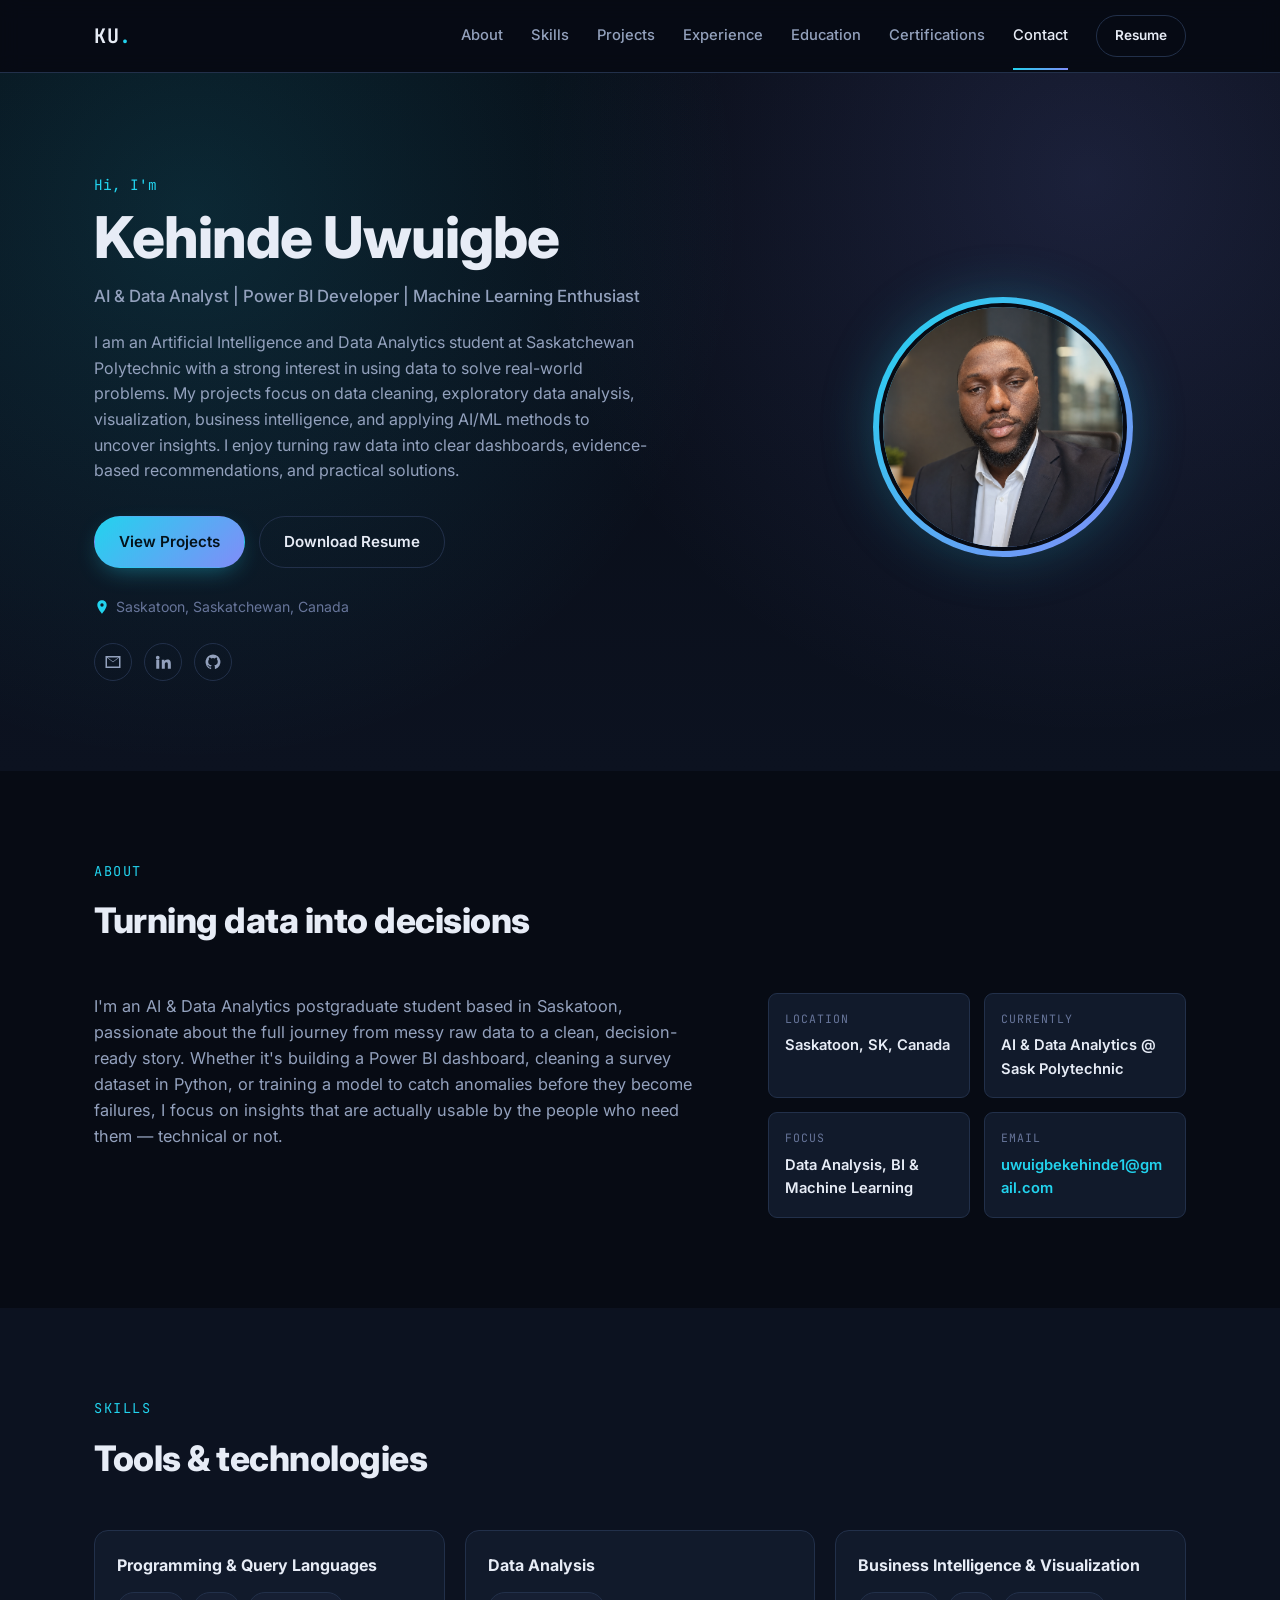
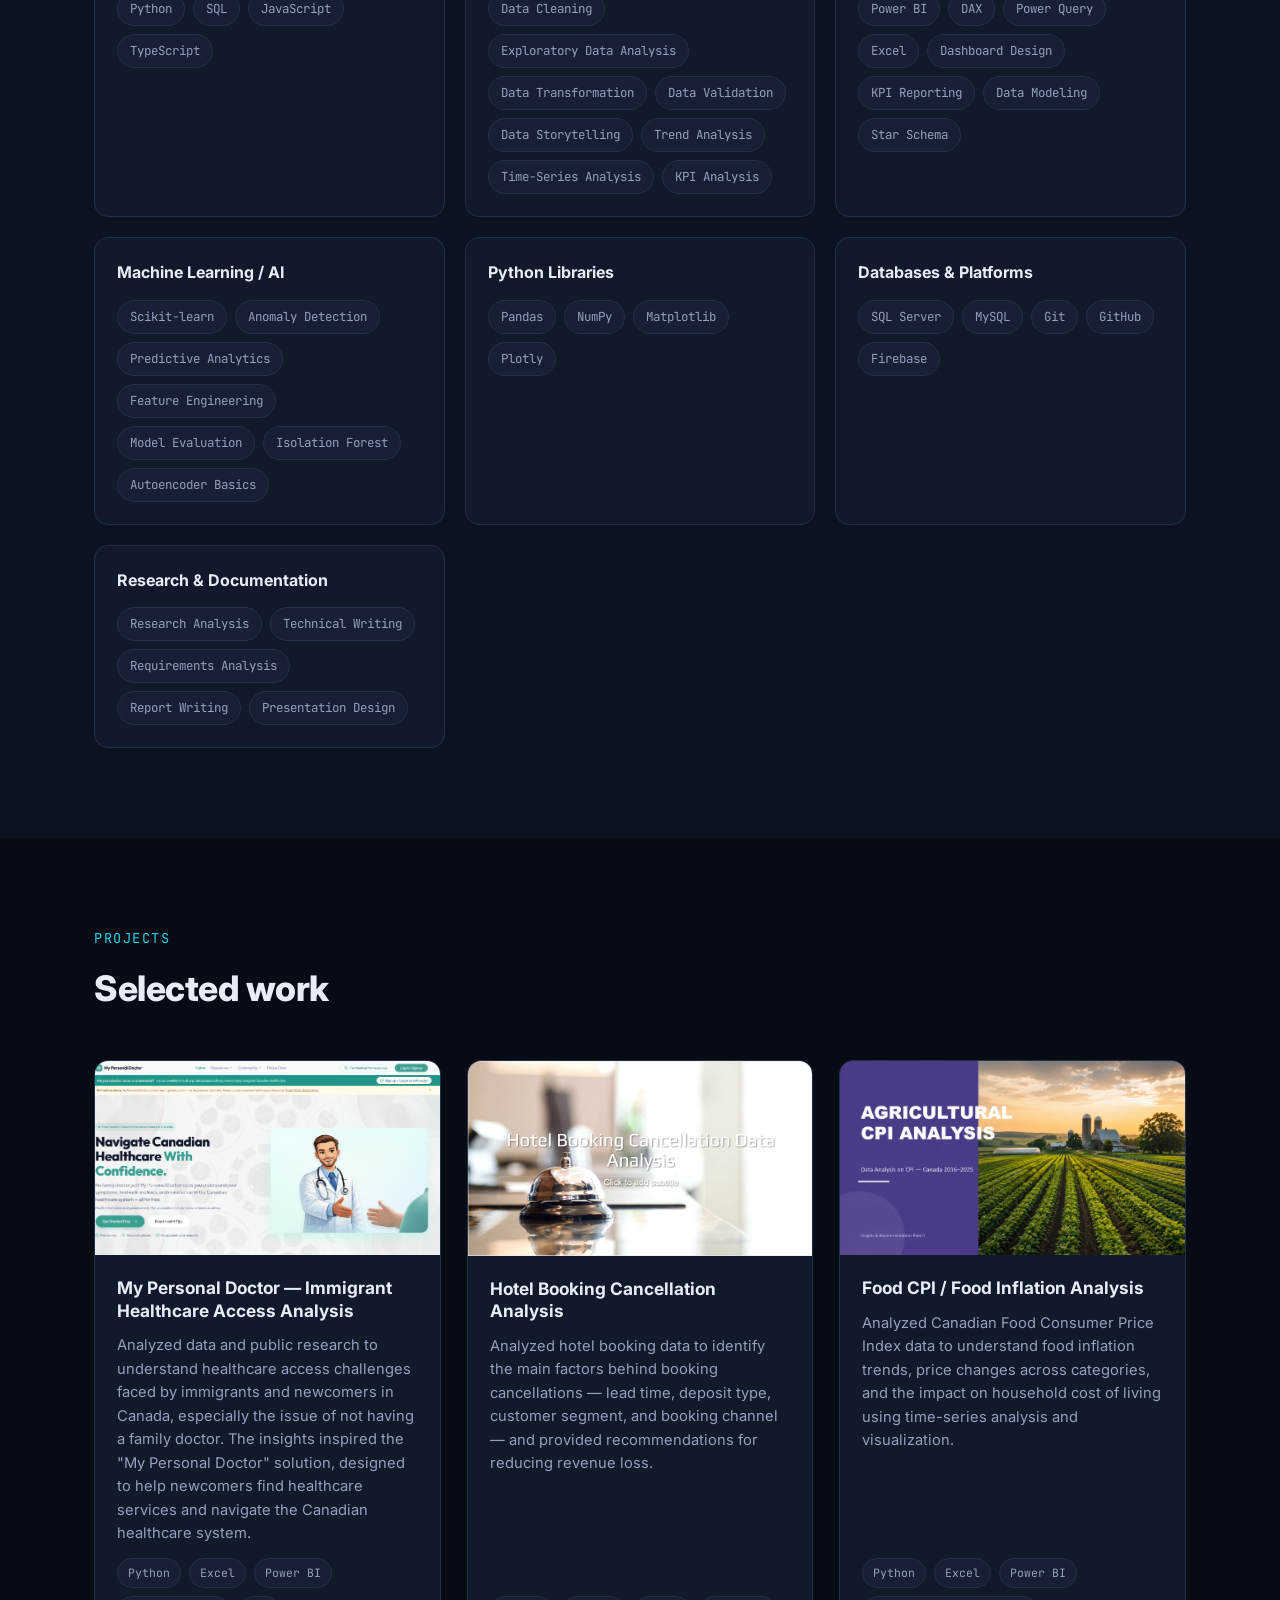
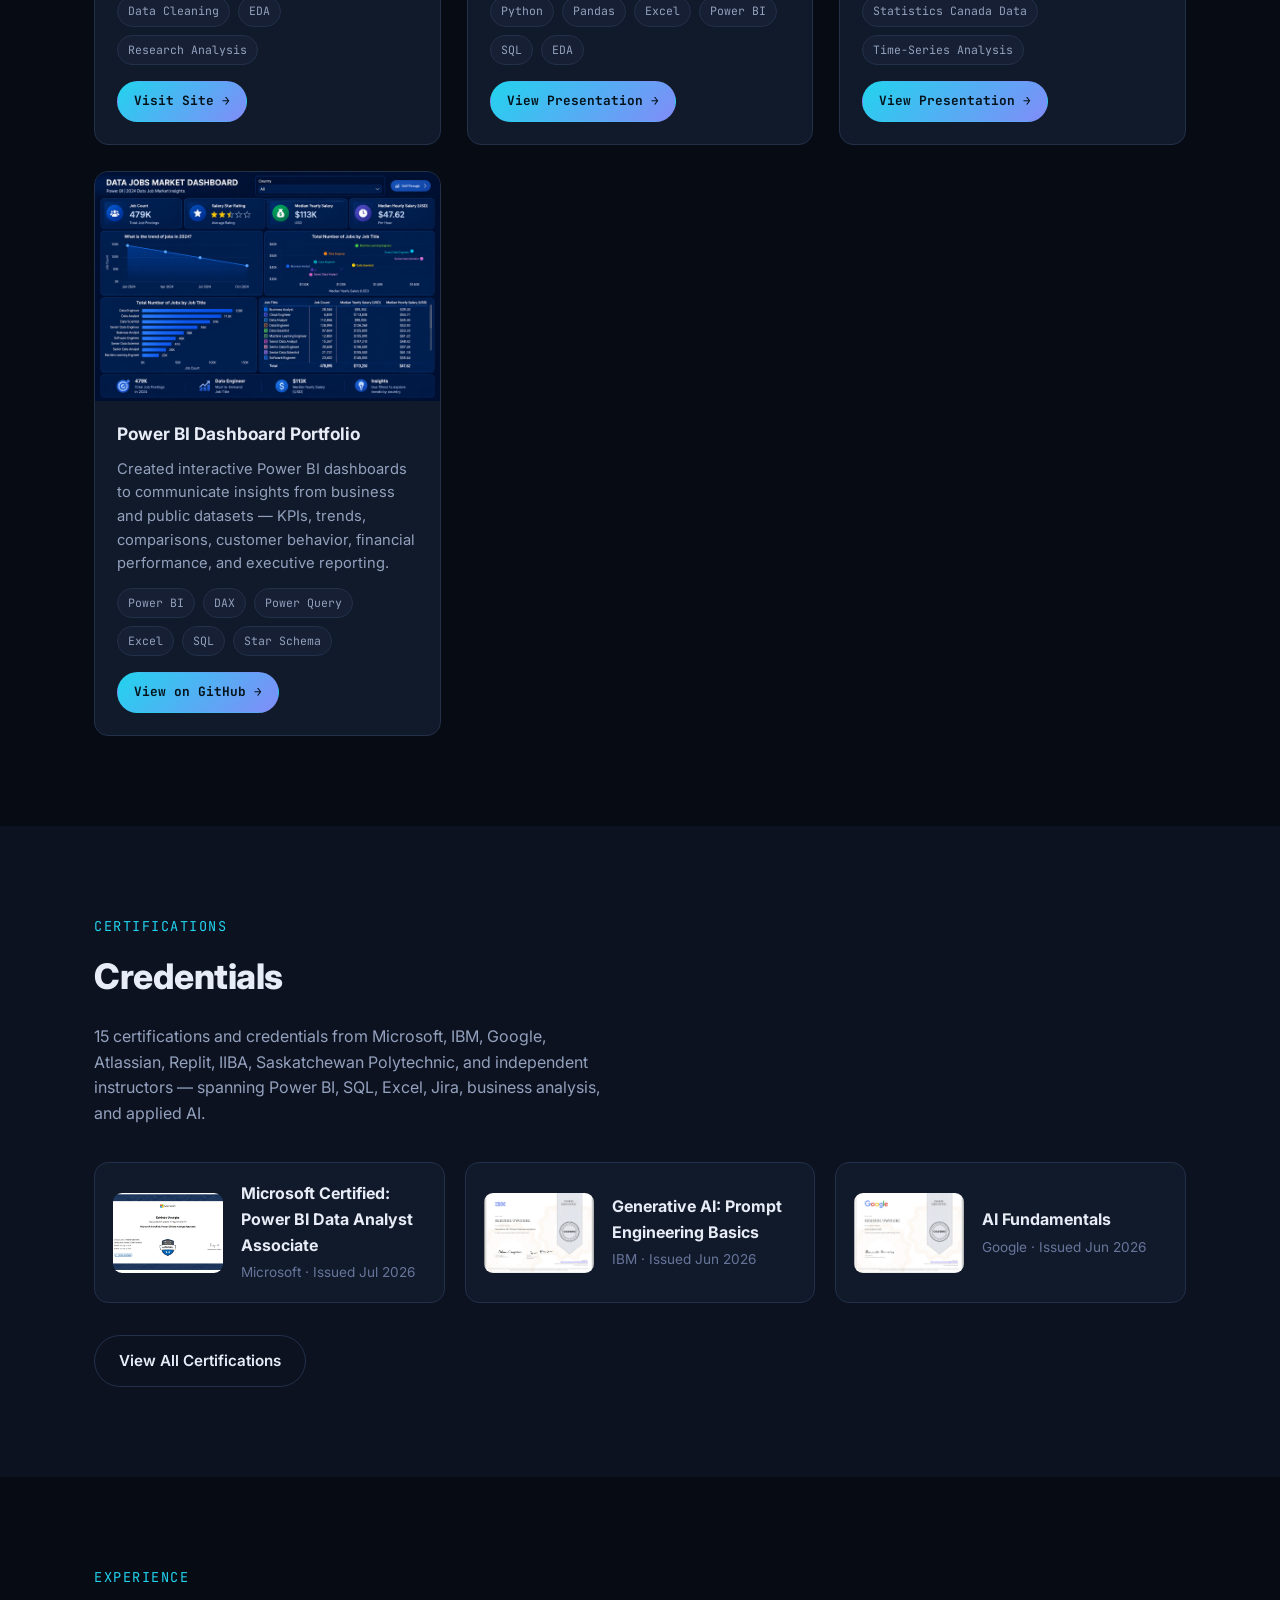
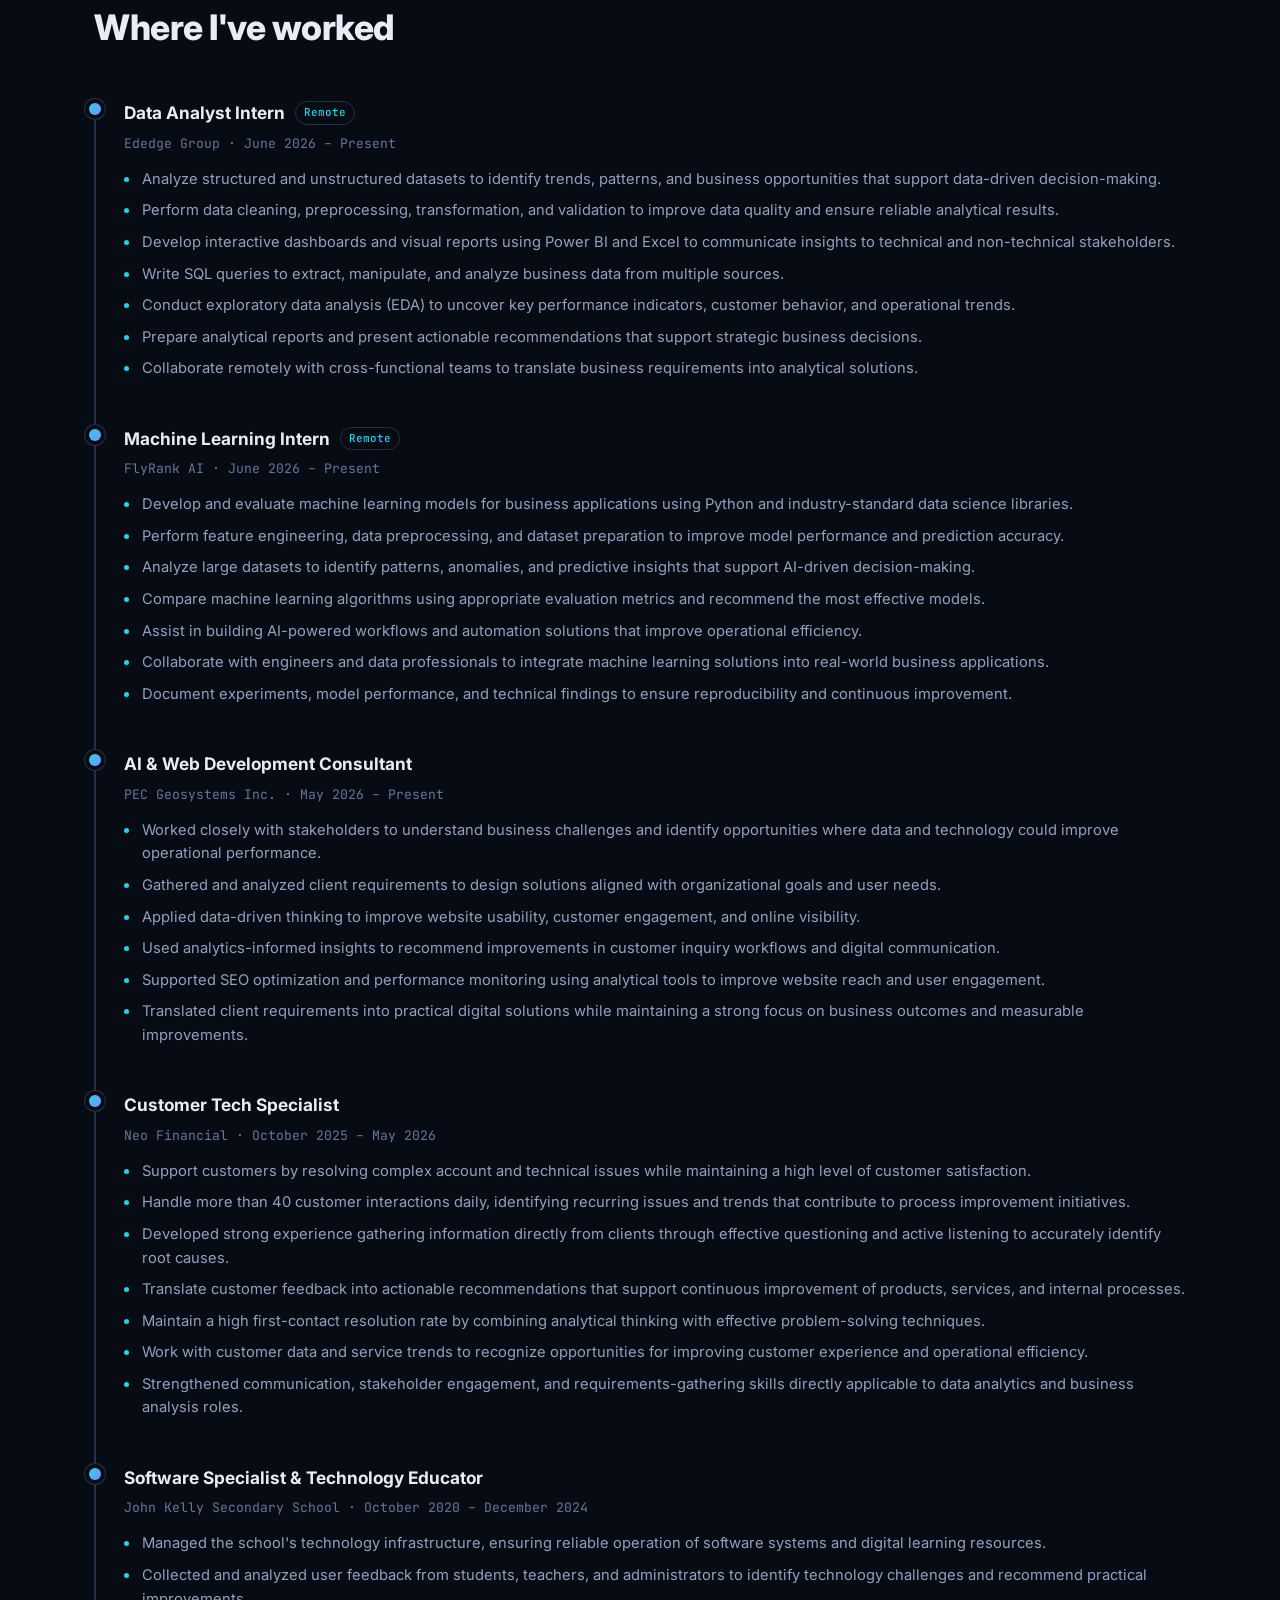
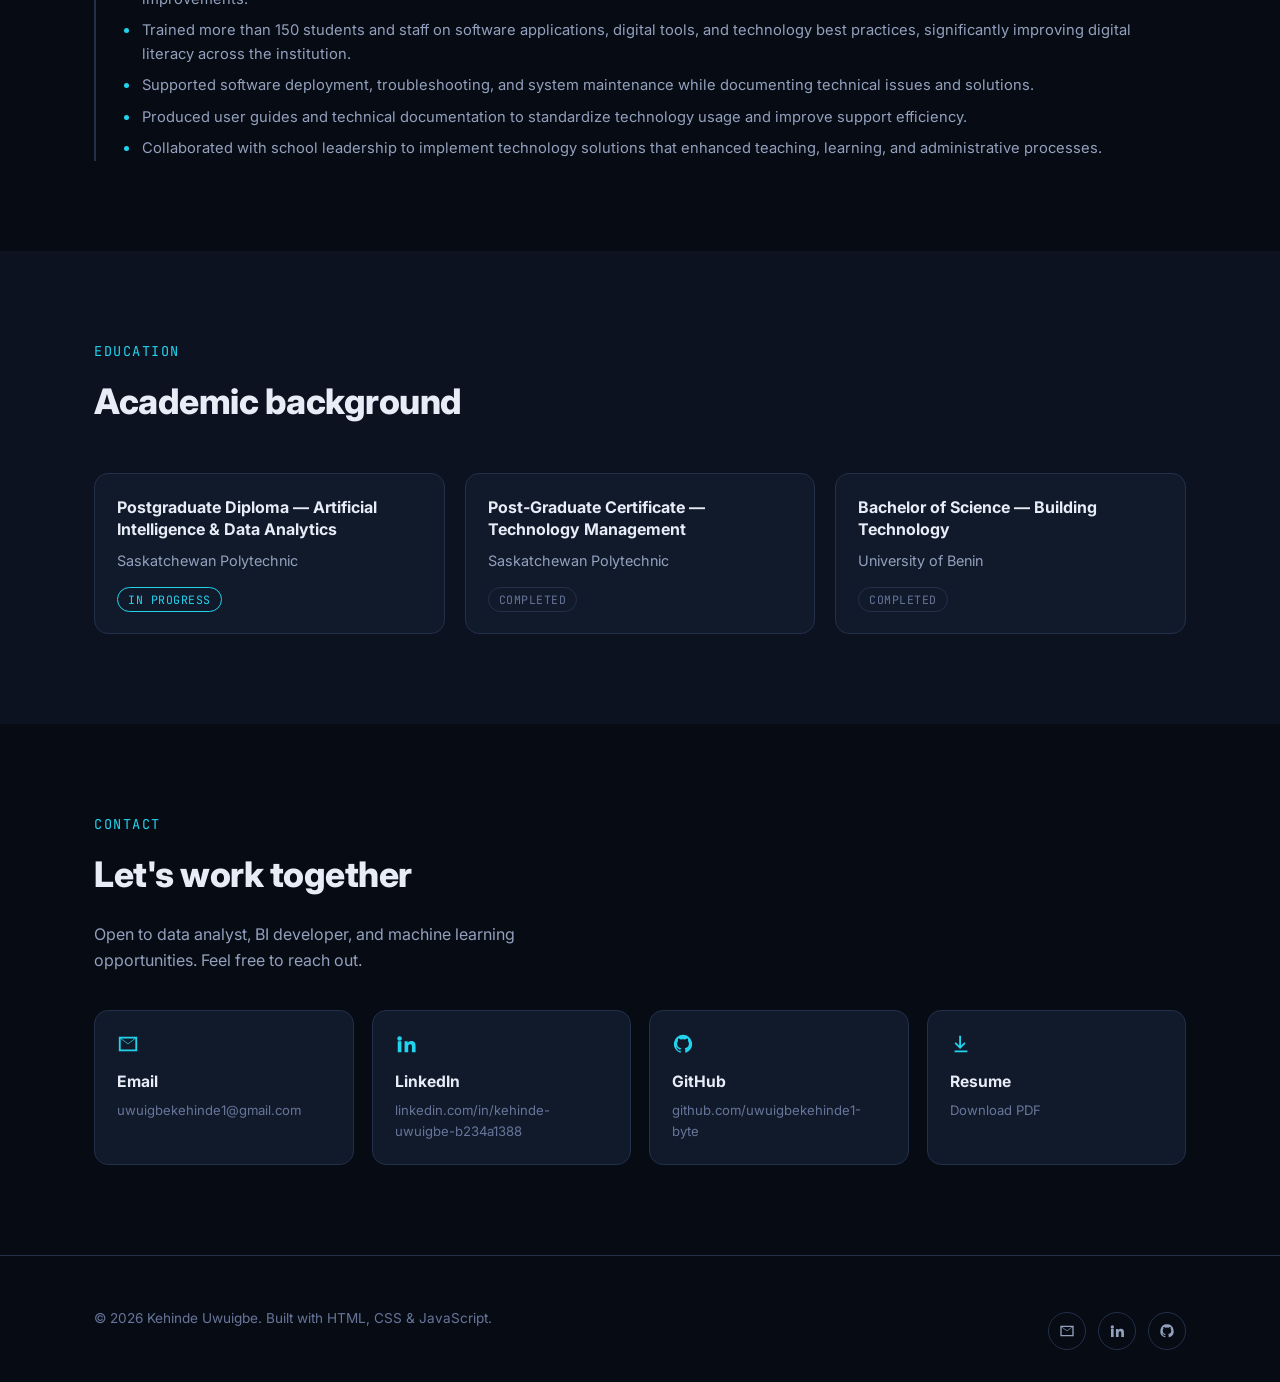
==== commit a42b1732: "Add Jira Essentials and Technology Management certificates Add Atlassian Jira Essentials and the Sas" ====
--- a/index.html
+++ b/index.html
@@ -259,7 +259,7 @@
     <div class="container">
       <p class="section-eyebrow reveal">Certifications</p>
       <h2 class="section-title reveal">Credentials</h2>
-      <p class="contact-intro reveal" style="margin-top:-24px;">13 certifications and credentials from Microsoft, IBM, Google, Replit, IIBA, and independent instructors &mdash; spanning Power BI, SQL, Excel, business analysis, and applied AI.</p>
+      <p class="contact-intro reveal" style="margin-top:-24px;">15 certifications and credentials from Microsoft, IBM, Google, Atlassian, Replit, IIBA, Saskatchewan Polytechnic, and independent instructors &mdash; spanning Power BI, SQL, Excel, Jira, business analysis, and applied AI.</p>
 
       <div class="cert-row reveal">
         <div class="cert-card">
@@ -410,7 +410,7 @@
           <span class="edu-status current">In Progress</span>
         </div>
         <div class="edu-card reveal">
-          <h3>Postgraduate Diploma &mdash; Technology Management</h3>
+          <h3>Post-Graduate Certificate &mdash; Technology Management</h3>
           <p class="edu-school">Saskatchewan Polytechnic</p>
           <span class="edu-status">Completed</span>
         </div>
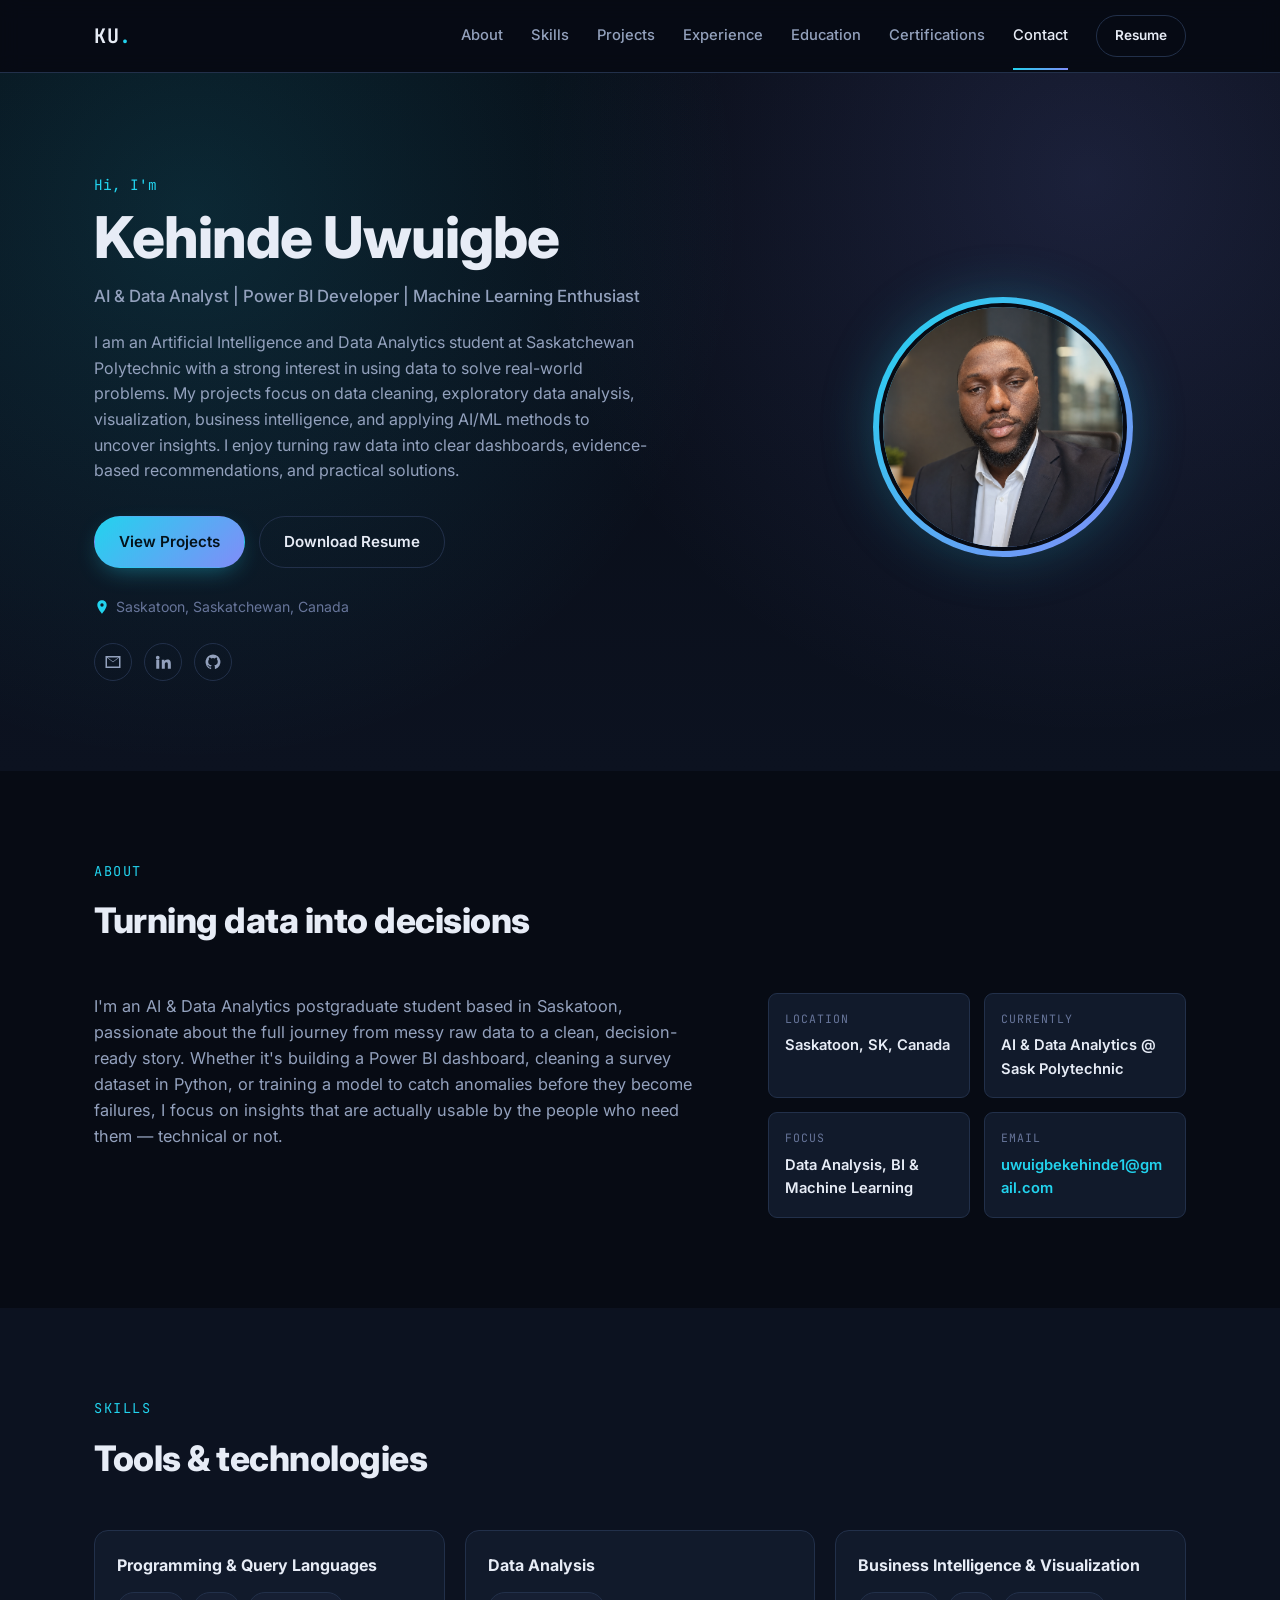
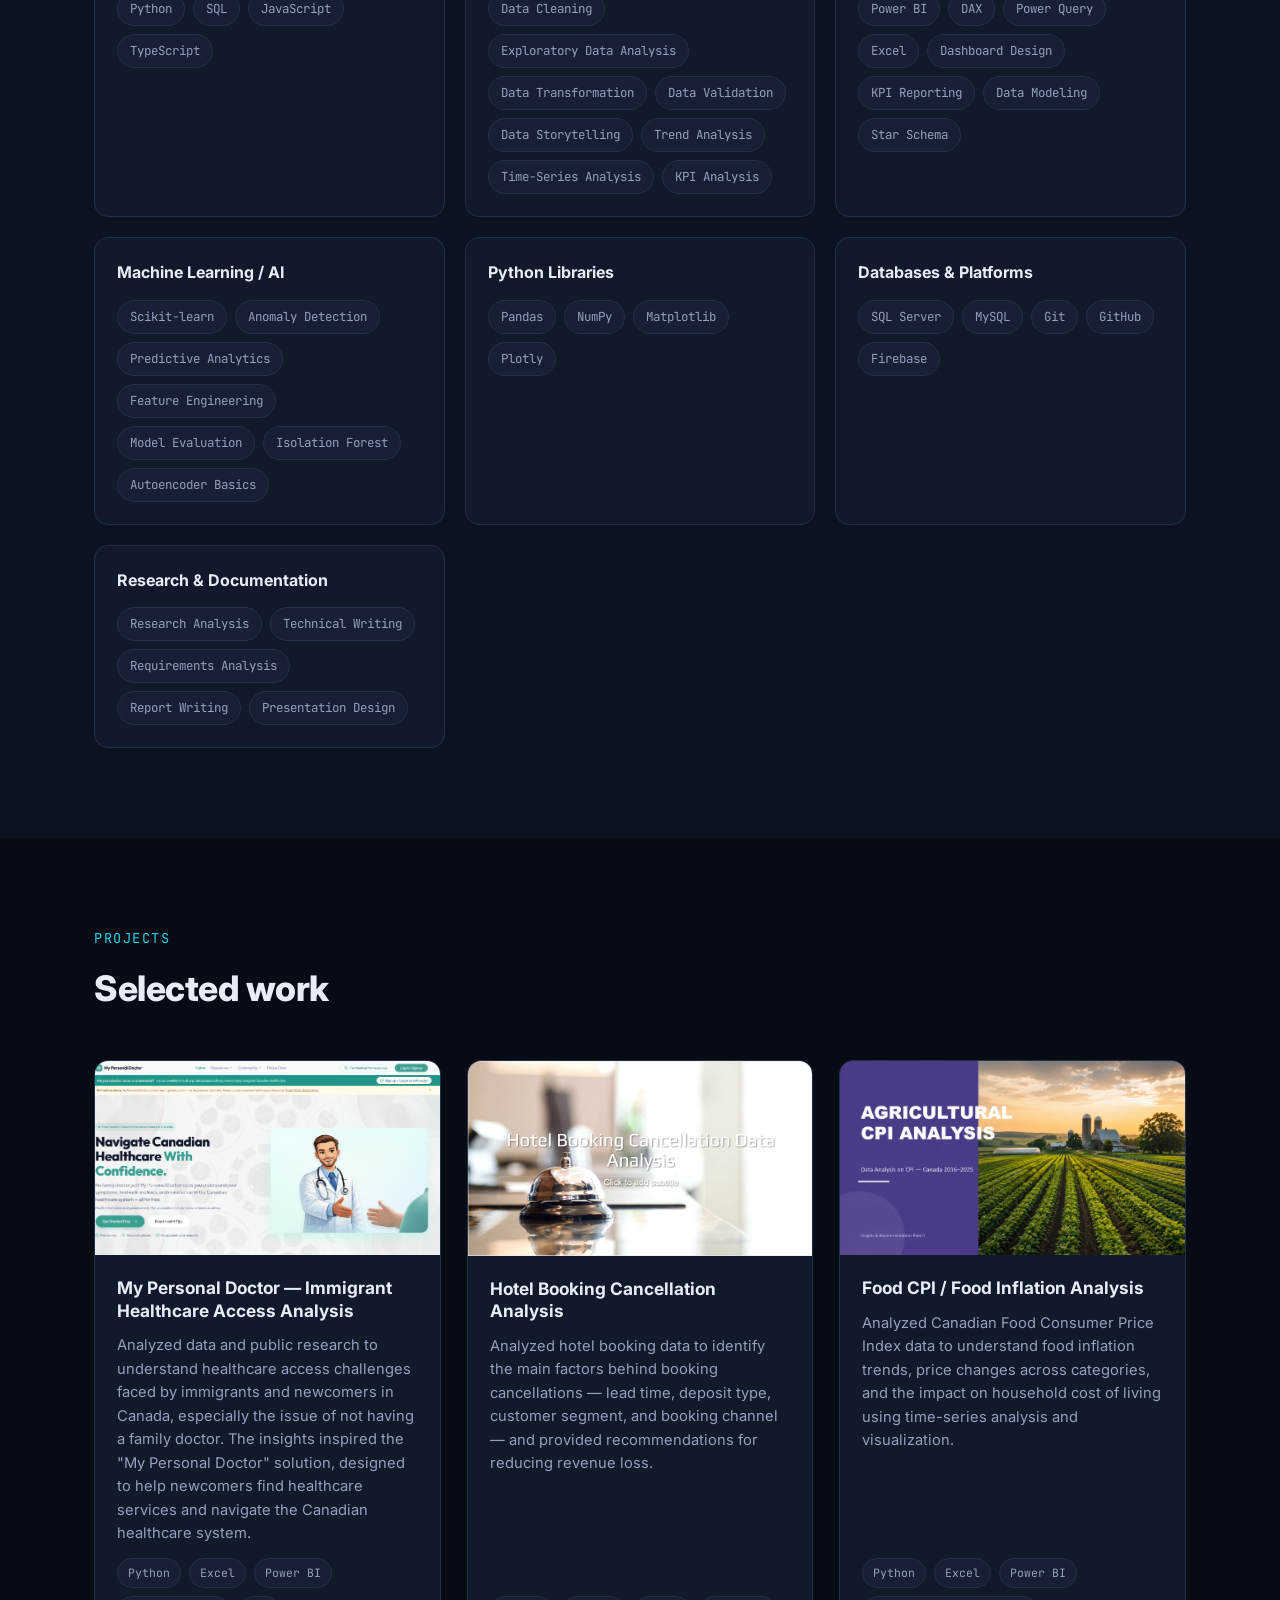
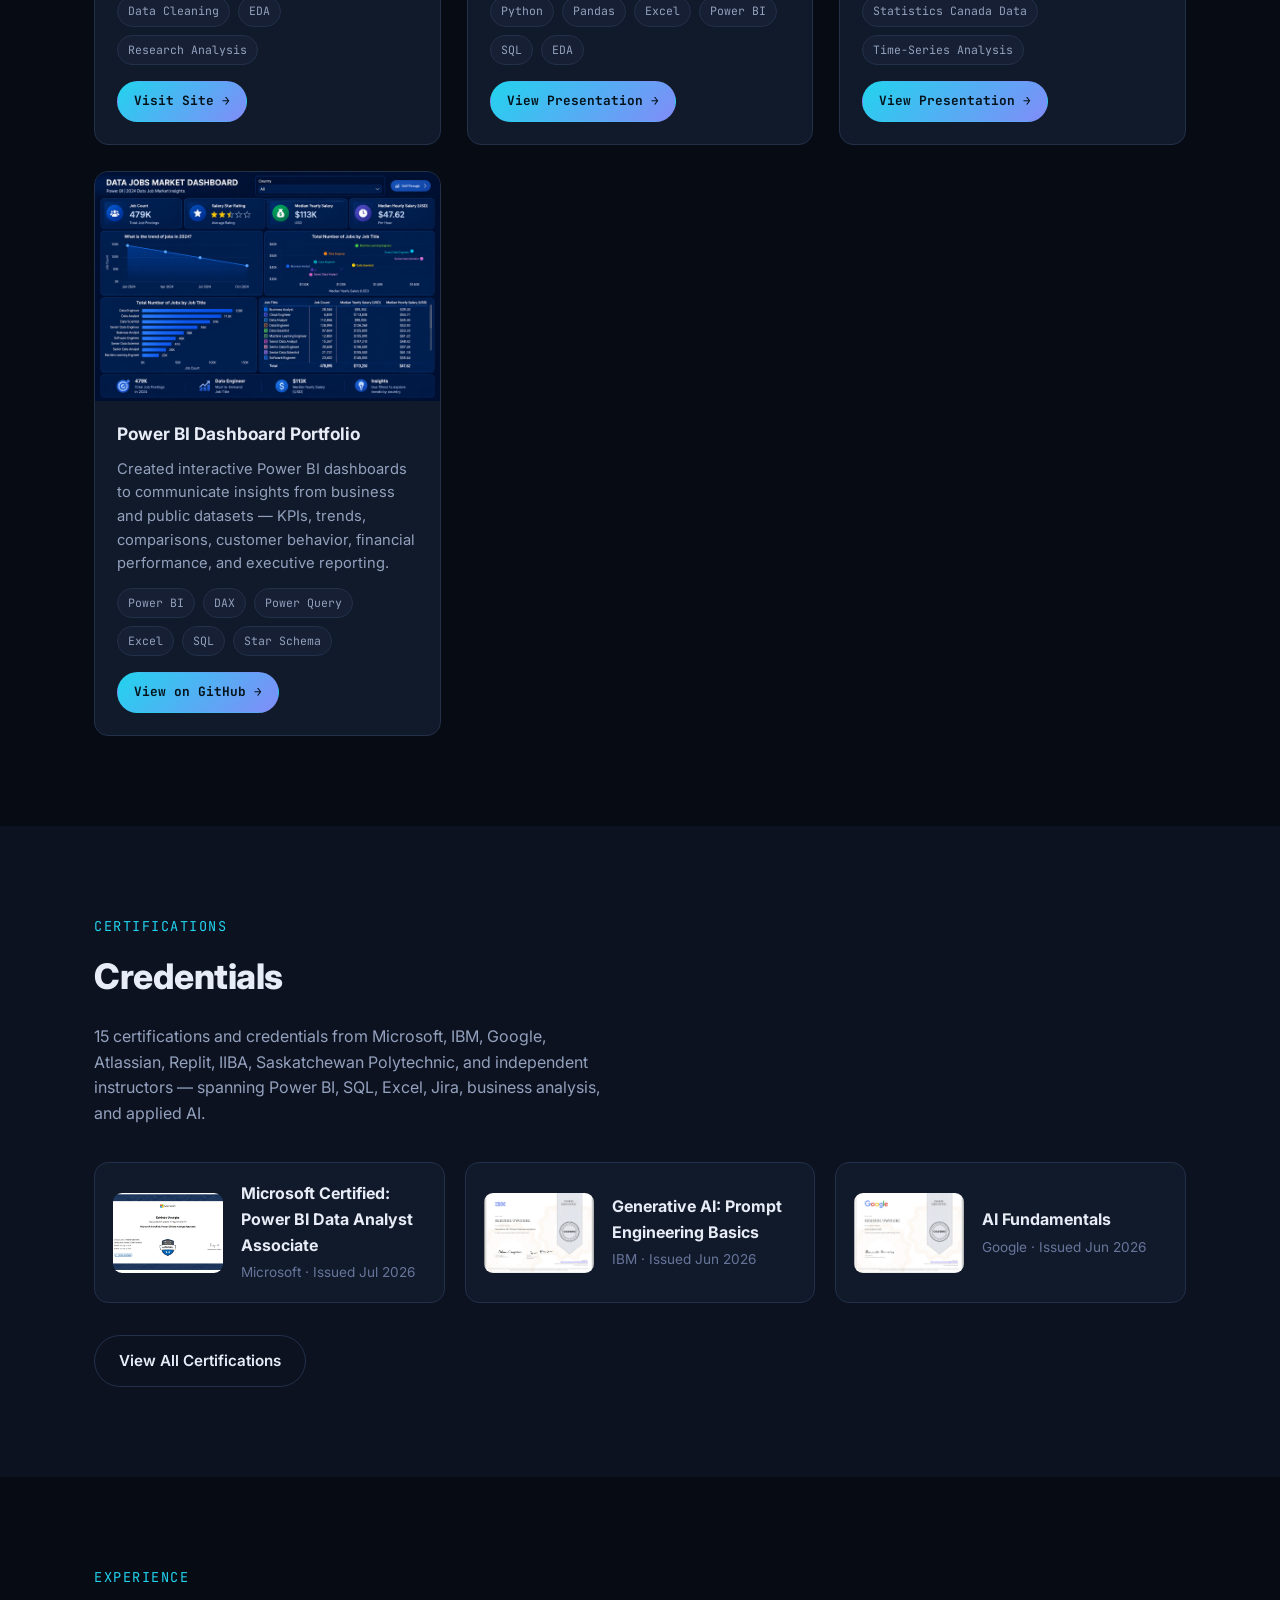
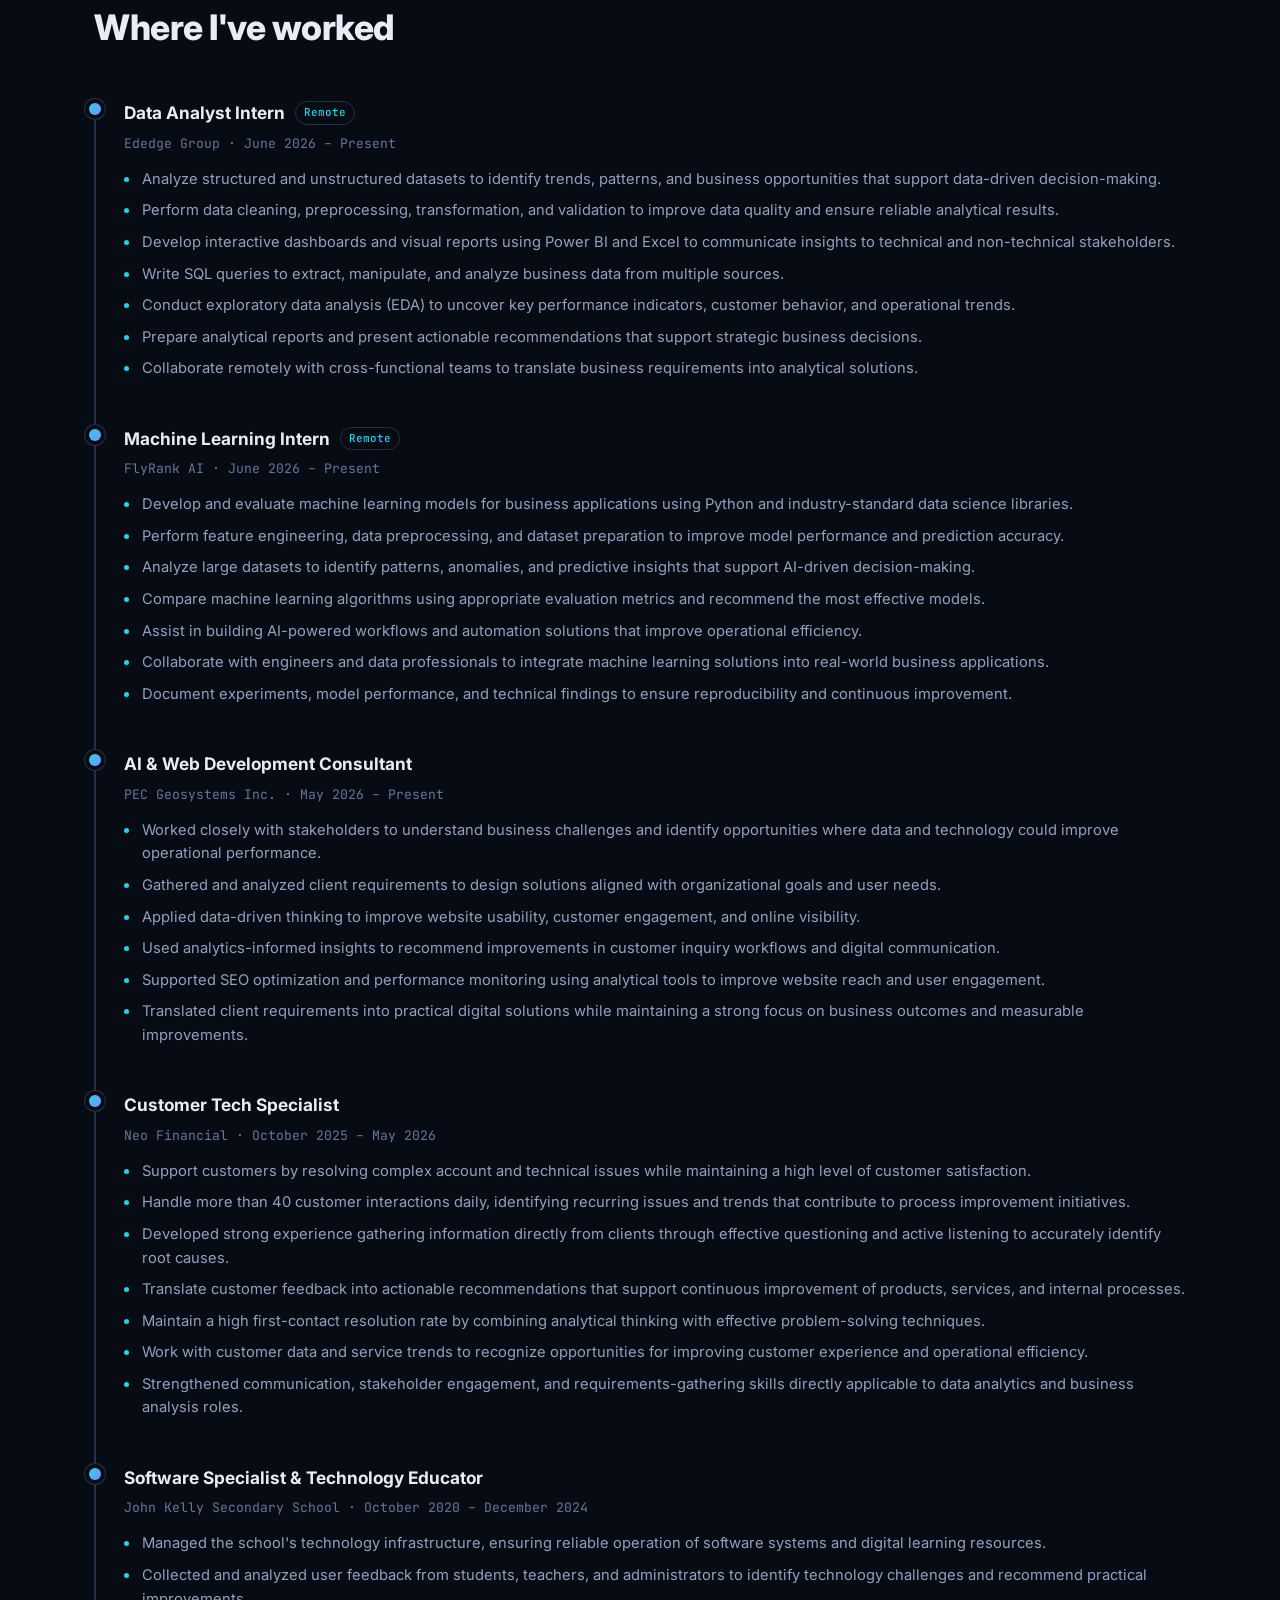
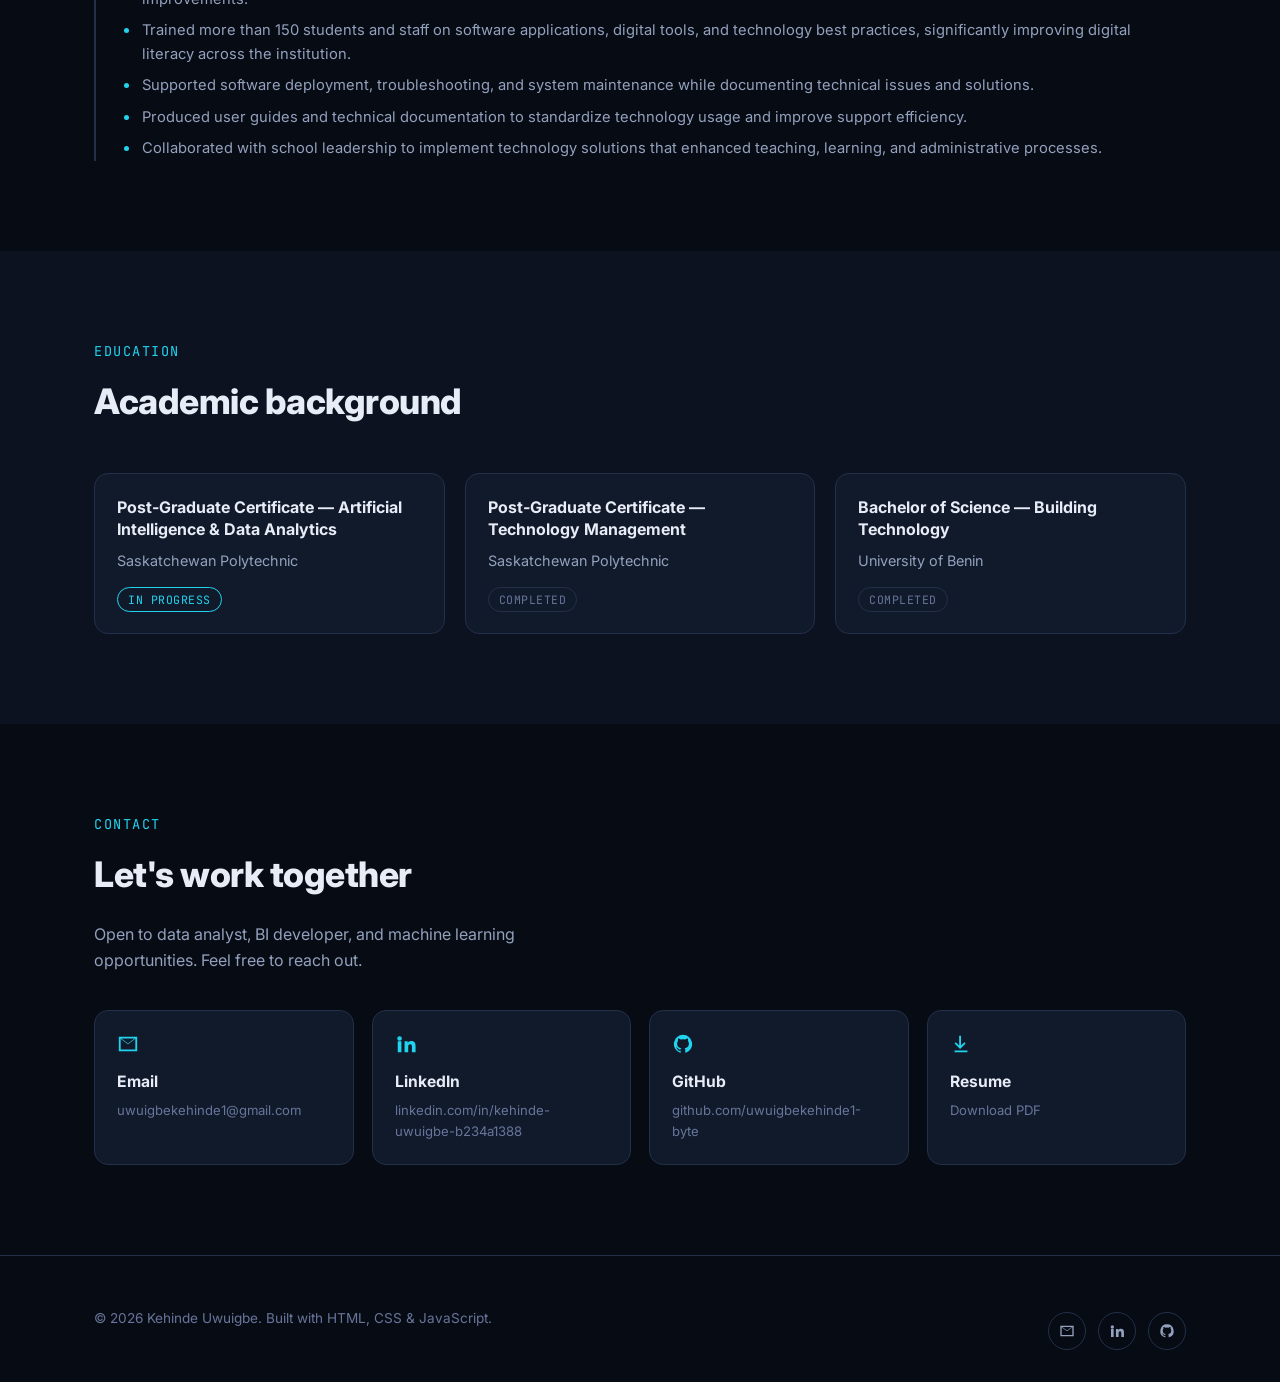
==== commit 9d0f702d: "Change AI & Data Analytics credential to Post-Graduate Certificate Co-Authored-By: Claude Sonnet 5 <" ====
--- a/index.html
+++ b/index.html
@@ -405,7 +405,7 @@
 
       <div class="education-grid">
         <div class="edu-card reveal">
-          <h3>Postgraduate Diploma &mdash; Artificial Intelligence &amp; Data Analytics</h3>
+          <h3>Post-Graduate Certificate &mdash; Artificial Intelligence &amp; Data Analytics</h3>
           <p class="edu-school">Saskatchewan Polytechnic</p>
           <span class="edu-status current">In Progress</span>
         </div>
